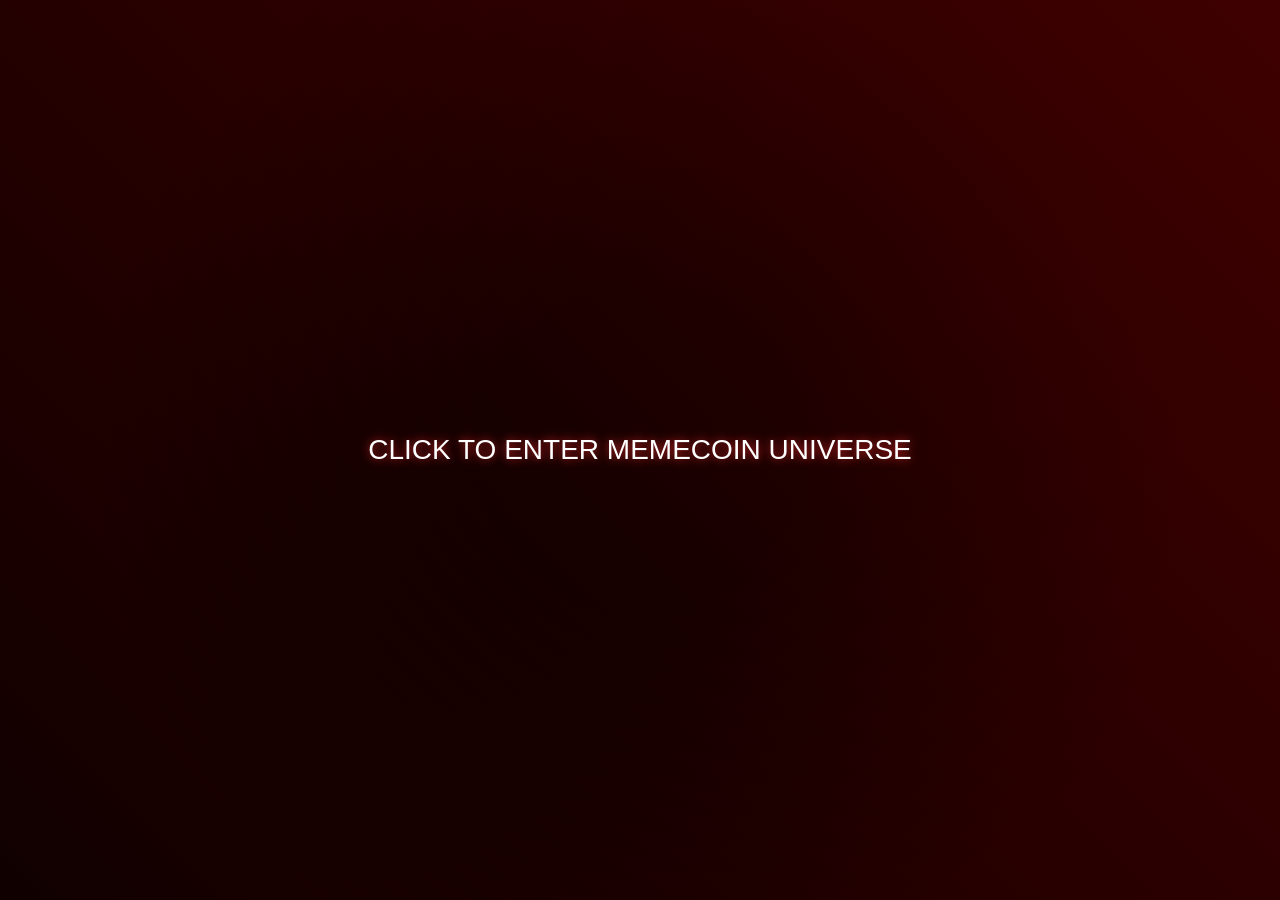
==== index.html @ 30a50031 "Update index.html" ====
<!DOCTYPE html>
<html lang="en">
<head>
  <meta charset="UTF-8" />
  <meta name="viewport" content="width=device-width, initial-scale=1.0" />
  <title>Memecoin Site</title>
  <style>
    body, html {
      margin: 0; 
      padding: 0; 
      height: 100%; 
      width: 100%; 
      overflow: hidden;
      font-family: 'Arial', sans-serif;
    }

    /* Loading Screen */
    #loader {
      position: fixed;
      top: 0; 
      left: 0; 
      width: 100%; 
      height: 100%;
      background: linear-gradient(45deg, #000000, #1a0000, #330000);
      display: flex; 
      justify-content: center; 
      align-items: center;
      color: white; 
      font-size: 28px;
      transition: opacity 0.8s ease;
      cursor: pointer;
      z-index: 100;
      overflow: hidden;
    }

    /* Pulsing effect for loader text */
    #loader::before {
      content: '';
      position: absolute;
      width: 100%;
      height: 100%;
      background: radial-gradient(circle at center, transparent 20%, rgba(163, 0, 0, 0.1) 70%);
      animation: pulse 3s infinite alternate;
    }

    @keyframes pulse {
      0% { transform: scale(0.8); opacity: 0.3; }
      100% { transform: scale(1.2); opacity: 0.7; }
    }

    #loader-text {
      position: relative;
      z-index: 2;
      text-shadow: 0 0 10px rgba(255, 50, 50, 0.8);
      animation: textGlow 2s infinite alternate;
    }

    @keyframes textGlow {
      0% { text-shadow: 0 0 10px rgba(255, 50, 50, 0.8); }
      100% { text-shadow: 0 0 20px rgba(255, 100, 100, 1), 0 0 30px rgba(255, 50, 50, 0.9); }
    }

    /* Main Content */
    #main {
      display: none;
      height: 100%; 
      width: 100%;
      position: relative;
      overflow: hidden;
    }

    /* Fullscreen image with parallax effect */
    #mainImage {
      position: absolute;
      top: 0;
      left: 0;
      width: 100%;
      height: 100%;
      object-fit: cover;
      z-index: 1;
      transition: transform 0.3s ease;
    }

    /* Particle effect overlay */
    #particles {
      position: absolute;
      top: 0;
      left: 0;
      width: 100%;
      height: 100%;
      z-index: 2;
      pointer-events: none;
    }

    /* Content container */
    .content {
      position: absolute;
      bottom: 0;
      left: 0;
      width: 100%;
      background: linear-gradient(to top, rgba(0,0,0,0.9) 0%, rgba(0,0,0,0.7) 50%, transparent 100%);
      padding: 40px 20px;
      z-index: 3;
      text-align: center;
    }

    /* Coin title */
    .coin-title {
      font-size: 48px;
      font-weight: bold;
      color: #fff;
      margin-bottom: 10px;
      text-shadow: 0 0 10px rgba(163, 0, 0, 0.8);
      letter-spacing: 2px;
    }

    /* Coin tagline */
    .coin-tagline {
      font-size: 18px;
      color: #ffcccc;
      margin-bottom: 30px;
      max-width: 600px;
      margin-left: auto;
      margin-right: auto;
    }

    /* Links container */
    .links-container {
      display: flex;
      flex-wrap: wrap;
      justify-content: center;
      gap: 20px;
      max-width: 800px;
      margin: 0 auto;
    }

    /* Link boxes */
    .link-box {
      padding: 15px 30px;
      font-size: 20px;
      font-weight: bold;
      cursor: pointer;
      color: white;
      background: rgba(163, 0, 0, 0.7);
      border-radius: 10px;
      transition: all 0.3s ease;
      min-width: 150px;
      text-align: center;
      border: 2px solid rgba(255, 255, 255, 0.2);
      backdrop-filter: blur(5px);
      box-shadow: 0 5px 15px rgba(0, 0, 0, 0.3);
    }

    .link-box:hover {
      background: rgba(200, 0, 0, 0.9);
      transform: translateY(-5px);
      box-shadow: 0 10px 20px rgba(0, 0, 0, 0.5);
      border-color: rgba(255, 255, 255, 0.5);
    }

    /* Floating particles */
    .particle {
      position: absolute;
      width: 10px;
      height: 10px;
      background: rgba(255, 50, 50, 0.6);
      border-radius: 50%;
      pointer-events: none;
    }

    /* Memecoin logo */
    .logo {
      position: absolute;
      top: 30px;
      left: 50%;
      transform: translateX(-50%);
      z-index: 4;
      font-size: 36px;
      font-weight: bold;
      color: white;
      text-shadow: 0 0 15px rgba(163, 0, 0, 0.9);
      background: rgba(0, 0, 0, 0.5);
      padding: 10px 30px;
      border-radius: 50px;
      border: 2px solid rgba(163, 0, 0, 0.7);
    }

    /* Responsive design */
    @media (max-width: 768px) {
      .coin-title {
        font-size: 36px;
      }
      
      .link-box {
        min-width: 120px;
        padding: 12px 20px;
        font-size: 18px;
      }
      
      .links-container {
        gap: 15px;
      }
      
      .logo {
        font-size: 28px;
        padding: 8px 20px;
      }
    }

    @media (max-width: 480px) {
      .coin-title {
        font-size: 28px;
      }
      
      .link-box {
        min-width: 100%;
        padding: 10px 15px;
      }
      
      .links-container {
        flex-direction: column;
        align-items: center;
      }
      
      .logo {
        font-size: 24px;
        padding: 6px 15px;
      }
    }
  </style>
</head>
<body>
  <!-- Loading screen -->
  <div id="loader">
    <div id="loader-text">CLICK TO ENTER MEMECOIN UNIVERSE</div>
  </div>

  <!-- Main content -->
  <div id="main">
    <!-- Particle effect container -->
    <div id="particles"></div>
    
    <!-- Fullscreen image -->
    <img id="mainImage" src="https://images.unsplash.com/photo-1620336655055-bd87c5d1d73f?ixlib=rb-4.0.3&ixid=M3wxMjA3fDB8MHxwaG90by1wYWdlfHx8fGVufDB8fHx8fA%3D%3D&auto=format&fit=crop&w=2070&q=80" alt="Memecoin Background" />
    
    <!-- Memecoin logo -->
    <div class="logo">$MEMECOIN</div>
    
    <!-- Content container -->
    <div class="content">
      <div class="coin-title">MOONSHOT MEMECOIN</div>
      <div class="coin-tagline">The next-generation meme token that's set to revolutionize the crypto space. Join the revolution before it's too late!</div>
      
      <div class="links-container">
        <div class="link-box" id="link1">📈 Chart</div>
        <div class="link-box" id="link2">🔗 CA</div>
        <div class="link-box" id="link3">✈️ Telegram</div>
        <div class="link-box" id="link4">🐦 X/Twitter</div>
      </div>
    </div>
  </div>

  <audio id="enterSound" src="https://assets.mixkit.co/sfx/preview/mixkit-game-show-intro-music-687.mp3"></audio>

  <script>
    const loader = document.getElementById("loader");
    const main = document.getElementById("main");
    const enterSound = document.getElementById("enterSound");
    const mainImage = document.getElementById("mainImage");
    const particlesContainer = document.getElementById("particles");

    // Links configuration
    let links = {
      link1: "https://dexscreener.com/", // add your chart link
      link2: "https://etherscan.io/", // add contract address link
      link3: "https://telegram.org/", // add Telegram link
      link4: "https://twitter.com/" // add Twitter/X link
    };

    // Create floating particles effect
    function createParticles() {
      const particleCount = 50;
      
      for (let i = 0; i < particleCount; i++) {
        const particle = document.createElement("div");
        particle.className = "particle";
        
        // Random position
        const posX = Math.random() * 100;
        const posY = Math.random() * 100;
        
        // Random size
        const size = Math.random() * 10 + 5;
        
        // Random animation duration
        const duration = Math.random() * 20 + 10;
        
        // Set particle styles
        particle.style.left = `${posX}%`;
        particle.style.top = `${posY}%`;
        particle.style.width = `${size}px`;
        particle.style.height = `${size}px`;
        particle.style.background = `rgba(${Math.random() * 100 + 155}, ${Math.random() * 50}, ${Math.random() * 50}, ${Math.random() * 0.5 + 0.3})`;
        
        // Add animation
        particle.style.animation = `float ${duration}s infinite ease-in-out`;
        
        // Add to container
        particlesContainer.appendChild(particle);
        
        // Create keyframes for floating animation
        const styleSheet = document.createElement("style");
        styleSheet.textContent = `
          @keyframes float {
            0%, 100% { transform: translate(0, 0) rotate(0deg); }
            25% { transform: translate(${Math.random() * 100 - 50}px, ${Math.random() * 100 - 50}px) rotate(90deg); }
            50% { transform: translate(${Math.random() * 100 - 50}px, ${Math.random() * 100 - 50}px) rotate(180deg); }
            75% { transform: translate(${Math.random() * 100 - 50}px, ${Math.random() * 100 - 50}px) rotate(270deg); }
          }
        `;
        document.head.appendChild(styleSheet);
      }
    }

    // Parallax effect on mouse move
    function handleMouseMove(e) {
      const x = (e.clientX / window.innerWidth) * 20 - 10;
      const y = (e.clientY / window.innerHeight) * 20 - 10;
      
      mainImage.style.transform = `translate(${x}px, ${y}px) scale(1.05)`;
    }

    // Enter site on loader click
    loader.addEventListener("click", () => {
      // Play sound
      enterSound.play().catch(() => {
        // Fallback in case audio fails
        console.log("Audio play failed, continuing without sound");
      });
      
      // Animate loader out
      loader.style.opacity = 0;
      
      // Create particle effect explosion
      createExplosionEffect();
      
      setTimeout(() => {
        loader.style.display = "none";
        main.style.display = "block";
        
        // Create background particles
        createParticles();
        
        // Add mouse move listener for parallax
        document.addEventListener("mousemove", handleMouseMove);
      }, 800);
    });

    // Create explosion effect on click
    function createExplosionEffect() {
      const explosionParticles = 30;
      
      for (let i = 0; i < explosionParticles; i++) {
        const particle = document.createElement("div");
        particle.style.position = "absolute";
        particle.style.width = "15px";
        particle.style.height = "15px";
        particle.style.borderRadius = "50%";
        particle.style.background = `rgba(${Math.random() * 100 + 155}, ${Math.random() * 50}, ${Math.random() * 50}, 1)`;
        particle.style.left = "50%";
        particle.style.top = "50%";
        particle.style.transform = "translate(-50%, -50%)";
        particle.style.zIndex = "101";
        particle.style.boxShadow = "0 0 10px rgba(255, 100, 100, 0.8)";
        
        document.body.appendChild(particle);
        
        // Random direction
        const angle = Math.random() * Math.PI * 2;
        const distance = Math.random() * 150 + 100;
        const duration = Math.random() * 0.5 + 0.5;
        
        // Animate explosion
        particle.animate([
          { transform: "translate(-50%, -50%) scale(1)", opacity: 1 },
          { transform: `translate(${Math.cos(angle) * distance - 50}%, ${Math.sin(angle) * distance - 50}%) scale(0)`, opacity: 0 }
        ], {
          duration: duration * 1000,
          easing: "cubic-bezier(0.1, 0.8, 0.9, 0.1)"
        });
        
        // Remove particle after animation
        setTimeout(() => {
          particle.remove();
        }, duration * 1000);
      }
    }

    // Set up link click handlers
    for(let id in links){
      const element = document.getElementById(id);
      if(element) {
        element.addEventListener("click", () => {
          if(links[id]) {
            // Add a click effect
            element.style.transform = "scale(0.95)";
            setTimeout(() => {
              element.style.transform = "";
            }, 200);
            
            window.open(links[id], "_blank");
          }
        });
      }
    }
  </script>
</body>
</html>
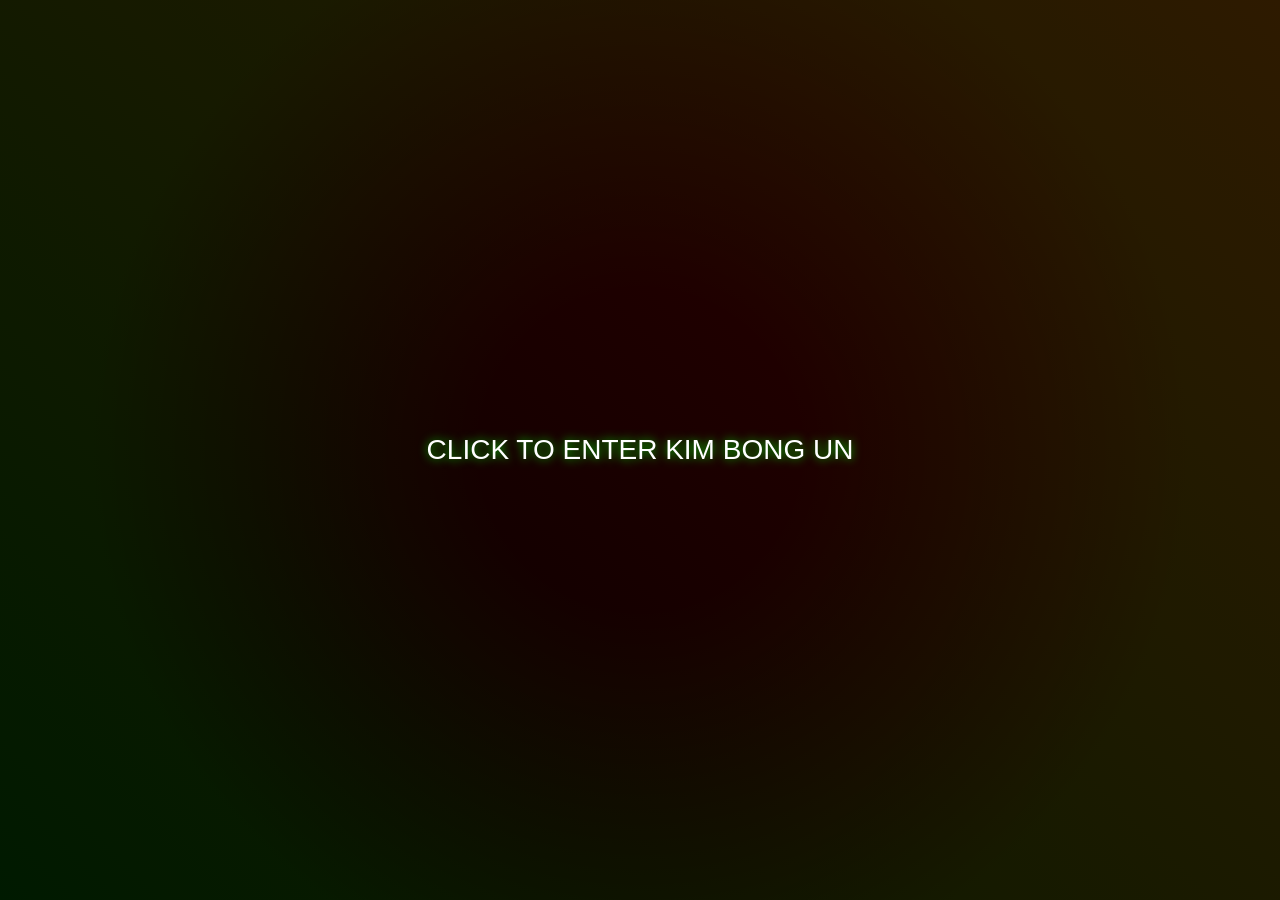
==== commit 66528606: "Update index.html" ====
--- a/index.html
+++ b/index.html
@@ -39,7 +39,7 @@
       position: absolute;
       width: 100%;
       height: 100%;
-      background: radial-gradient(circle at center, transparent 20%, rgba(163, 0, 0, 0.1) 70%);
+      background: radial-gradient(circle at center, transparent 20%, rgba(0, 255, 0, 0.1) 70%);
       animation: pulse 3s infinite alternate;
     }
 
@@ -51,13 +51,13 @@
     #loader-text {
       position: relative;
       z-index: 2;
-      text-shadow: 0 0 10px rgba(255, 50, 50, 0.8);
+      text-shadow: 0 0 10px rgba(0, 255, 0, 0.8);
       animation: textGlow 2s infinite alternate;
     }
 
     @keyframes textGlow {
-      0% { text-shadow: 0 0 10px rgba(255, 50, 50, 0.8); }
-      100% { text-shadow: 0 0 20px rgba(255, 100, 100, 1), 0 0 30px rgba(255, 50, 50, 0.9); }
+      0% { text-shadow: 0 0 10px rgba(0, 255, 0, 0.8); }
+      100% { text-shadow: 0 0 20px rgba(0, 255, 0, 1), 0 0 30px rgba(0, 255, 50, 0.9); }
     }
 
     /* Main Content */
@@ -110,7 +110,7 @@
       font-weight: bold;
       color: #fff;
       margin-bottom: 10px;
-      text-shadow: 0 0 10px rgba(163, 0, 0, 0.8);
+      text-shadow: 0 0 10px rgba(0, 210, 0, 0.8);
       letter-spacing: 2px;
     }
 
@@ -141,21 +141,21 @@
       font-weight: bold;
       cursor: pointer;
       color: white;
-      background: rgba(163, 0, 0, 0.7);
+      background: rgba(0, 255, 0, 0.7);
       border-radius: 10px;
       transition: all 0.3s ease;
       min-width: 150px;
       text-align: center;
-      border: 2px solid rgba(255, 255, 255, 0.2);
+      border: 2px solid rgba(0, 255, 0, 0.2);
       backdrop-filter: blur(5px);
       box-shadow: 0 5px 15px rgba(0, 0, 0, 0.3);
     }
 
     .link-box:hover {
-      background: rgba(200, 0, 0, 0.9);
+      background: rgba(0, 255, 0, 0.9);
       transform: translateY(-5px);
       box-shadow: 0 10px 20px rgba(0, 0, 0, 0.5);
-      border-color: rgba(255, 255, 255, 0.5);
+      border-color: rgba(0, 255, 0, 0.5);
     }
 
     /* Floating particles */
@@ -163,7 +163,7 @@
       position: absolute;
       width: 10px;
       height: 10px;
-      background: rgba(255, 50, 50, 0.6);
+      background: rgba(0, 255, 0, 0.6);
       border-radius: 50%;
       pointer-events: none;
     }
@@ -178,11 +178,11 @@
       font-size: 36px;
       font-weight: bold;
       color: white;
-      text-shadow: 0 0 15px rgba(163, 0, 0, 0.9);
+      text-shadow: 0 0 15px rgba(0, 255, 0, 0.9);
       background: rgba(0, 0, 0, 0.5);
       padding: 10px 30px;
       border-radius: 50px;
-      border: 2px solid rgba(163, 0, 0, 0.7);
+      border: 2px solid rgba(0, 255, 0, 0.7);
     }
 
     /* Responsive design */
@@ -232,7 +232,7 @@
 <body>
   <!-- Loading screen -->
   <div id="loader">
-    <div id="loader-text">CLICK TO ENTER MEMECOIN UNIVERSE</div>
+    <div id="loader-text">CLICK TO ENTER KIM BONG UN</div>
   </div>
 
   <!-- Main content -->
@@ -244,18 +244,18 @@
     <img id="mainImage" src="https://images.unsplash.com/photo-1620336655055-bd87c5d1d73f?ixlib=rb-4.0.3&ixid=M3wxMjA3fDB8MHxwaG90by1wYWdlfHx8fGVufDB8fHx8fA%3D%3D&auto=format&fit=crop&w=2070&q=80" alt="Memecoin Background" />
     
     <!-- Memecoin logo -->
-    <div class="logo">$MEMECOIN</div>
+    <div class="logo">KIMBONGUN!</div>
     
     <!-- Content container -->
     <div class="content">
-      <div class="coin-title">MOONSHOT MEMECOIN</div>
+      <div class="coin-title">KIMBONGUN!</div>
       <div class="coin-tagline">The next-generation meme token that's set to revolutionize the crypto space. Join the revolution before it's too late!</div>
       
       <div class="links-container">
         <div class="link-box" id="link1">📈 Chart</div>
         <div class="link-box" id="link2">🔗 CA</div>
-        <div class="link-box" id="link3">✈️ Telegram</div>
-        <div class="link-box" id="link4">🐦 X/Twitter</div>
+        <div class="link-box" id="https://t.me/+c1c8QsO26v8yMzc0">✈️ Telegram</div>
+        <div class="link-box" id="https://x.com/JonKulli49540">🐦 X/Twitter</div>
       </div>
     </div>
   </div>
@@ -371,7 +371,7 @@
         particle.style.top = "50%";
         particle.style.transform = "translate(-50%, -50%)";
         particle.style.zIndex = "101";
-        particle.style.boxShadow = "0 0 10px rgba(255, 100, 100, 0.8)";
+        particle.style.boxShadow = "0 0 10px rgba(0, 255, 0, 0.8)";
         
         document.body.appendChild(particle);
         
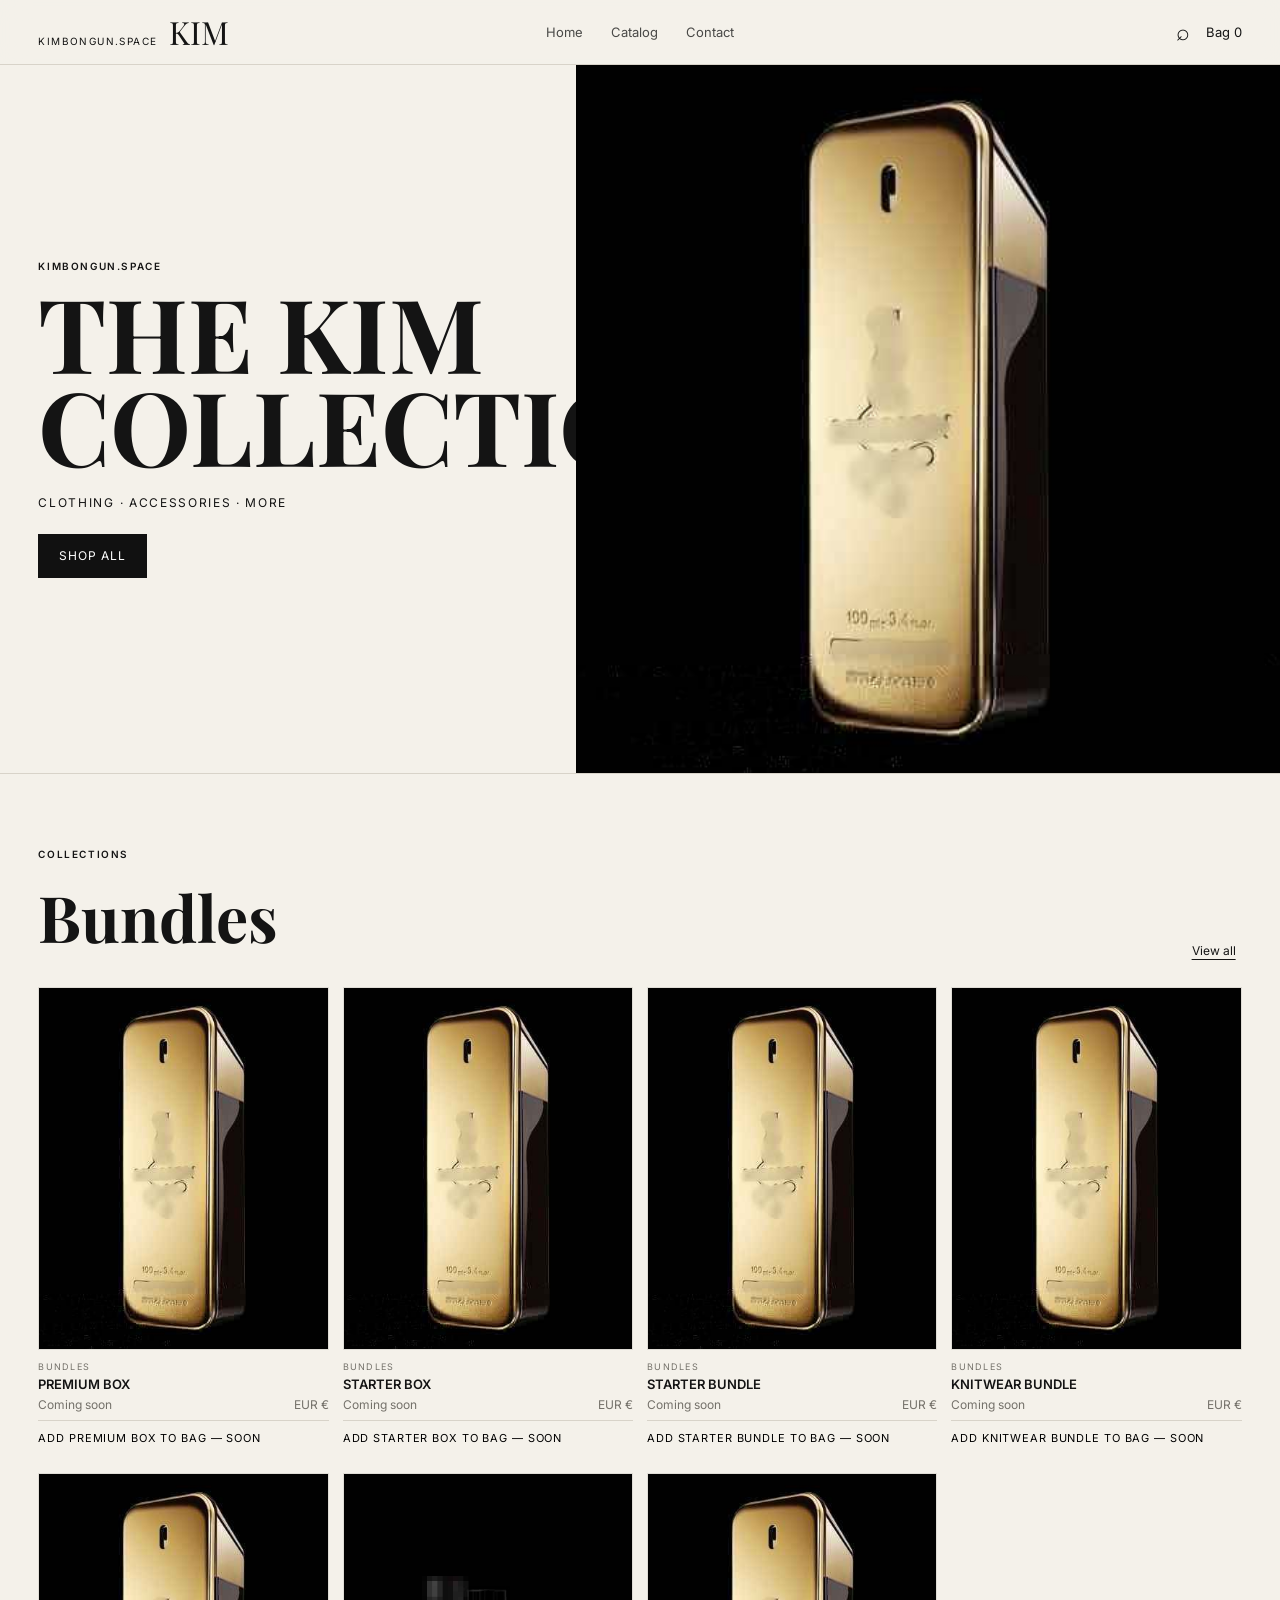
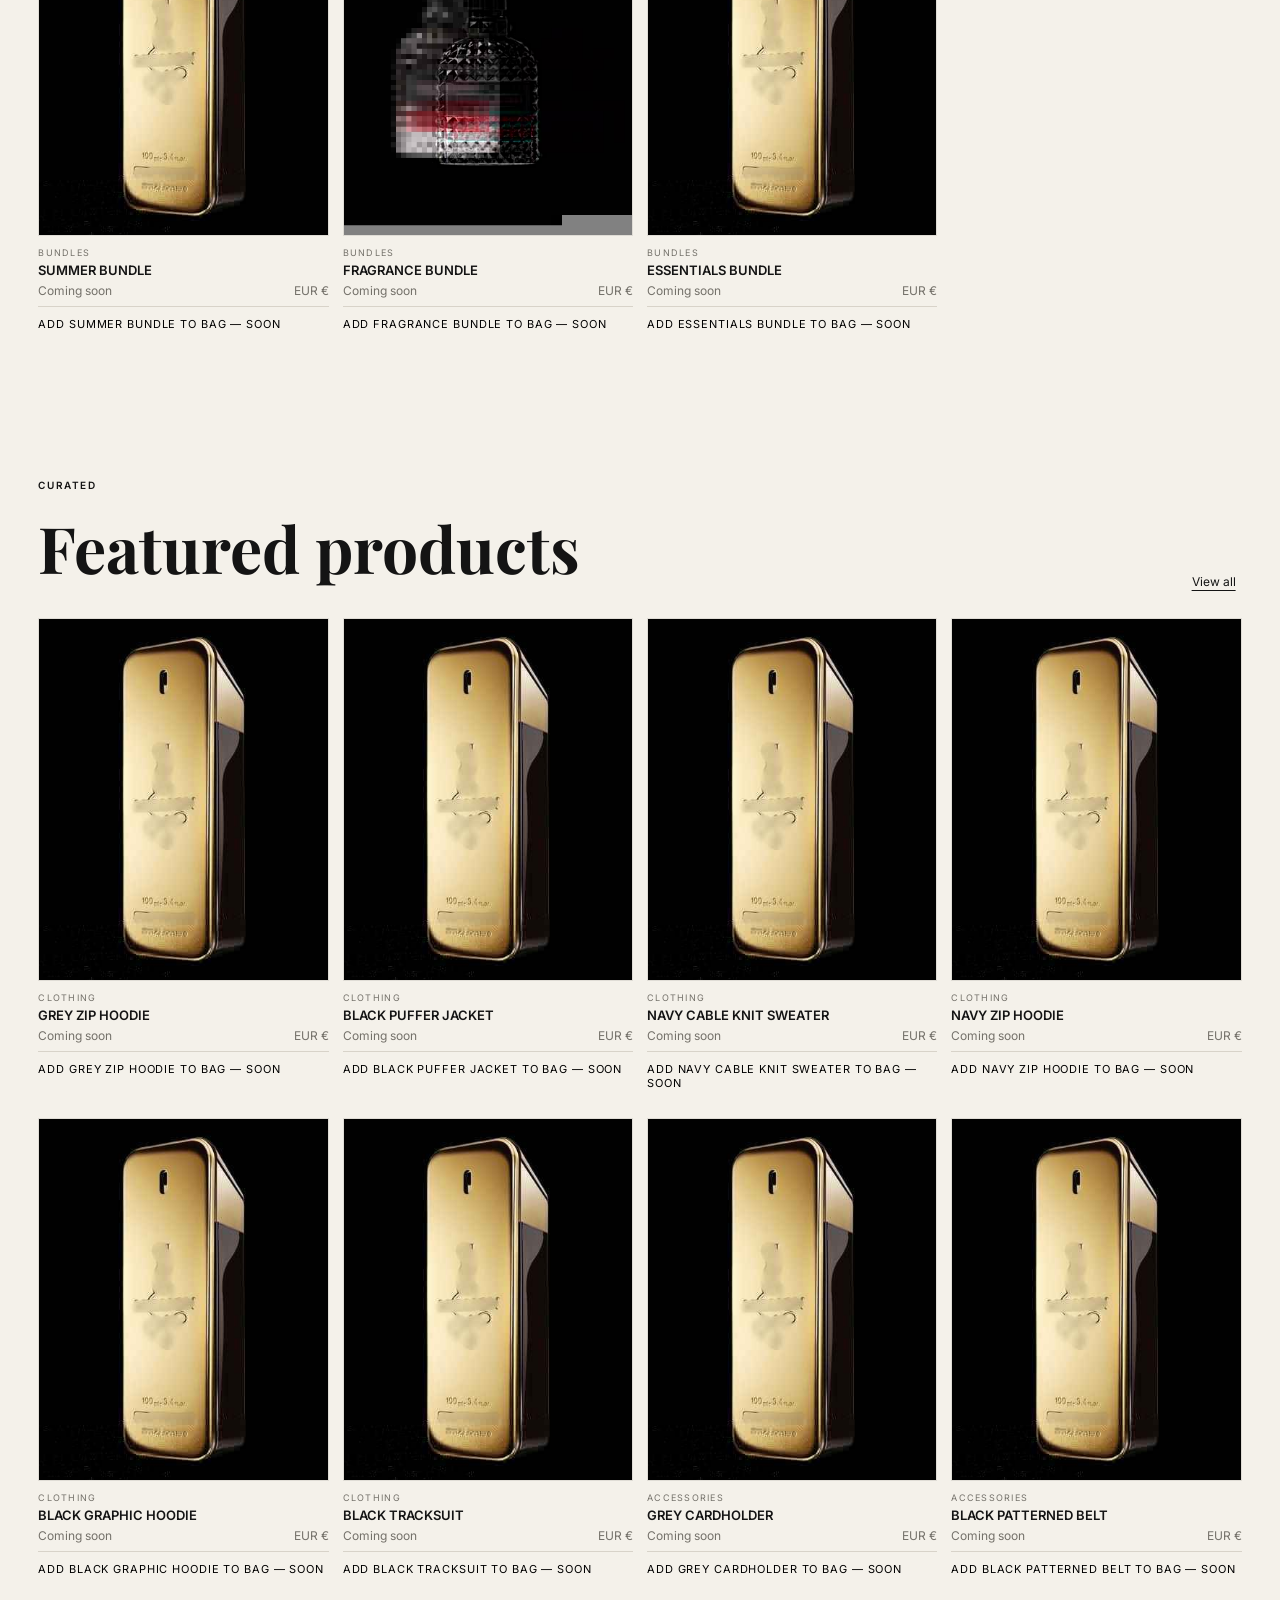
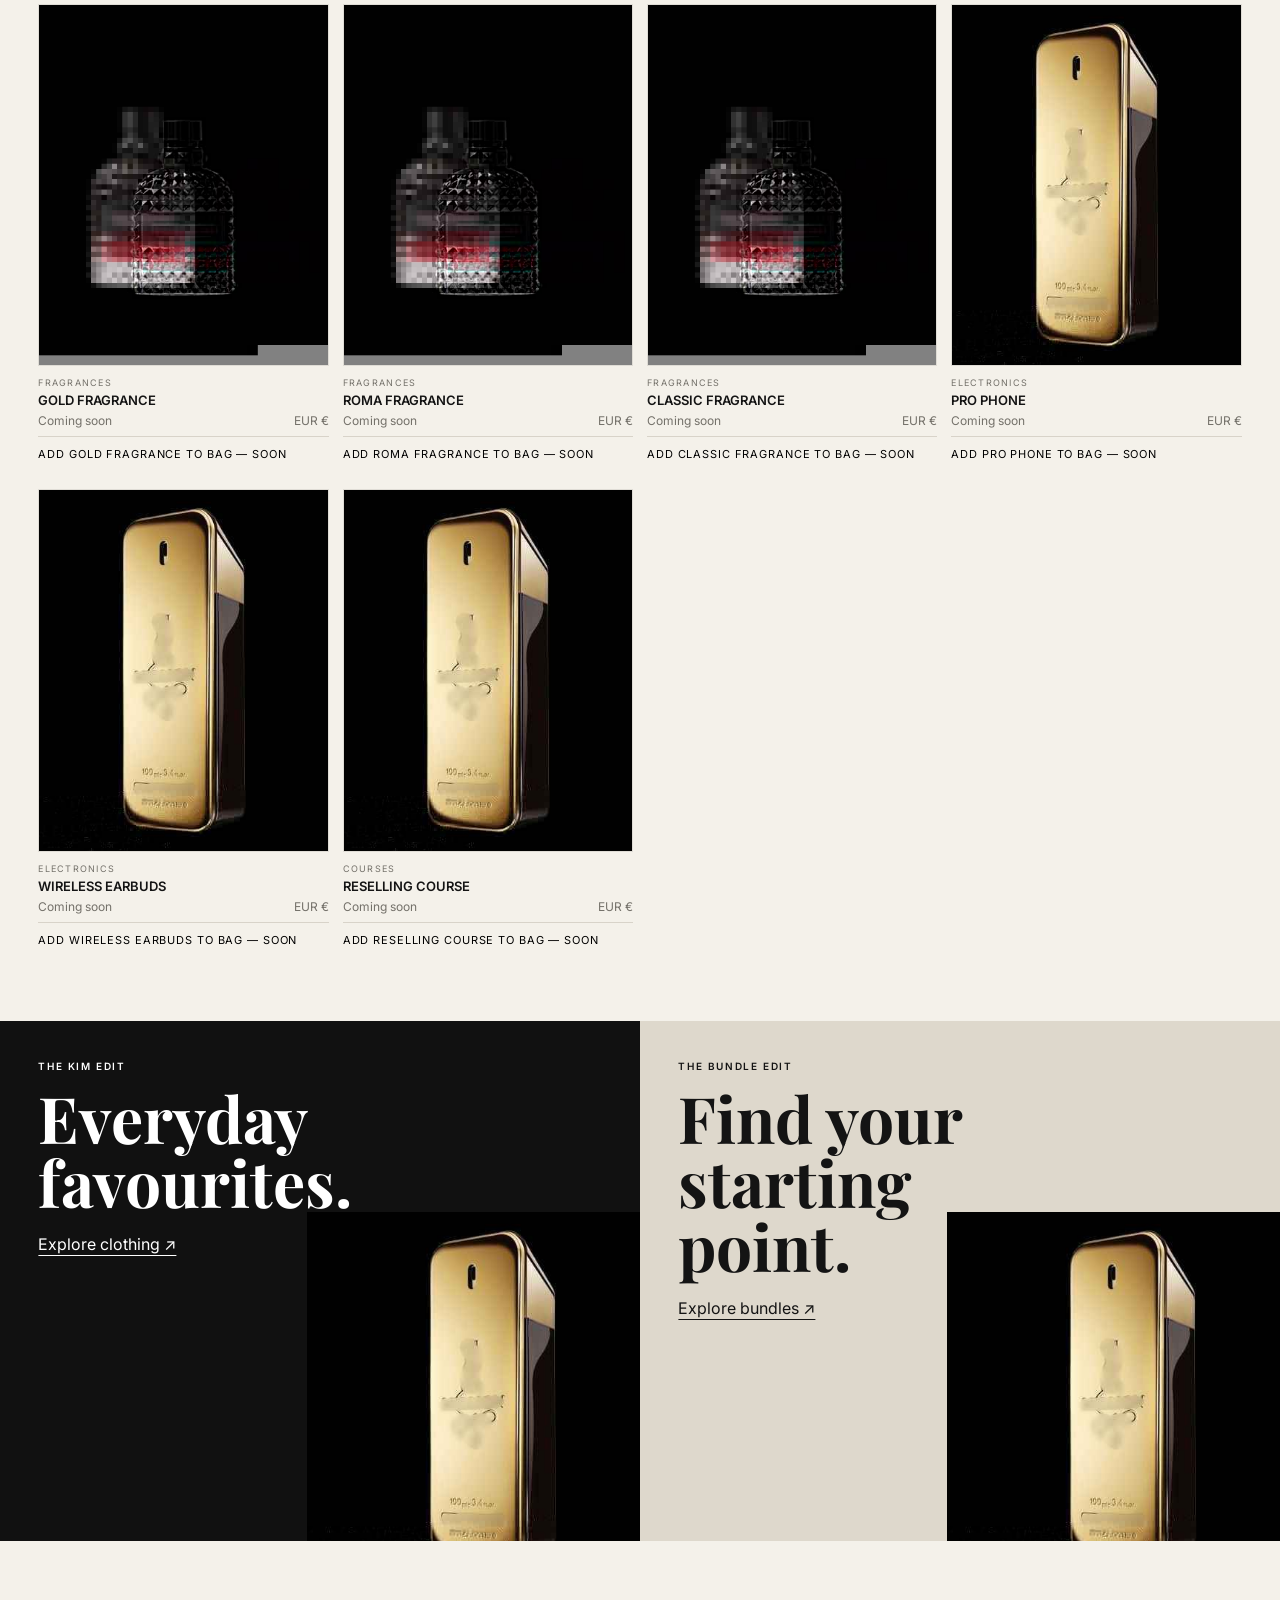
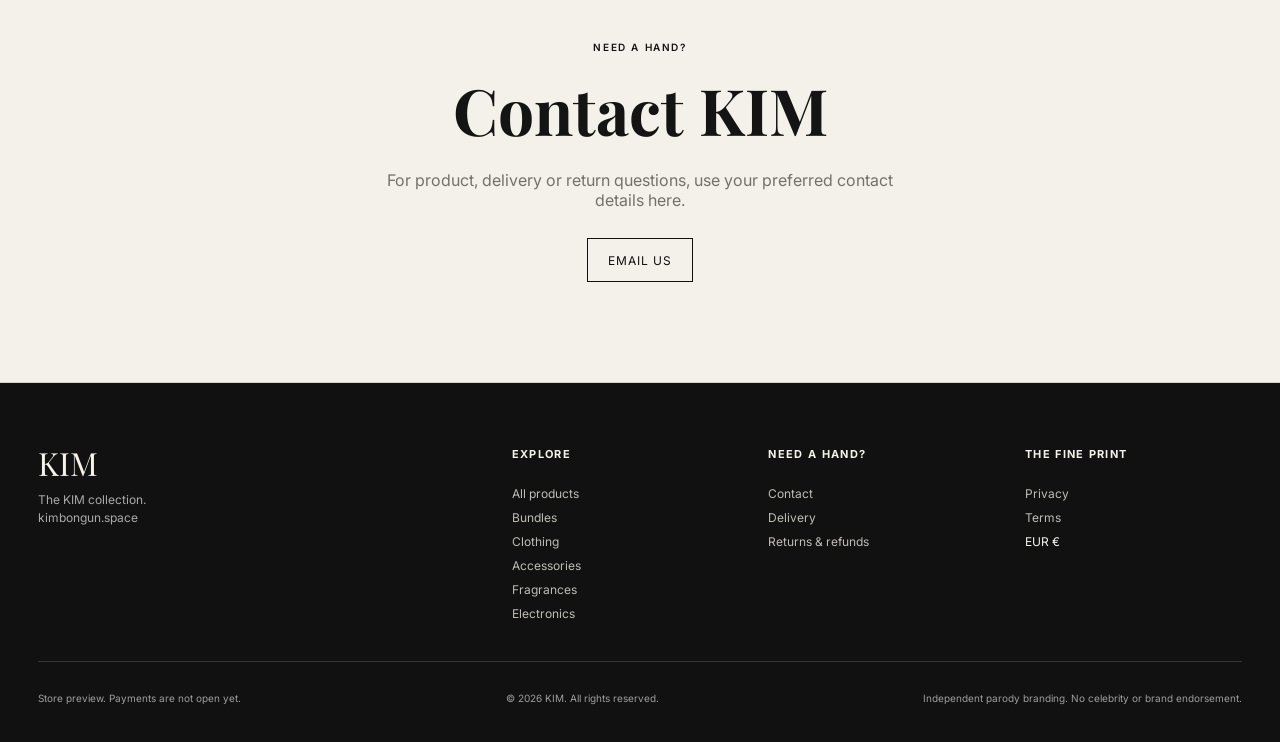
==== commit 7820311f: "Publish KIMBONGUN storefront" ====
--- a/index.html
+++ b/index.html
@@ -1,418 +1,102 @@
-<!DOCTYPE html>
+<!doctype html>
 <html lang="en">
 <head>
-  <meta charset="UTF-8" />
-  <meta name="viewport" content="width=device-width, initial-scale=1.0" />
-  <title>Memecoin Site</title>
-  <style>
-    body, html {
-      margin: 0; 
-      padding: 0; 
-      height: 100%; 
-      width: 100%; 
-      overflow: hidden;
-      font-family: 'Arial', sans-serif;
-    }
-
-    /* Loading Screen */
-    #loader {
-      position: fixed;
-      top: 0; 
-      left: 0; 
-      width: 100%; 
-      height: 100%;
-      background: linear-gradient(45deg, #000000, #1a0000, #330000);
-      display: flex; 
-      justify-content: center; 
-      align-items: center;
-      color: white; 
-      font-size: 28px;
-      transition: opacity 0.8s ease;
-      cursor: pointer;
-      z-index: 100;
-      overflow: hidden;
-    }
-
-    /* Pulsing effect for loader text */
-    #loader::before {
-      content: '';
-      position: absolute;
-      width: 100%;
-      height: 100%;
-      background: radial-gradient(circle at center, transparent 20%, rgba(0, 255, 0, 0.1) 70%);
-      animation: pulse 3s infinite alternate;
-    }
-
-    @keyframes pulse {
-      0% { transform: scale(0.8); opacity: 0.3; }
-      100% { transform: scale(1.2); opacity: 0.7; }
-    }
-
-    #loader-text {
-      position: relative;
-      z-index: 2;
-      text-shadow: 0 0 10px rgba(0, 255, 0, 0.8);
-      animation: textGlow 2s infinite alternate;
-    }
-
-    @keyframes textGlow {
-      0% { text-shadow: 0 0 10px rgba(0, 255, 0, 0.8); }
-      100% { text-shadow: 0 0 20px rgba(0, 255, 0, 1), 0 0 30px rgba(0, 255, 50, 0.9); }
-    }
-
-    /* Main Content */
-    #main {
-      display: none;
-      height: 100%; 
-      width: 100%;
-      position: relative;
-      overflow: hidden;
-    }
-
-    /* Fullscreen image with parallax effect */
-    #mainImage {
-      position: absolute;
-      top: 0;
-      left: 0;
-      width: 100%;
-      height: 100%;
-      object-fit: cover;
-      z-index: 1;
-      transition: transform 0.3s ease;
-    }
-
-    /* Particle effect overlay */
-    #particles {
-      position: absolute;
-      top: 0;
-      left: 0;
-      width: 100%;
-      height: 100%;
-      z-index: 2;
-      pointer-events: none;
-    }
-
-    /* Content container */
-    .content {
-      position: absolute;
-      bottom: 0;
-      left: 0;
-      width: 100%;
-      background: linear-gradient(to top, rgba(0,0,0,0.9) 0%, rgba(0,0,0,0.7) 50%, transparent 100%);
-      padding: 40px 20px;
-      z-index: 3;
-      text-align: center;
-    }
-
-    /* Coin title */
-    .coin-title {
-      font-size: 48px;
-      font-weight: bold;
-      color: #fff;
-      margin-bottom: 10px;
-      text-shadow: 0 0 10px rgba(0, 210, 0, 0.8);
-      letter-spacing: 2px;
-    }
-
-    /* Coin tagline */
-    .coin-tagline {
-      font-size: 18px;
-      color: #ffcccc;
-      margin-bottom: 30px;
-      max-width: 600px;
-      margin-left: auto;
-      margin-right: auto;
-    }
-
-    /* Links container */
-    .links-container {
-      display: flex;
-      flex-wrap: wrap;
-      justify-content: center;
-      gap: 20px;
-      max-width: 800px;
-      margin: 0 auto;
-    }
-
-    /* Link boxes */
-    .link-box {
-      padding: 15px 30px;
-      font-size: 20px;
-      font-weight: bold;
-      cursor: pointer;
-      color: white;
-      background: rgba(0, 255, 0, 0.7);
-      border-radius: 10px;
-      transition: all 0.3s ease;
-      min-width: 150px;
-      text-align: center;
-      border: 2px solid rgba(0, 255, 0, 0.2);
-      backdrop-filter: blur(5px);
-      box-shadow: 0 5px 15px rgba(0, 0, 0, 0.3);
-    }
-
-    .link-box:hover {
-      background: rgba(0, 255, 0, 0.9);
-      transform: translateY(-5px);
-      box-shadow: 0 10px 20px rgba(0, 0, 0, 0.5);
-      border-color: rgba(0, 255, 0, 0.5);
-    }
-
-    /* Floating particles */
-    .particle {
-      position: absolute;
-      width: 10px;
-      height: 10px;
-      background: rgba(0, 255, 0, 0.6);
-      border-radius: 50%;
-      pointer-events: none;
-    }
-
-    /* Memecoin logo */
-    .logo {
-      position: absolute;
-      top: 30px;
-      left: 50%;
-      transform: translateX(-50%);
-      z-index: 4;
-      font-size: 36px;
-      font-weight: bold;
-      color: white;
-      text-shadow: 0 0 15px rgba(0, 255, 0, 0.9);
-      background: rgba(0, 0, 0, 0.5);
-      padding: 10px 30px;
-      border-radius: 50px;
-      border: 2px solid rgba(0, 255, 0, 0.7);
-    }
-
-    /* Responsive design */
-    @media (max-width: 768px) {
-      .coin-title {
-        font-size: 36px;
-      }
-      
-      .link-box {
-        min-width: 120px;
-        padding: 12px 20px;
-        font-size: 18px;
-      }
-      
-      .links-container {
-        gap: 15px;
-      }
-      
-      .logo {
-        font-size: 28px;
-        padding: 8px 20px;
-      }
-    }
-
-    @media (max-width: 480px) {
-      .coin-title {
-        font-size: 28px;
-      }
-      
-      .link-box {
-        min-width: 100%;
-        padding: 10px 15px;
-      }
-      
-      .links-container {
-        flex-direction: column;
-        align-items: center;
-      }
-      
-      .logo {
-        font-size: 24px;
-        padding: 6px 15px;
-      }
-    }
-  </style>
+  <meta charset="utf-8" />
+  <meta name="viewport" content="width=device-width,initial-scale=1" />
+  <title>KIM — Clothing & Footwear</title>
+  <meta name="description" content="KIMBONGUN.SPACE — clothing, accessories and more." />
+  <link rel="preconnect" href="https://fonts.googleapis.com">
+  <link rel="preconnect" href="https://fonts.gstatic.com" crossorigin>
+  <link href="https://fonts.googleapis.com/css2?family=Inter:wght@400;500;600;700&family=Playfair+Display:wght@600;700&display=swap" rel="stylesheet">
+  <link rel="stylesheet" href="style.css" />
 </head>
 <body>
-  <!-- Loading screen -->
-  <div id="loader">
-    <div id="loader-text">CLICK TO ENTER KIM BONG UN</div>
-  </div>
+  <header class="site-header">
+    <a class="wordmark" href="#home" aria-label="KIM home">
+      <span class="brand-top">KIMBONGUN.SPACE</span>
+      <span class="brand-main">KIM</span>
+    </a>
+    <nav class="main-nav" aria-label="Primary navigation">
+      <a href="#home">Home</a>
+      <a href="#catalog">Catalog</a>
+      <a href="#contact">Contact</a>
+    </nav>
+    <div class="header-actions">
+      <button class="icon-btn" id="searchToggle" aria-label="Search products">⌕</button>
+      <button class="bag-btn" id="bagToggle" aria-label="Open shopping bag">Bag <span id="bagCount">0</span></button>
+    </div>
+  </header>
 
-  <!-- Main content -->
-  <div id="main">
-    <!-- Particle effect container -->
-    <div id="particles"></div>
-    
-    <!-- Fullscreen image -->
-    <img id="mainImage" src="https://images.unsplash.com/photo-1620336655055-bd87c5d1d73f?ixlib=rb-4.0.3&ixid=M3wxMjA3fDB8MHxwaG90by1wYWdlfHx8fGVufDB8fHx8fA%3D%3D&auto=format&fit=crop&w=2070&q=80" alt="Memecoin Background" />
-    
-    <!-- Memecoin logo -->
-    <div class="logo">KIMBONGUN!</div>
-    
-    <!-- Content container -->
-    <div class="content">
-      <div class="coin-title">KIMBONGUN!</div>
-      <div class="coin-tagline">The next-generation meme token that's set to revolutionize the crypto space. Join the revolution before it's too late!</div>
-      
-      <div class="links-container">
-        <div class="link-box" id="link1">📈 Chart</div>
-        <div class="link-box" id="link2">🔗 CA</div>
-        <div class="link-box" id="https://t.me/+c1c8QsO26v8yMzc0">✈️ Telegram</div>
-        <div class="link-box" id="https://x.com/JonKulli49540">🐦 X/Twitter</div>
-      </div>
+  <div class="search-panel" id="searchPanel" hidden>
+    <label for="searchInput">Search products</label>
+    <div class="search-row">
+      <input id="searchInput" type="search" placeholder="Search KIM" autocomplete="off" />
+      <button id="searchClose" class="text-btn">Close</button>
     </div>
   </div>
 
-  <audio id="enterSound" src="https://assets.mixkit.co/sfx/preview/mixkit-game-show-intro-music-687.mp3"></audio>
+  <main id="home">
+    <section class="hero">
+      <div class="hero-copy">
+        <p class="eyebrow">KIMBONGUN.SPACE</p>
+        <h1>THE KIM COLLECTION</h1>
+        <p class="hero-sub">CLOTHING · ACCESSORIES · MORE</p>
+        <a class="primary-btn" href="#catalog">Shop all</a>
+      </div>
+      <div class="hero-visual" role="img" aria-label="KIM collection campaign">
+        <img src="assets/hero.jpg" alt="KIM campaign" />
+      </div>
+    </section>
 
-  <script>
-    const loader = document.getElementById("loader");
-    const main = document.getElementById("main");
-    const enterSound = document.getElementById("enterSound");
-    const mainImage = document.getElementById("mainImage");
-    const particlesContainer = document.getElementById("particles");
+    <section class="catalog-section" id="catalog">
+      <div class="section-heading">
+        <div><p class="eyebrow">Collections</p><h2>Bundles</h2></div>
+        <button class="text-btn filter-link" data-filter="BUNDLES">View all</button>
+      </div>
+      <div class="product-grid" id="bundleGrid"></div>
+    </section>
 
-    // Links configuration
-    let links = {
-      link1: "https://dexscreener.com/", // add your chart link
-      link2: "https://etherscan.io/", // add contract address link
-      link3: "https://telegram.org/", // add Telegram link
-      link4: "https://twitter.com/" // add Twitter/X link
-    };
+    <section class="catalog-section">
+      <div class="section-heading">
+        <div><p class="eyebrow">Curated</p><h2>Featured products</h2></div>
+        <button class="text-btn filter-link" data-filter="ALL">View all</button>
+      </div>
+      <div class="product-grid" id="featuredGrid"></div>
+    </section>
 
-    // Create floating particles effect
-    function createParticles() {
-      const particleCount = 50;
-      
-      for (let i = 0; i < particleCount; i++) {
-        const particle = document.createElement("div");
-        particle.className = "particle";
-        
-        // Random position
-        const posX = Math.random() * 100;
-        const posY = Math.random() * 100;
-        
-        // Random size
-        const size = Math.random() * 10 + 5;
-        
-        // Random animation duration
-        const duration = Math.random() * 20 + 10;
-        
-        // Set particle styles
-        particle.style.left = `${posX}%`;
-        particle.style.top = `${posY}%`;
-        particle.style.width = `${size}px`;
-        particle.style.height = `${size}px`;
-        particle.style.background = `rgba(${Math.random() * 100 + 155}, ${Math.random() * 50}, ${Math.random() * 50}, ${Math.random() * 0.5 + 0.3})`;
-        
-        // Add animation
-        particle.style.animation = `float ${duration}s infinite ease-in-out`;
-        
-        // Add to container
-        particlesContainer.appendChild(particle);
-        
-        // Create keyframes for floating animation
-        const styleSheet = document.createElement("style");
-        styleSheet.textContent = `
-          @keyframes float {
-            0%, 100% { transform: translate(0, 0) rotate(0deg); }
-            25% { transform: translate(${Math.random() * 100 - 50}px, ${Math.random() * 100 - 50}px) rotate(90deg); }
-            50% { transform: translate(${Math.random() * 100 - 50}px, ${Math.random() * 100 - 50}px) rotate(180deg); }
-            75% { transform: translate(${Math.random() * 100 - 50}px, ${Math.random() * 100 - 50}px) rotate(270deg); }
-          }
-        `;
-        document.head.appendChild(styleSheet);
-      }
-    }
+    <section class="editorial-grid">
+      <article class="editorial-card dark">
+        <div><p class="eyebrow">THE KIM EDIT</p><h3>Everyday favourites.</h3><button class="editorial-link filter-link" data-filter="CLOTHING">Explore clothing ↗</button></div>
+        <img src="assets/navy-knit-sweater.png" alt="KIM campaign in navy knitwear" />
+      </article>
+      <article class="editorial-card light">
+        <div><p class="eyebrow">THE BUNDLE EDIT</p><h3>Find your starting point.</h3><button class="editorial-link filter-link" data-filter="BUNDLES">Explore bundles ↗</button></div>
+        <img src="assets/starter-bundle.png" alt="KIM bundle collection" />
+      </article>
+    </section>
 
-    // Parallax effect on mouse move
-    function handleMouseMove(e) {
-      const x = (e.clientX / window.innerWidth) * 20 - 10;
-      const y = (e.clientY / window.innerHeight) * 20 - 10;
-      
-      mainImage.style.transform = `translate(${x}px, ${y}px) scale(1.05)`;
-    }
+    <section class="contact-section" id="contact">
+      <p class="eyebrow">Need a hand?</p>
+      <h2>Contact KIM</h2>
+      <p>For product, delivery or return questions, use your preferred contact details here.</p>
+      <a class="secondary-btn" href="mailto:contact@example.com">Email us</a>
+    </section>
+  </main>
 
-    // Enter site on loader click
-    loader.addEventListener("click", () => {
-      // Play sound
-      enterSound.play().catch(() => {
-        // Fallback in case audio fails
-        console.log("Audio play failed, continuing without sound");
-      });
-      
-      // Animate loader out
-      loader.style.opacity = 0;
-      
-      // Create particle effect explosion
-      createExplosionEffect();
-      
-      setTimeout(() => {
-        loader.style.display = "none";
-        main.style.display = "block";
-        
-        // Create background particles
-        createParticles();
-        
-        // Add mouse move listener for parallax
-        document.addEventListener("mousemove", handleMouseMove);
-      }, 800);
-    });
+  <footer class="site-footer">
+    <div class="footer-brand"><div class="brand-main">KIM</div><p>The KIM collection.<br>kimbongun.space</p></div>
+    <div><h4>Explore</h4><button class="footer-link filter-link" data-filter="ALL">All products</button><button class="footer-link filter-link" data-filter="BUNDLES">Bundles</button><button class="footer-link filter-link" data-filter="CLOTHING">Clothing</button><button class="footer-link filter-link" data-filter="ACCESSORIES">Accessories</button><button class="footer-link filter-link" data-filter="FRAGRANCES">Fragrances</button><button class="footer-link filter-link" data-filter="ELECTRONICS">Electronics</button></div>
+    <div><h4>Need a hand?</h4><a href="#contact">Contact</a><a href="#">Delivery</a><a href="#">Returns & refunds</a></div>
+    <div><h4>The fine print</h4><a href="#">Privacy</a><a href="#">Terms</a><span>EUR €</span></div>
+    <div class="footer-note"><p>Store preview. Payments are not open yet.</p><p>© 2026 KIM. All rights reserved.</p><p>Independent parody branding. No celebrity or brand endorsement.</p></div>
+  </footer>
 
-    // Create explosion effect on click
-    function createExplosionEffect() {
-      const explosionParticles = 30;
-      
-      for (let i = 0; i < explosionParticles; i++) {
-        const particle = document.createElement("div");
-        particle.style.position = "absolute";
-        particle.style.width = "15px";
-        particle.style.height = "15px";
-        particle.style.borderRadius = "50%";
-        particle.style.background = `rgba(${Math.random() * 100 + 155}, ${Math.random() * 50}, ${Math.random() * 50}, 1)`;
-        particle.style.left = "50%";
-        particle.style.top = "50%";
-        particle.style.transform = "translate(-50%, -50%)";
-        particle.style.zIndex = "101";
-        particle.style.boxShadow = "0 0 10px rgba(0, 255, 0, 0.8)";
-        
-        document.body.appendChild(particle);
-        
-        // Random direction
-        const angle = Math.random() * Math.PI * 2;
-        const distance = Math.random() * 150 + 100;
-        const duration = Math.random() * 0.5 + 0.5;
-        
-        // Animate explosion
-        particle.animate([
-          { transform: "translate(-50%, -50%) scale(1)", opacity: 1 },
-          { transform: `translate(${Math.cos(angle) * distance - 50}%, ${Math.sin(angle) * distance - 50}%) scale(0)`, opacity: 0 }
-        ], {
-          duration: duration * 1000,
-          easing: "cubic-bezier(0.1, 0.8, 0.9, 0.1)"
-        });
-        
-        // Remove particle after animation
-        setTimeout(() => {
-          particle.remove();
-        }, duration * 1000);
-      }
-    }
-
-    // Set up link click handlers
-    for(let id in links){
-      const element = document.getElementById(id);
-      if(element) {
-        element.addEventListener("click", () => {
-          if(links[id]) {
-            // Add a click effect
-            element.style.transform = "scale(0.95)";
-            setTimeout(() => {
-              element.style.transform = "";
-            }, 200);
-            
-            window.open(links[id], "_blank");
-          }
-        });
-      }
-    }
-  </script>
+  <aside class="drawer" id="bagDrawer" aria-hidden="true">
+    <div class="drawer-head"><h2>Your bag</h2><button class="icon-btn" id="bagClose" aria-label="Close bag">×</button></div>
+    <div id="bagItems" class="bag-items"></div>
+    <div class="drawer-foot"><p>Store preview — checkout is disabled.</p><button class="primary-btn full" disabled>Checkout unavailable</button></div>
+  </aside>
+  <div class="scrim" id="scrim" hidden></div>
+  <script src="app.js"></script>
 </body>
-</html> 
+</html>
--- a/style.css
+++ b/style.css
@@ -0,0 +1,4 @@
+:root{--bg:#f4f1ea;--panel:#fff;--ink:#141414;--muted:#74716a;--line:#d8d3c9;--accent:#111;--radius:0px;--space:clamp(18px,3vw,42px)}
+*{box-sizing:border-box}html{scroll-behavior:smooth}body{margin:0;background:var(--bg);color:var(--ink);font-family:Inter,Arial,sans-serif}button,input{font:inherit}button{cursor:pointer}a{color:inherit;text-decoration:none}.site-header{position:sticky;top:0;z-index:20;display:grid;grid-template-columns:1fr auto 1fr;align-items:center;gap:20px;padding:16px var(--space);background:rgba(244,241,234,.92);backdrop-filter:blur(14px);border-bottom:1px solid var(--line)}.wordmark{display:flex;align-items:baseline;gap:12px;width:max-content}.brand-top{font-size:10px;letter-spacing:.14em}.brand-main{font-family:"Playfair Display",serif;font-size:32px;line-height:1}.main-nav{display:flex;gap:28px;font-size:13px}.main-nav a,.site-footer a,.footer-link{opacity:.76}.main-nav a:hover,.site-footer a:hover,.footer-link:hover{opacity:1}.header-actions{justify-self:end;display:flex;gap:10px;align-items:center}.icon-btn,.bag-btn,.text-btn,.footer-link,.editorial-link{border:0;background:none;color:inherit}.icon-btn{font-size:23px}.bag-btn{padding:8px 0;font-size:13px}.search-panel{position:sticky;top:67px;z-index:19;padding:18px var(--space);background:#fff;border-bottom:1px solid var(--line)}.search-panel label{display:block;font-size:11px;text-transform:uppercase;letter-spacing:.12em;margin-bottom:8px}.search-row{display:flex;gap:10px}.search-row input{width:100%;border:0;border-bottom:1px solid #222;padding:10px 2px;background:transparent;outline:none}.hero{min-height:68vh;display:grid;grid-template-columns:minmax(0,.9fr) minmax(0,1.1fr);border-bottom:1px solid var(--line)}.hero-copy{padding:clamp(50px,9vw,140px) var(--space);display:flex;flex-direction:column;justify-content:center;align-items:flex-start}.eyebrow{font-size:10px;font-weight:600;letter-spacing:.16em;text-transform:uppercase;margin:0 0 14px}.hero h1{font-family:"Playfair Display",serif;font-size:clamp(54px,8vw,124px);line-height:.9;margin:0;max-width:9ch}.hero-sub{letter-spacing:.14em;font-size:12px;margin:24px 0}.primary-btn,.secondary-btn{display:inline-flex;align-items:center;justify-content:center;min-height:44px;padding:0 20px;border:1px solid #111;background:#111;color:#fff;font-size:12px;text-transform:uppercase;letter-spacing:.08em}.secondary-btn{background:transparent;color:#111}.hero-visual{overflow:hidden;background:#ddd}.hero-visual img{width:100%;height:100%;object-fit:cover;filter:grayscale(12%)}.catalog-section{padding:74px var(--space)}.section-heading{display:flex;justify-content:space-between;align-items:end;margin-bottom:28px}.section-heading h2,.contact-section h2{font-family:"Playfair Display",serif;font-size:clamp(38px,5vw,68px);margin:0}.text-btn{font-size:12px;text-decoration:underline;text-underline-offset:4px}.product-grid{display:grid;grid-template-columns:repeat(4,minmax(0,1fr));gap:28px 14px}.product-card{display:flex;flex-direction:column;min-width:0}.product-image{position:relative;aspect-ratio:4/5;background:#e8e5de;overflow:hidden;border:1px solid rgba(0,0,0,.04)}.product-image img{width:100%;height:100%;object-fit:cover;transition:transform .4s ease}.product-card:hover .product-image img{transform:scale(1.02)}.product-category{font-size:9px;letter-spacing:.14em;margin:11px 0 4px;color:var(--muted)}.product-title{font-size:13px;font-weight:600;margin:0 0 5px}.product-meta{display:flex;justify-content:space-between;gap:10px;font-size:12px;color:var(--muted)}.add-btn{border:0;border-top:1px solid var(--line);background:none;padding:10px 0 0;margin-top:8px;text-align:left;font-size:11px;text-transform:uppercase;letter-spacing:.08em}.editorial-grid{display:grid;grid-template-columns:1fr 1fr}.editorial-card{min-height:520px;padding:var(--space);position:relative;overflow:hidden;display:flex;align-items:flex-start}.editorial-card.dark{background:#111;color:#fff}.editorial-card.light{background:#ded8cc}.editorial-card>div{position:relative;z-index:2;max-width:300px}.editorial-card h3{font-family:"Playfair Display",serif;font-size:clamp(42px,5vw,72px);line-height:1;margin:0 0 20px}.editorial-link{padding:0;text-decoration:underline;text-underline-offset:5px}.editorial-card img{position:absolute;right:-6%;bottom:-8%;width:58%;max-height:84%;object-fit:contain}.contact-section{padding:100px var(--space);text-align:center;border-bottom:1px solid var(--line)}.contact-section p:not(.eyebrow){max-width:520px;margin:18px auto 28px;color:var(--muted)}.site-footer{display:grid;grid-template-columns:2fr repeat(3,1fr);gap:40px;padding:64px var(--space) 28px;background:#111;color:#f5f2ea}.site-footer h4{font-size:11px;text-transform:uppercase;letter-spacing:.12em;margin:0 0 16px}.site-footer>div:not(.footer-brand):not(.footer-note){display:flex;flex-direction:column;align-items:flex-start;gap:9px;font-size:12px}.footer-link{padding:0;color:inherit;font-size:12px}.footer-brand p{font-size:12px;line-height:1.5;color:#aaa}.footer-note{grid-column:1/-1;border-top:1px solid #363636;padding-top:20px;display:flex;gap:20px;justify-content:space-between;flex-wrap:wrap;font-size:10px;color:#9e9e9e}.drawer{position:fixed;right:0;top:0;z-index:50;height:100dvh;width:min(430px,92vw);background:#fff;transform:translateX(100%);transition:transform .28s ease;display:flex;flex-direction:column}.drawer.open{transform:translateX(0)}.drawer-head{display:flex;justify-content:space-between;align-items:center;padding:22px;border-bottom:1px solid var(--line)}.drawer-head h2{font-family:"Playfair Display",serif;margin:0}.bag-items{padding:18px 22px;overflow:auto;flex:1}.bag-empty{color:var(--muted);font-size:13px}.bag-row{display:grid;grid-template-columns:72px 1fr auto;gap:12px;padding:12px 0;border-bottom:1px solid var(--line);align-items:center}.bag-row img{width:72px;height:88px;object-fit:cover;background:#eee}.bag-row h3{font-size:12px;margin:0 0 4px}.bag-row p{font-size:11px;color:var(--muted);margin:0}.remove-btn{border:0;background:none;font-size:18px}.drawer-foot{padding:22px;border-top:1px solid var(--line)}.drawer-foot p{font-size:11px;color:var(--muted)}.full{width:100%}.primary-btn:disabled{opacity:.45;cursor:not-allowed}.scrim{position:fixed;inset:0;background:rgba(0,0,0,.34);z-index:40}.hidden-by-filter{display:none!important}.no-results{grid-column:1/-1;padding:50px 0;color:var(--muted);font-size:14px}
+@media(max-width:980px){.product-grid{grid-template-columns:repeat(2,minmax(0,1fr))}.hero{grid-template-columns:1fr;min-height:unset}.hero-copy{min-height:48vh}.hero-visual{height:62vw;max-height:680px}.editorial-grid{grid-template-columns:1fr}.site-footer{grid-template-columns:1.5fr 1fr 1fr}.site-footer>div:nth-child(4){grid-column:2/3}.footer-note{grid-column:1/-1}}
+@media(max-width:680px){.site-header{grid-template-columns:1fr auto;padding:14px 16px}.main-nav{display:none}.wordmark{gap:8px}.brand-main{font-size:28px}.brand-top{display:none}.hero-copy{padding:64px 18px}.hero h1{font-size:56px}.catalog-section{padding:56px 16px}.product-grid{gap:22px 10px}.section-heading{align-items:center}.editorial-card{min-height:420px;padding:28px 18px}.editorial-card img{width:65%}.contact-section{padding:80px 18px}.site-footer{grid-template-columns:1fr 1fr;padding:50px 18px 24px}.footer-brand,.footer-note{grid-column:1/-1}.site-footer>div:nth-child(4){grid-column:auto}.footer-note{display:block}.footer-note p{margin:7px 0}}
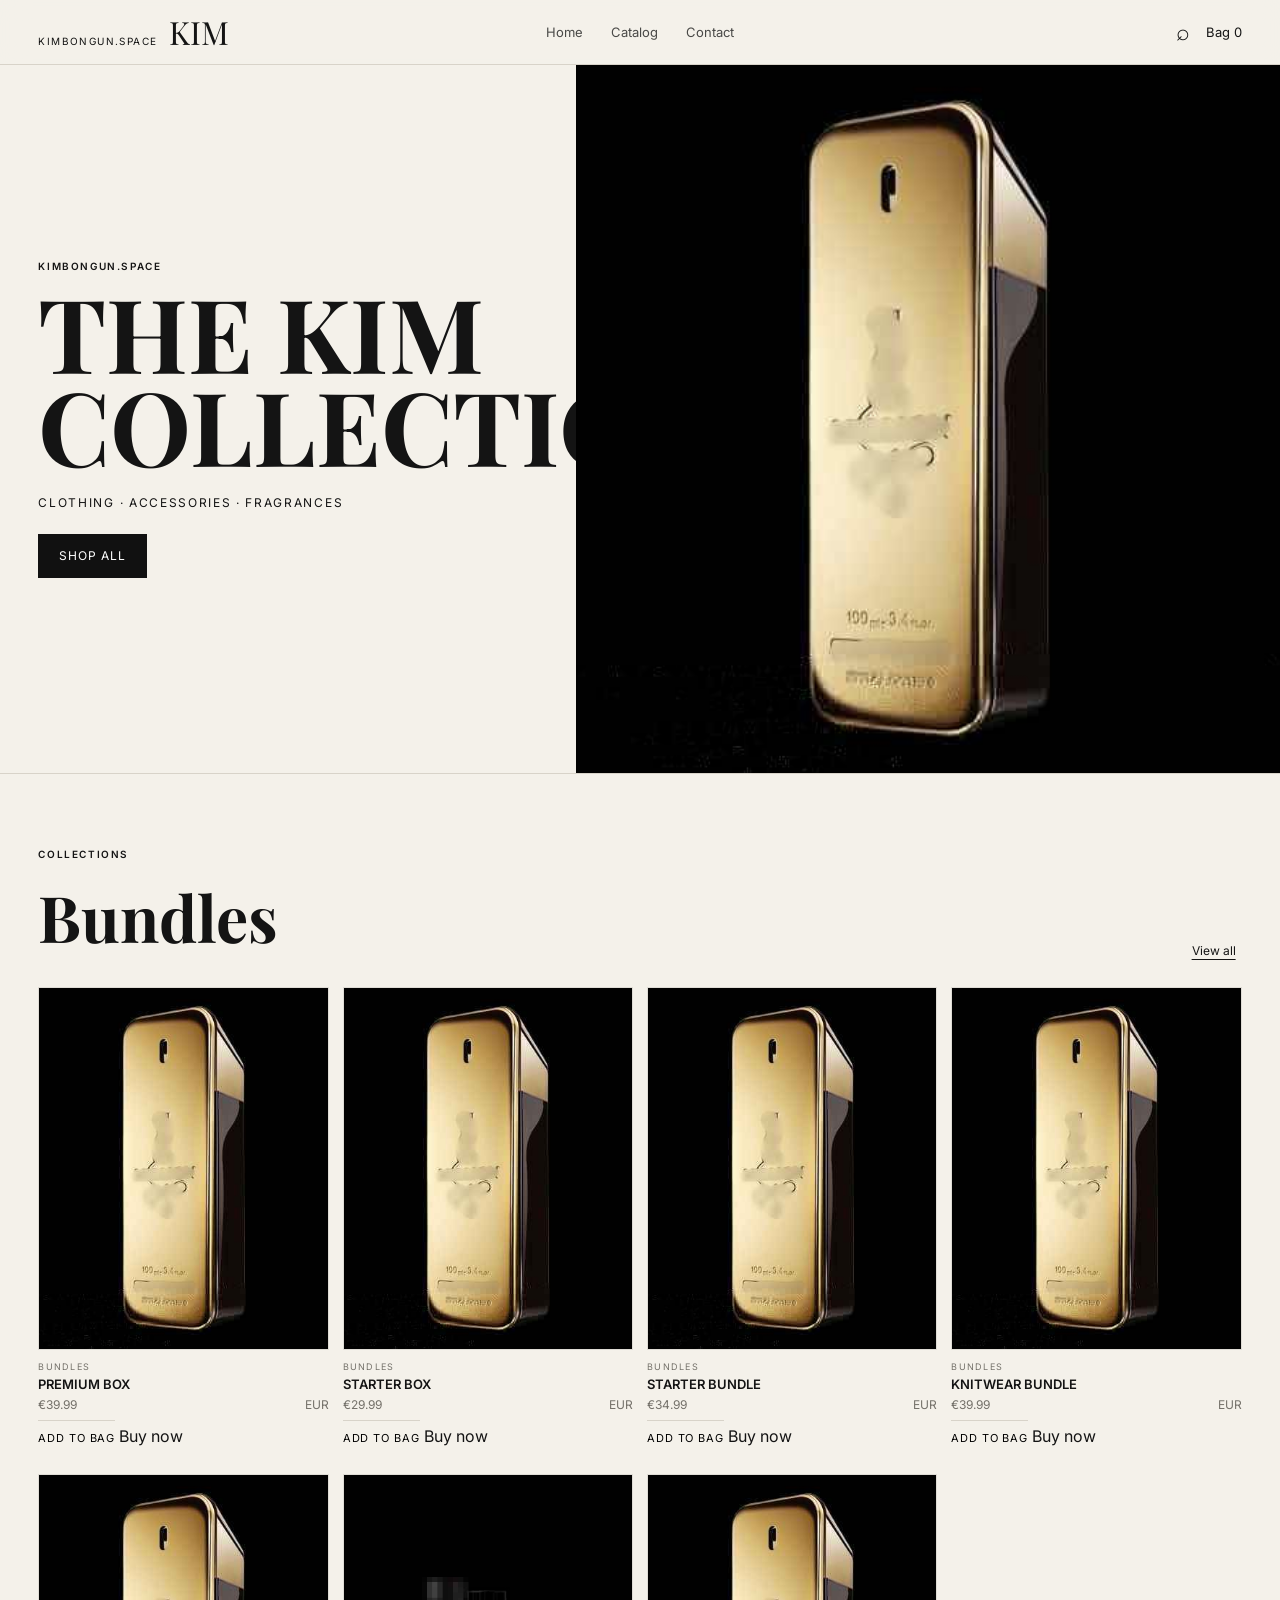
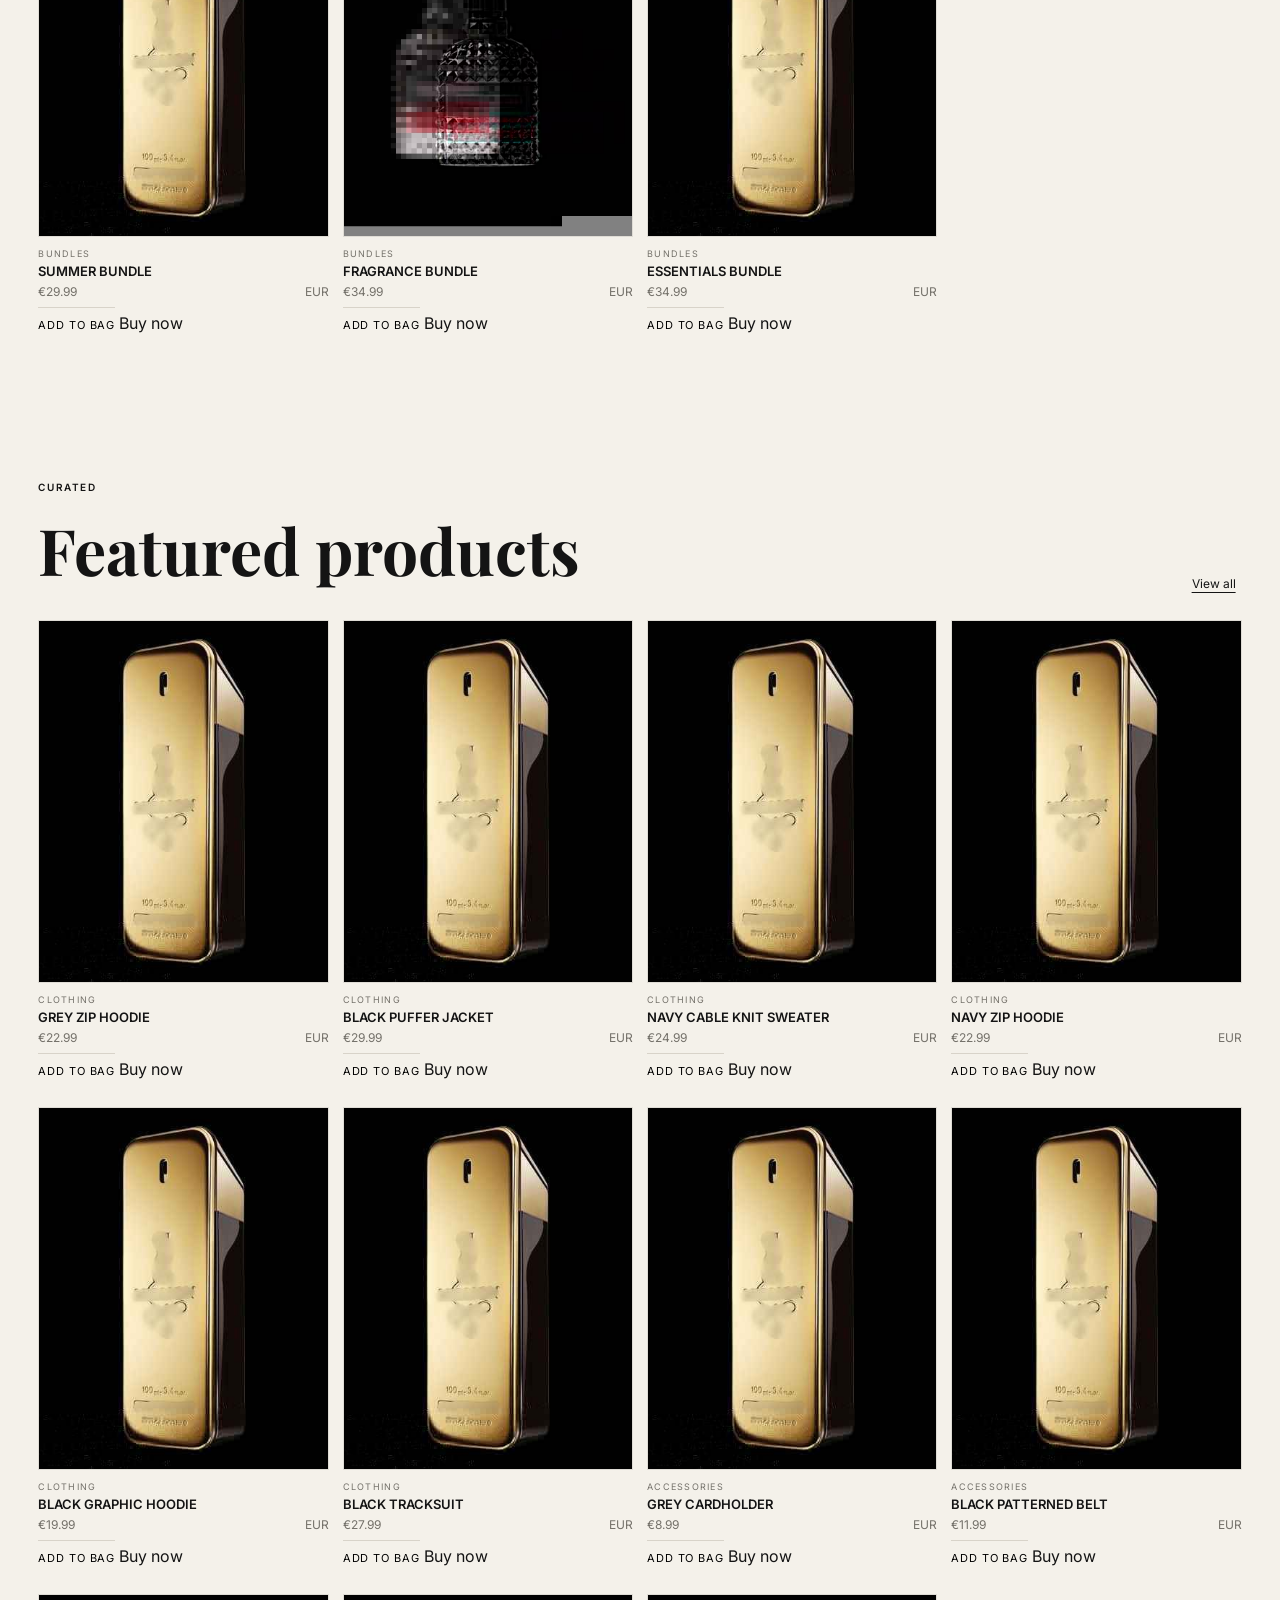
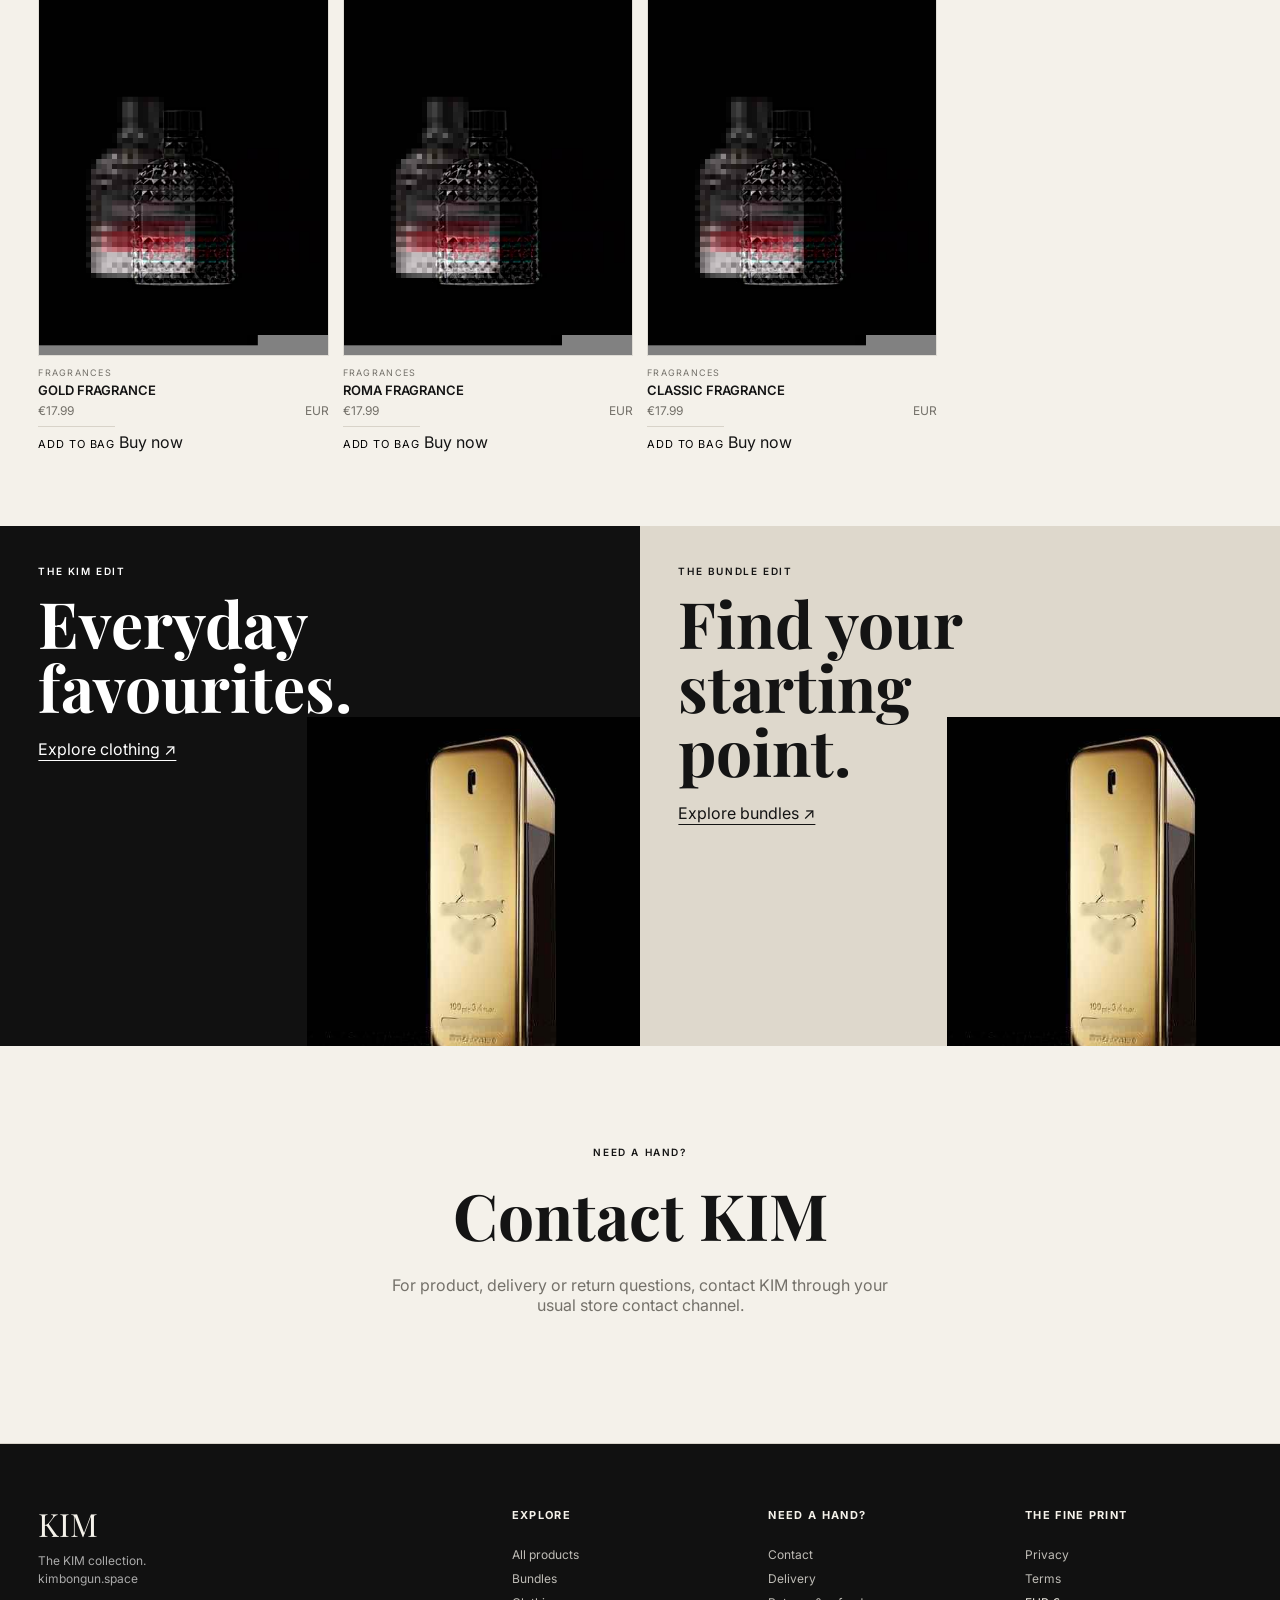
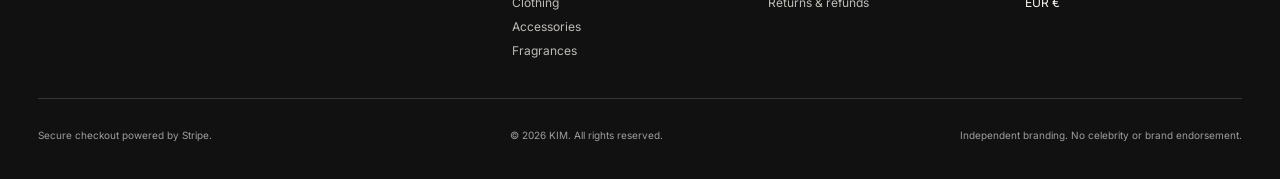
==== commit 6aba4814: "Open KIMBONGUN store checkout" ====
--- a/index.html
+++ b/index.html
@@ -4,7 +4,7 @@
   <meta charset="utf-8" />
   <meta name="viewport" content="width=device-width,initial-scale=1" />
   <title>KIM — Clothing & Footwear</title>
-  <meta name="description" content="KIMBONGUN.SPACE — clothing, accessories and more." />
+  <meta name="description" content="KIMBONGUN.SPACE — clothing, accessories, fragrances and bundles." />
   <link rel="preconnect" href="https://fonts.googleapis.com">
   <link rel="preconnect" href="https://fonts.gstatic.com" crossorigin>
   <link href="https://fonts.googleapis.com/css2?family=Inter:wght@400;500;600;700&family=Playfair+Display:wght@600;700&display=swap" rel="stylesheet">
@@ -40,7 +40,7 @@
       <div class="hero-copy">
         <p class="eyebrow">KIMBONGUN.SPACE</p>
         <h1>THE KIM COLLECTION</h1>
-        <p class="hero-sub">CLOTHING · ACCESSORIES · MORE</p>
+        <p class="hero-sub">CLOTHING · ACCESSORIES · FRAGRANCES</p>
         <a class="primary-btn" href="#catalog">Shop all</a>
       </div>
       <div class="hero-visual" role="img" aria-label="KIM collection campaign">
@@ -78,23 +78,22 @@
     <section class="contact-section" id="contact">
       <p class="eyebrow">Need a hand?</p>
       <h2>Contact KIM</h2>
-      <p>For product, delivery or return questions, use your preferred contact details here.</p>
-      <a class="secondary-btn" href="mailto:contact@example.com">Email us</a>
+      <p>For product, delivery or return questions, contact KIM through your usual store contact channel.</p>
     </section>
   </main>
 
   <footer class="site-footer">
     <div class="footer-brand"><div class="brand-main">KIM</div><p>The KIM collection.<br>kimbongun.space</p></div>
-    <div><h4>Explore</h4><button class="footer-link filter-link" data-filter="ALL">All products</button><button class="footer-link filter-link" data-filter="BUNDLES">Bundles</button><button class="footer-link filter-link" data-filter="CLOTHING">Clothing</button><button class="footer-link filter-link" data-filter="ACCESSORIES">Accessories</button><button class="footer-link filter-link" data-filter="FRAGRANCES">Fragrances</button><button class="footer-link filter-link" data-filter="ELECTRONICS">Electronics</button></div>
+    <div><h4>Explore</h4><button class="footer-link filter-link" data-filter="ALL">All products</button><button class="footer-link filter-link" data-filter="BUNDLES">Bundles</button><button class="footer-link filter-link" data-filter="CLOTHING">Clothing</button><button class="footer-link filter-link" data-filter="ACCESSORIES">Accessories</button><button class="footer-link filter-link" data-filter="FRAGRANCES">Fragrances</button></div>
     <div><h4>Need a hand?</h4><a href="#contact">Contact</a><a href="#">Delivery</a><a href="#">Returns & refunds</a></div>
     <div><h4>The fine print</h4><a href="#">Privacy</a><a href="#">Terms</a><span>EUR €</span></div>
-    <div class="footer-note"><p>Store preview. Payments are not open yet.</p><p>© 2026 KIM. All rights reserved.</p><p>Independent parody branding. No celebrity or brand endorsement.</p></div>
+    <div class="footer-note"><p>Secure checkout powered by Stripe.</p><p>© 2026 KIM. All rights reserved.</p><p>Independent branding. No celebrity or brand endorsement.</p></div>
   </footer>
 
   <aside class="drawer" id="bagDrawer" aria-hidden="true">
     <div class="drawer-head"><h2>Your bag</h2><button class="icon-btn" id="bagClose" aria-label="Close bag">×</button></div>
     <div id="bagItems" class="bag-items"></div>
-    <div class="drawer-foot"><p>Store preview — checkout is disabled.</p><button class="primary-btn full" disabled>Checkout unavailable</button></div>
+    <div class="drawer-foot"><p>Secure checkout is handled by Stripe. Items in the bag are checked out separately.</p></div>
   </aside>
   <div class="scrim" id="scrim" hidden></div>
   <script src="app.js"></script>
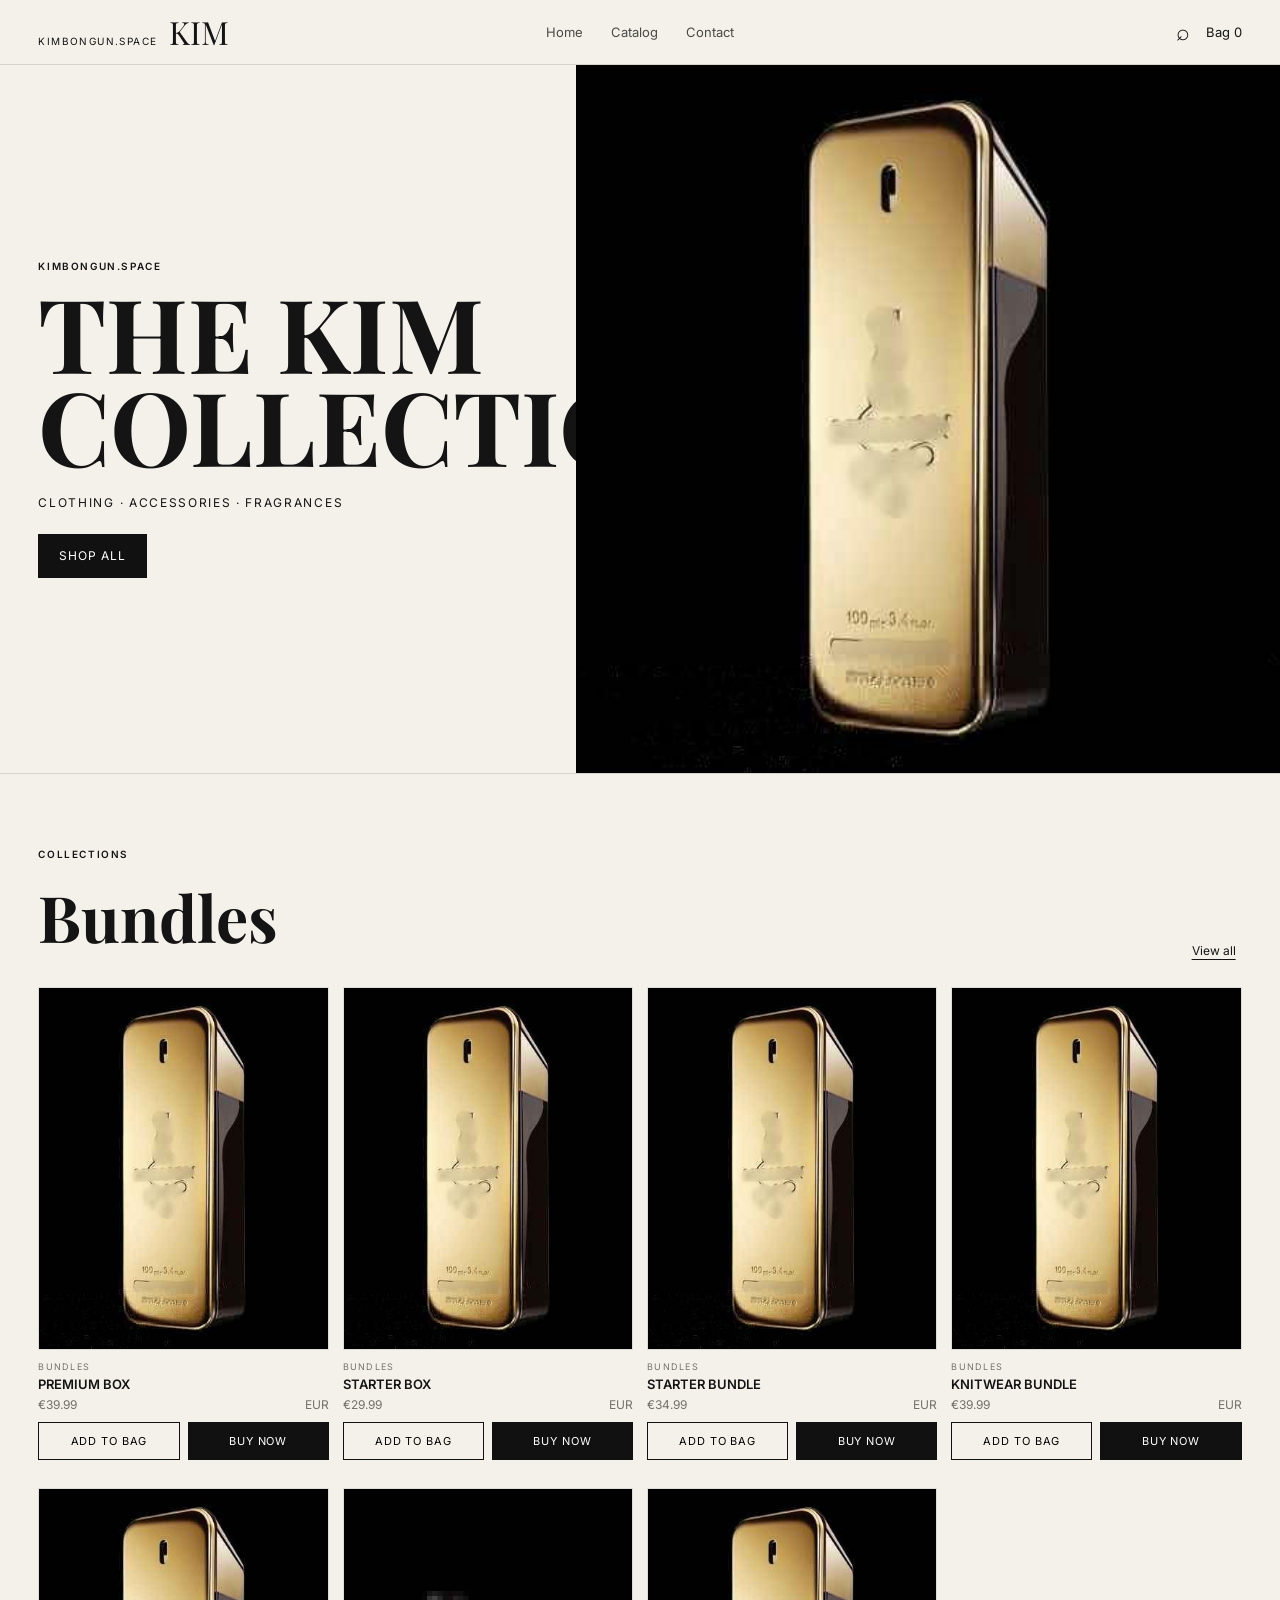
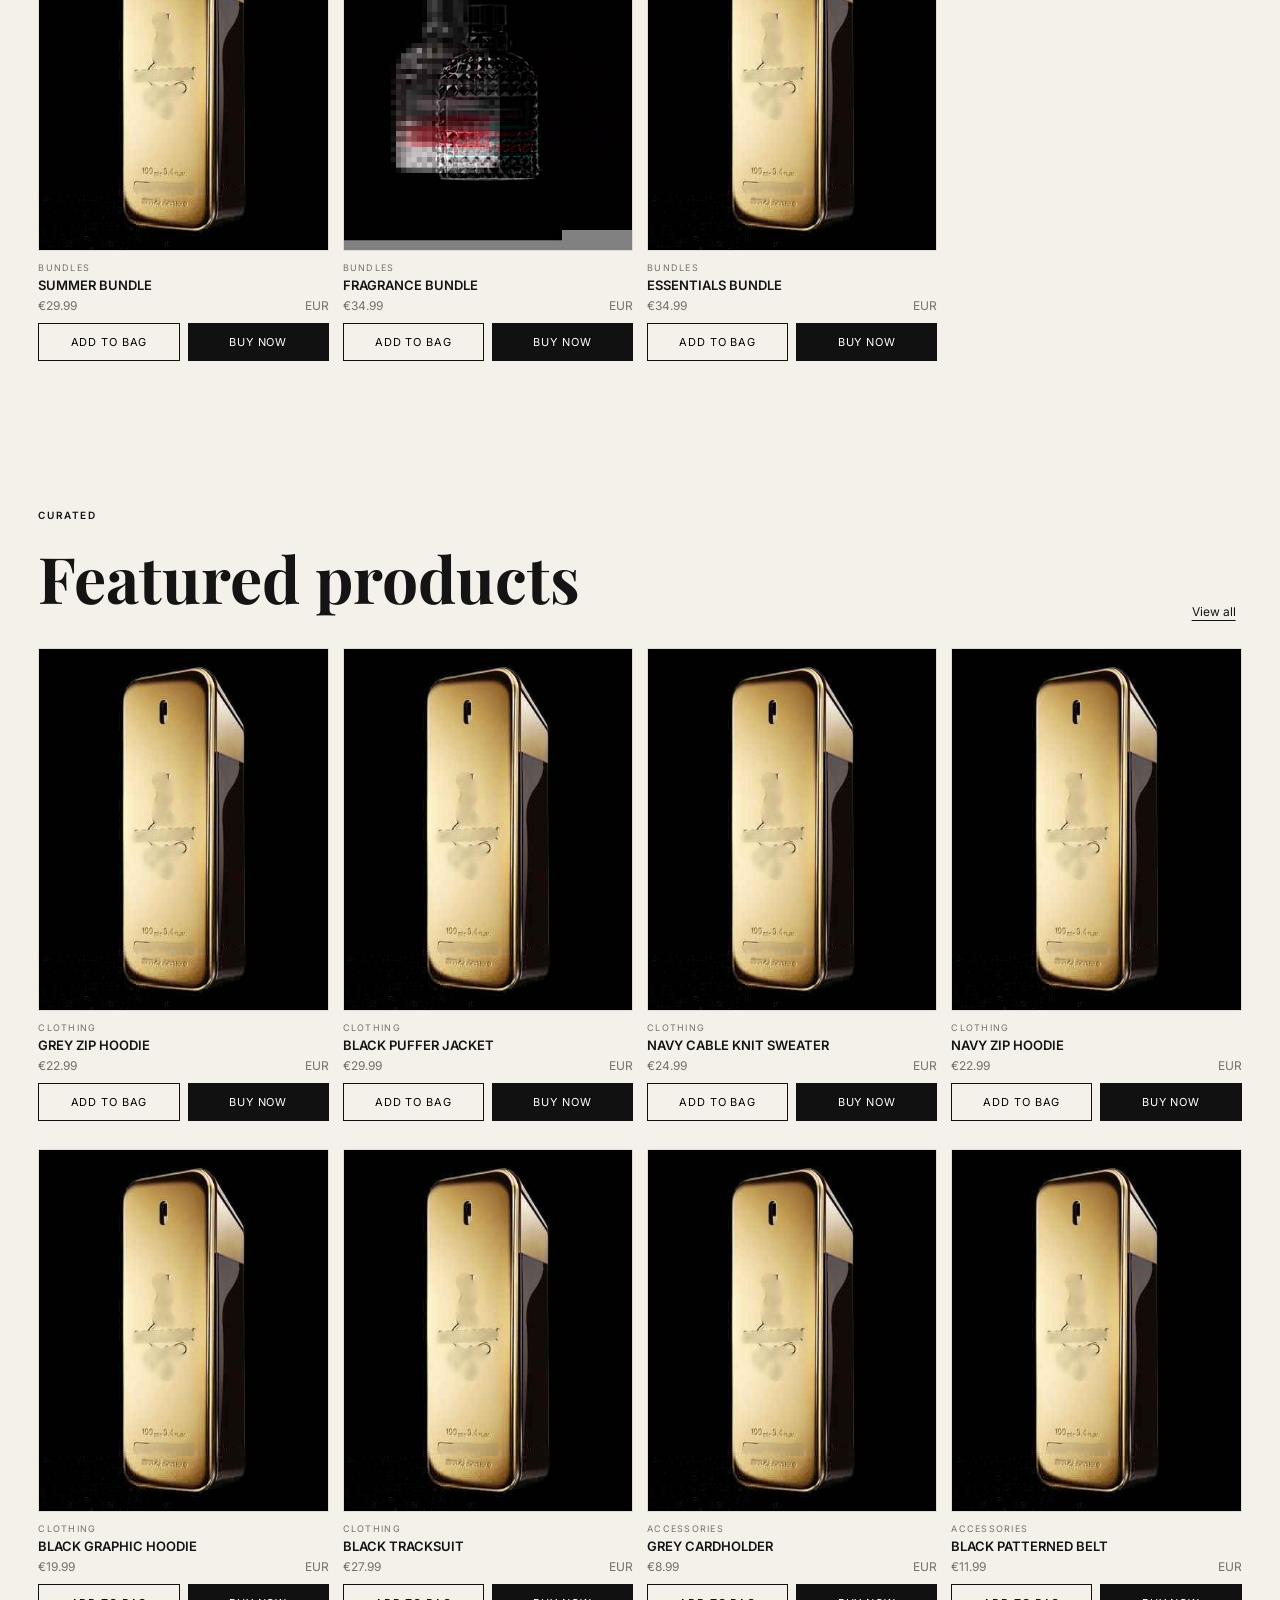
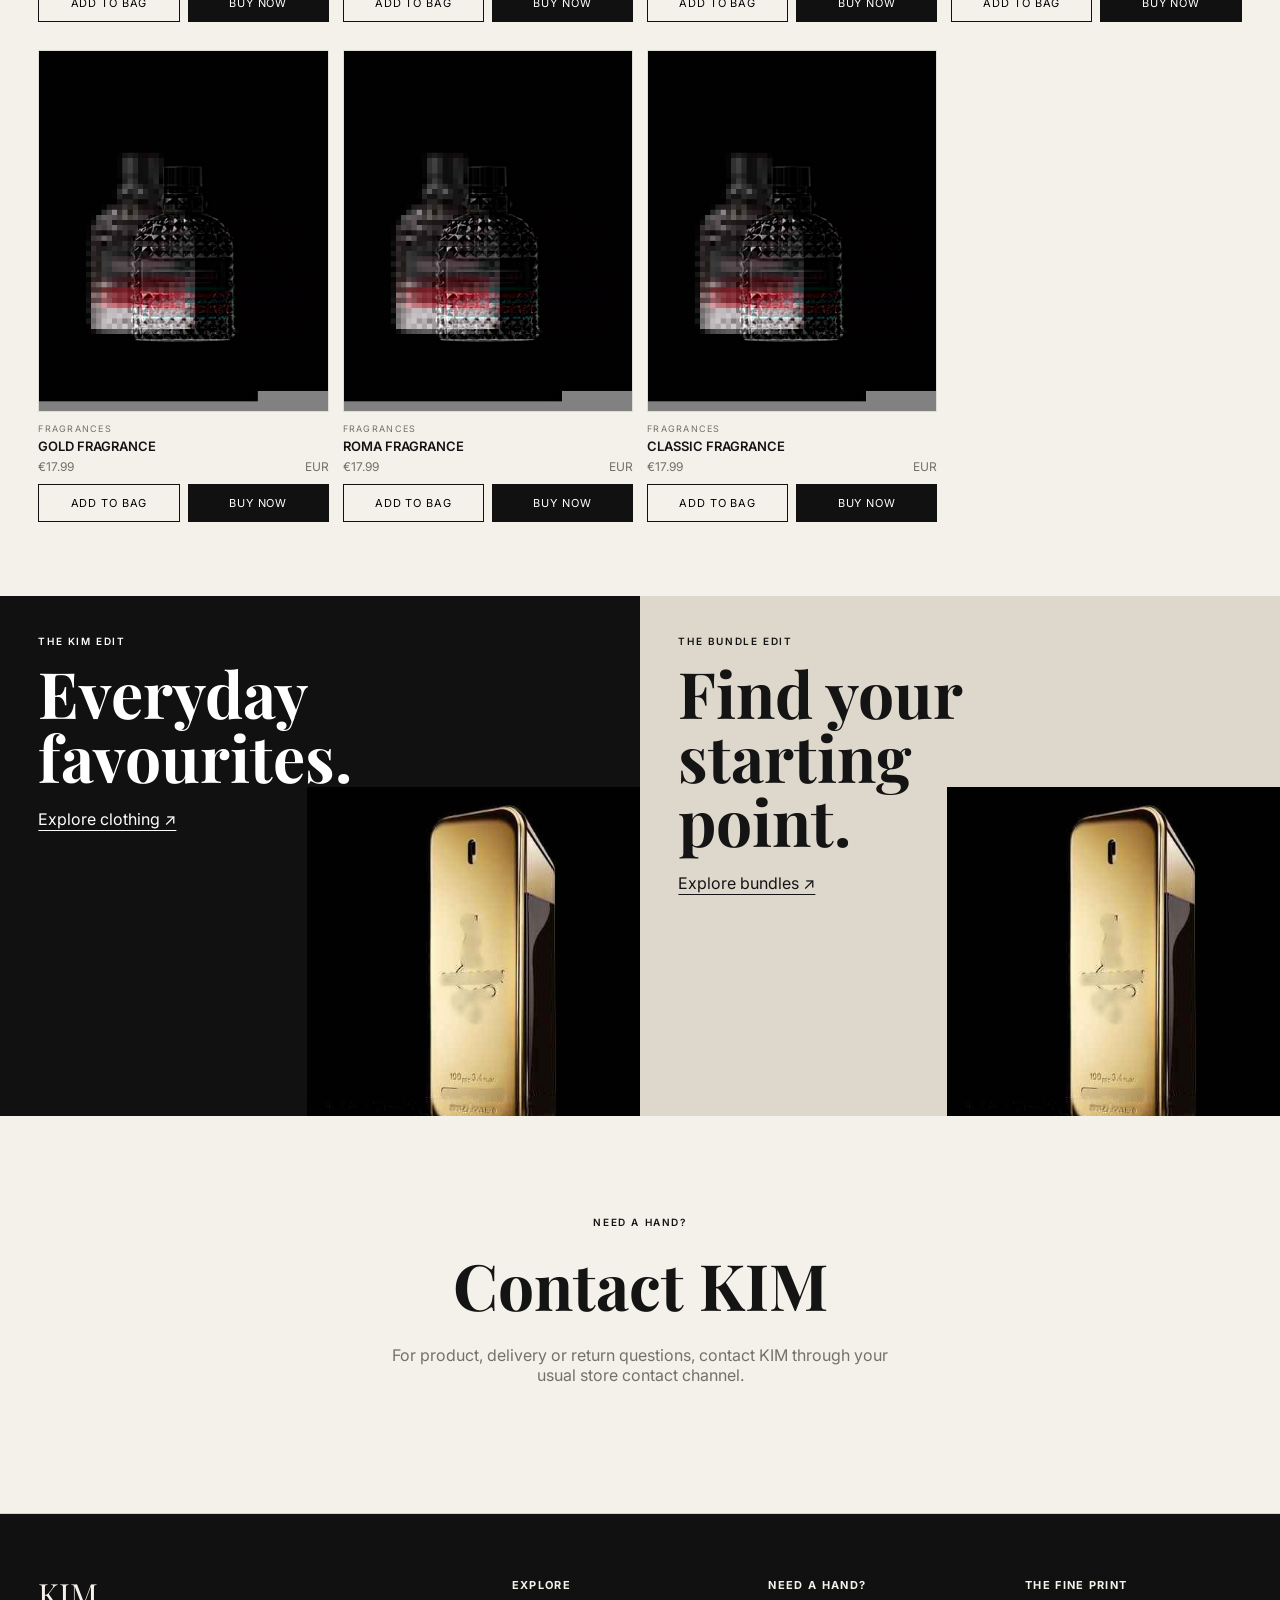
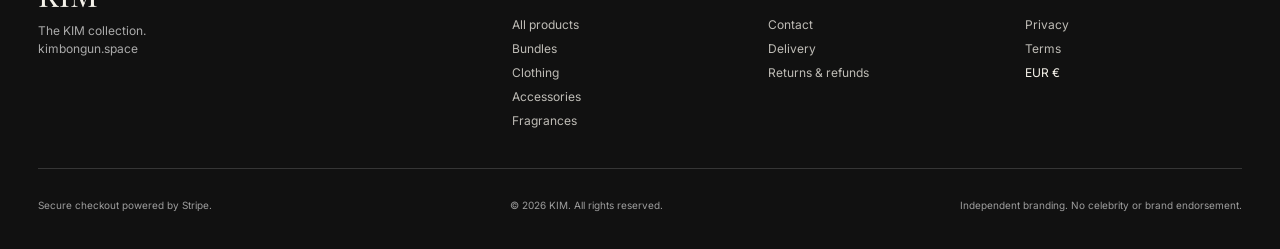
==== commit 2cd88f1b: "Load checkout styles" ====
--- a/index.html
+++ b/index.html
@@ -9,6 +9,7 @@
   <link rel="preconnect" href="https://fonts.gstatic.com" crossorigin>
   <link href="https://fonts.googleapis.com/css2?family=Inter:wght@400;500;600;700&family=Playfair+Display:wght@600;700&display=swap" rel="stylesheet">
   <link rel="stylesheet" href="style.css" />
+  <link rel="stylesheet" href="checkout.css" />
 </head>
 <body>
   <header class="site-header">
--- a/checkout.css
+++ b/checkout.css
@@ -0,0 +1 @@
+.product-actions{display:grid;grid-template-columns:1fr 1fr;gap:8px;margin-top:10px}.product-actions .add-btn{margin:0;padding:11px 10px;border:1px solid #111;text-align:center}.buy-btn{display:inline-flex;align-items:center;justify-content:center;min-height:38px;padding:10px;border:1px solid #111;background:#111;color:#fff;font-size:11px;text-transform:uppercase;letter-spacing:.08em}.buy-btn:hover{background:#2a2a2a}.checkout-link{display:inline-block;margin-top:8px;font-size:10px;font-weight:600;text-transform:uppercase;letter-spacing:.06em;text-decoration:underline;text-underline-offset:3px}.drawer-foot{line-height:1.45}@media(max-width:680px){.product-actions{grid-template-columns:1fr}.product-actions .add-btn,.buy-btn{min-height:40px}}
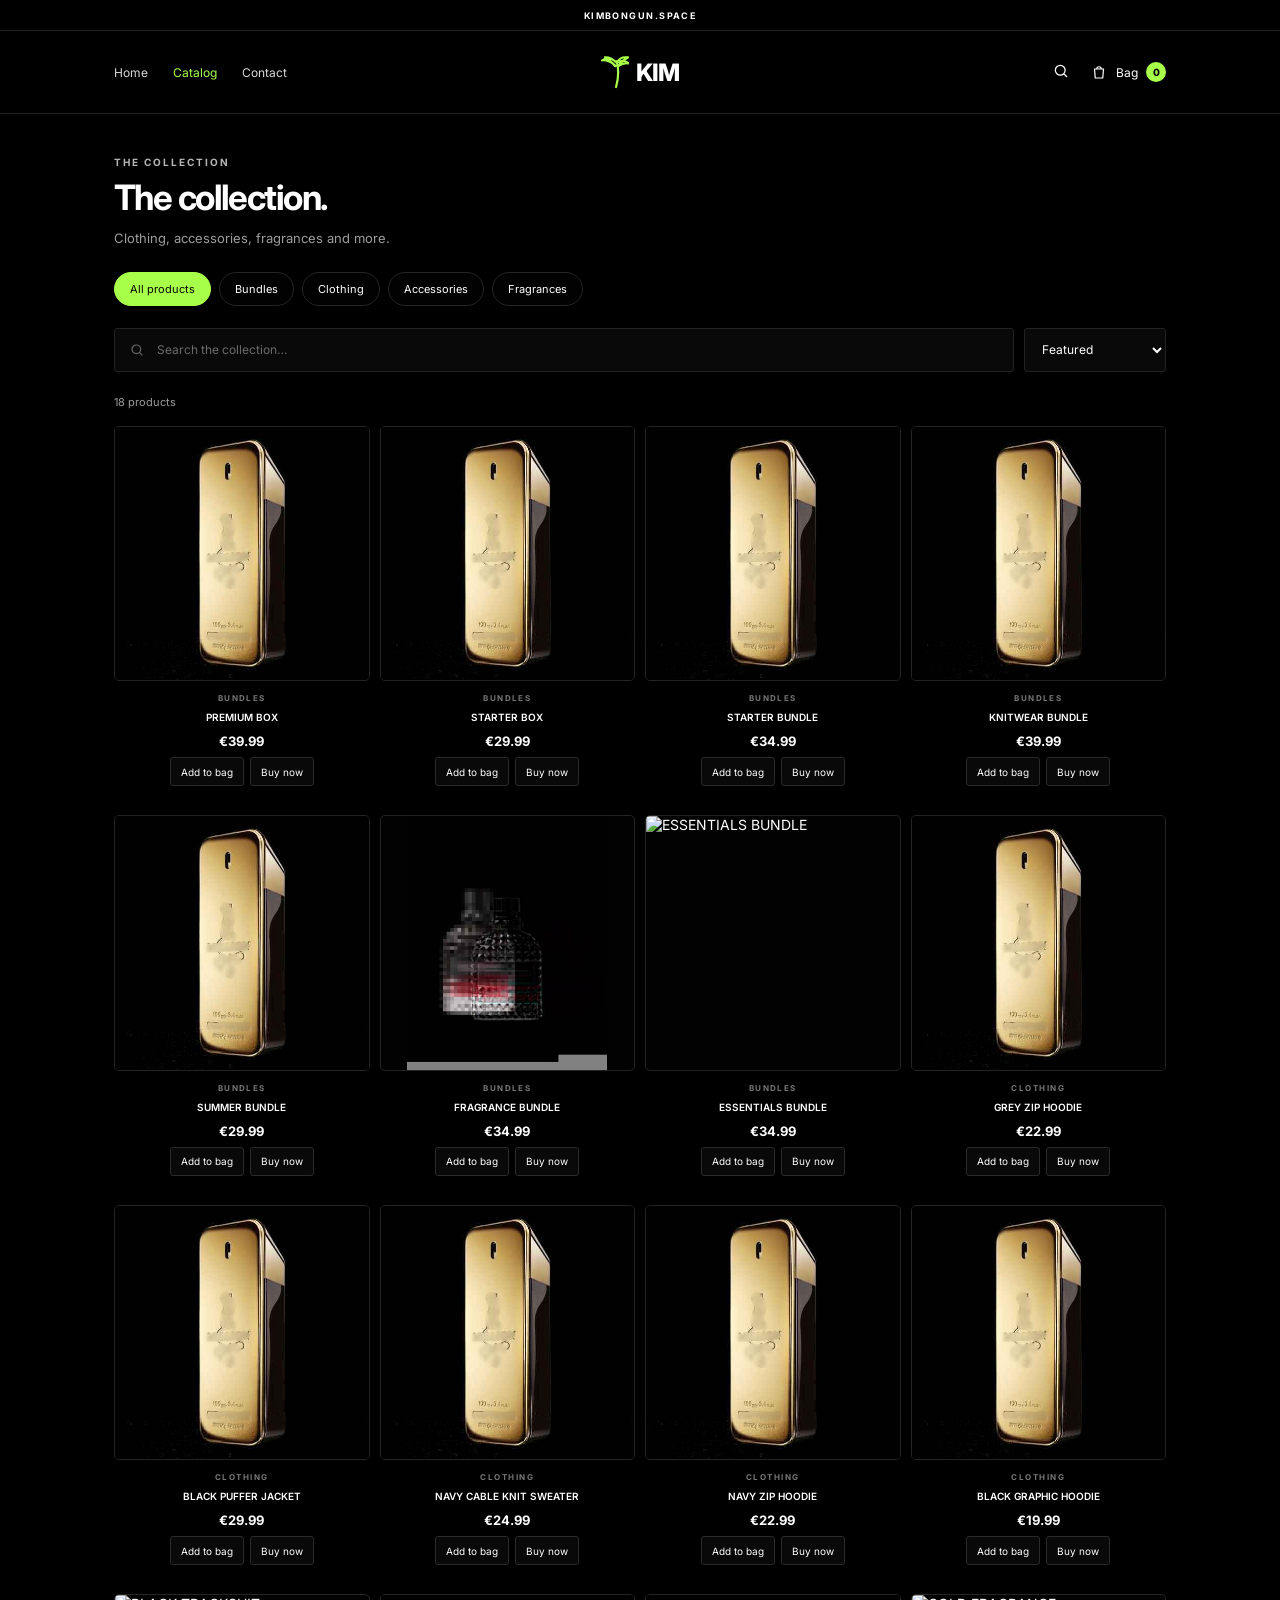
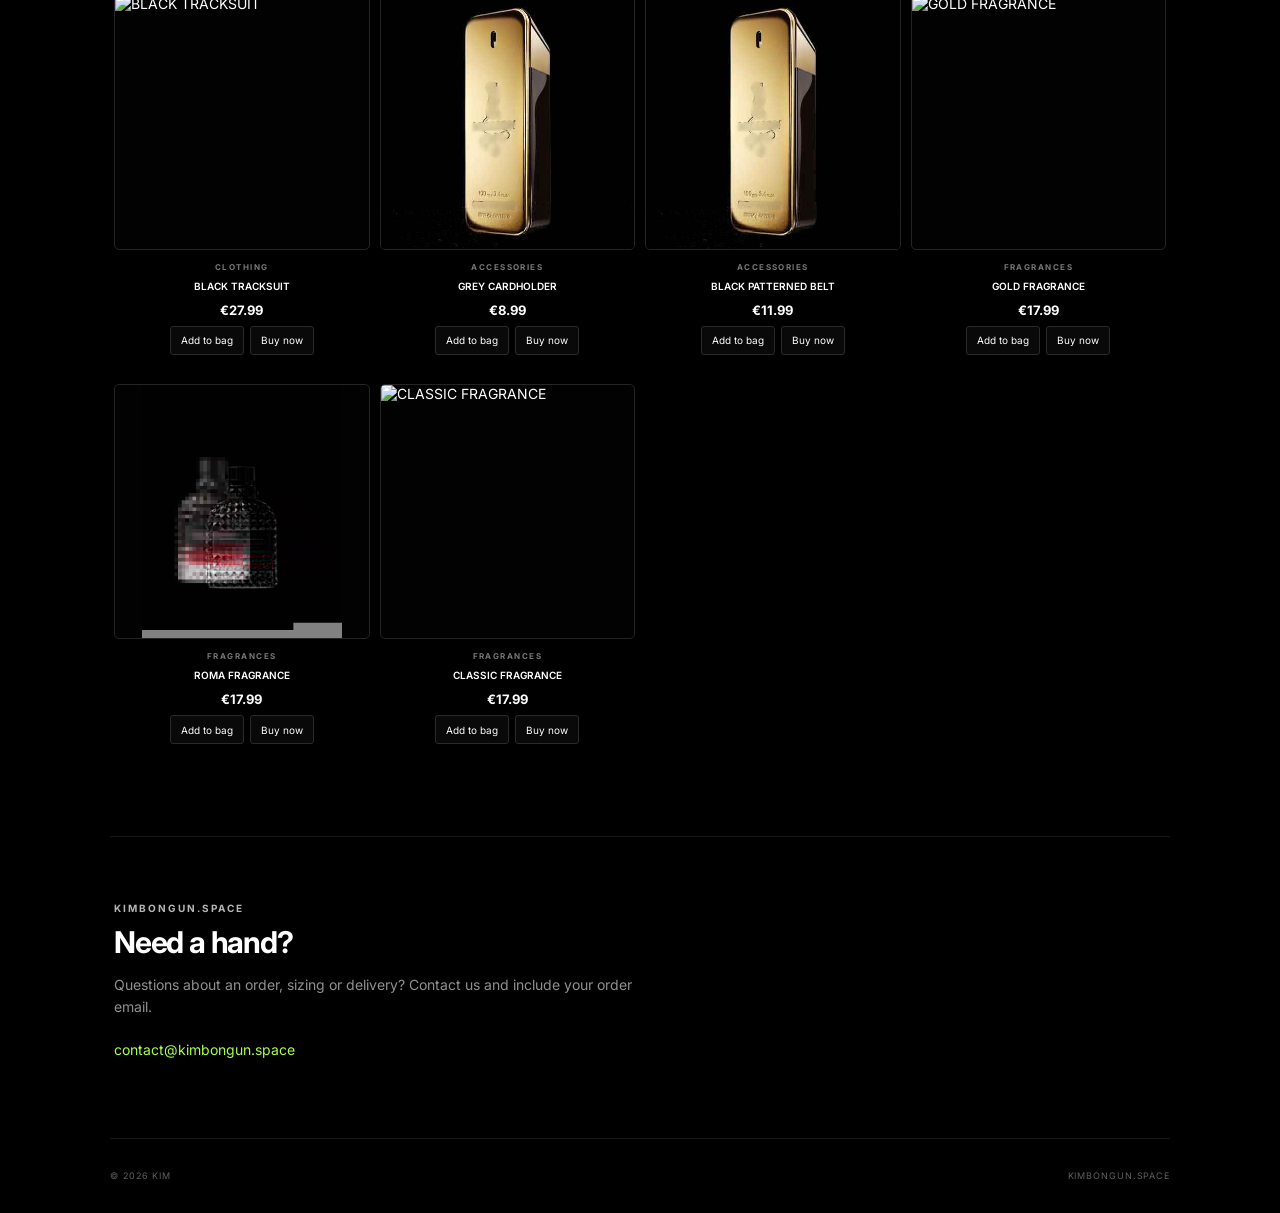
==== commit ccdc48dd: "Update index.html" ====
--- a/index.html
+++ b/index.html
@@ -1,102 +1,102 @@
 <!doctype html>
 <html lang="en">
 <head>
-  <meta charset="utf-8" />
-  <meta name="viewport" content="width=device-width,initial-scale=1" />
-  <title>KIM — Clothing & Footwear</title>
-  <meta name="description" content="KIMBONGUN.SPACE — clothing, accessories, fragrances and bundles." />
+  <meta charset="utf-8">
+  <meta name="viewport" content="width=device-width,initial-scale=1">
+  <title>KIM — The Collection</title>
+  <meta name="description" content="KIMBONGUN.SPACE — clothing, accessories, fragrances and bundles.">
   <link rel="preconnect" href="https://fonts.googleapis.com">
   <link rel="preconnect" href="https://fonts.gstatic.com" crossorigin>
-  <link href="https://fonts.googleapis.com/css2?family=Inter:wght@400;500;600;700&family=Playfair+Display:wght@600;700&display=swap" rel="stylesheet">
-  <link rel="stylesheet" href="style.css" />
-  <link rel="stylesheet" href="checkout.css" />
+  <link href="https://fonts.googleapis.com/css2?family=Inter:wght@400;500;600;700;800&display=swap" rel="stylesheet">
+  <link rel="stylesheet" href="style.css">
 </head>
 <body>
+  <div class="top-strip">KIMBONGUN.SPACE</div>
+
   <header class="site-header">
-    <a class="wordmark" href="#home" aria-label="KIM home">
-      <span class="brand-top">KIMBONGUN.SPACE</span>
-      <span class="brand-main">KIM</span>
-    </a>
-    <nav class="main-nav" aria-label="Primary navigation">
-      <a href="#home">Home</a>
-      <a href="#catalog">Catalog</a>
-      <a href="#contact">Contact</a>
-    </nav>
-    <div class="header-actions">
-      <button class="icon-btn" id="searchToggle" aria-label="Search products">⌕</button>
-      <button class="bag-btn" id="bagToggle" aria-label="Open shopping bag">Bag <span id="bagCount">0</span></button>
+    <div class="header-inner">
+      <nav class="desktop-nav" aria-label="Primary navigation">
+        <a href="#home">Home</a>
+        <a class="active" href="#catalog">Catalog</a>
+        <a href="#contact">Contact</a>
+      </nav>
+
+      <a class="logo" href="#home" aria-label="KIM home">
+        <svg class="palm" viewBox="0 0 52 60" fill="none" stroke="currentColor" stroke-linecap="round" aria-hidden="true">
+          <path stroke-width="4" d="M28 57c5-18 5-34 1-48M29 11C19 2 9 3 3 7c10 0 18 4 24 11M30 11C34 3 43 1 50 2c-8 4-14 10-18 17M30 12c8-5 16-4 21 1-7-1-13 1-19 5M28 11C20 3 13 1 6 2c8 3 14 8 20 16"/>
+        </svg>
+        <span>KIM</span>
+      </a>
+
+      <div class="header-actions">
+        <button class="icon-button" id="headerSearch" aria-label="Focus search">
+          <svg viewBox="0 0 24 24" aria-hidden="true"><circle cx="11" cy="11" r="6.5"></circle><path d="m16 16 4 4"></path></svg>
+        </button>
+        <button class="bag-button" id="bagToggle" aria-label="Open bag">
+          <svg viewBox="0 0 24 24" aria-hidden="true"><path d="M6 8h12l-1 12H7L6 8Z"></path><path d="M9 8a3 3 0 0 1 6 0"></path></svg>
+          <span>Bag</span><span class="bag-count" id="bagCount">0</span>
+        </button>
+      </div>
     </div>
   </header>
 
-  <div class="search-panel" id="searchPanel" hidden>
-    <label for="searchInput">Search products</label>
-    <div class="search-row">
-      <input id="searchInput" type="search" placeholder="Search KIM" autocomplete="off" />
-      <button id="searchClose" class="text-btn">Close</button>
-    </div>
-  </div>
+  <main id="home">
+    <section class="collection" id="catalog">
+      <div class="collection-head">
+        <p class="eyebrow">THE COLLECTION</p>
+        <h1>The collection.</h1>
+        <p class="intro">Clothing, accessories, fragrances and more.</p>
+      </div>
 
-  <main id="home">
-    <section class="hero">
-      <div class="hero-copy">
-        <p class="eyebrow">KIMBONGUN.SPACE</p>
-        <h1>THE KIM COLLECTION</h1>
-        <p class="hero-sub">CLOTHING · ACCESSORIES · FRAGRANCES</p>
-        <a class="primary-btn" href="#catalog">Shop all</a>
+      <div class="category-pills" id="categories" aria-label="Product categories">
+        <button class="pill active" data-category="ALL">All products</button>
+        <button class="pill" data-category="BUNDLES">Bundles</button>
+        <button class="pill" data-category="CLOTHING">Clothing</button>
+        <button class="pill" data-category="ACCESSORIES">Accessories</button>
+        <button class="pill" data-category="FRAGRANCES">Fragrances</button>
       </div>
-      <div class="hero-visual" role="img" aria-label="KIM collection campaign">
-        <img src="assets/hero.jpg" alt="KIM campaign" />
+
+      <div class="catalog-tools">
+        <div class="search-box">
+          <svg viewBox="0 0 24 24" aria-hidden="true"><circle cx="11" cy="11" r="6.5"></circle><path d="m16 16 4 4"></path></svg>
+          <input id="searchInput" type="search" placeholder="Search the collection…" autocomplete="off">
+        </div>
+        <select id="sortSelect" aria-label="Sort products">
+          <option value="featured">Featured</option>
+          <option value="price-asc">Price: low to high</option>
+          <option value="price-desc">Price: high to low</option>
+          <option value="az">A–Z</option>
+        </select>
       </div>
+
+      <div class="product-count" id="productCount">18 products</div>
+      <div class="product-grid" id="productGrid"></div>
+      <div class="empty-state" id="emptyState" hidden>No products match your search.</div>
     </section>
 
-    <section class="catalog-section" id="catalog">
-      <div class="section-heading">
-        <div><p class="eyebrow">Collections</p><h2>Bundles</h2></div>
-        <button class="text-btn filter-link" data-filter="BUNDLES">View all</button>
-      </div>
-      <div class="product-grid" id="bundleGrid"></div>
-    </section>
-
-    <section class="catalog-section">
-      <div class="section-heading">
-        <div><p class="eyebrow">Curated</p><h2>Featured products</h2></div>
-        <button class="text-btn filter-link" data-filter="ALL">View all</button>
-      </div>
-      <div class="product-grid" id="featuredGrid"></div>
-    </section>
-
-    <section class="editorial-grid">
-      <article class="editorial-card dark">
-        <div><p class="eyebrow">THE KIM EDIT</p><h3>Everyday favourites.</h3><button class="editorial-link filter-link" data-filter="CLOTHING">Explore clothing ↗</button></div>
-        <img src="assets/navy-knit-sweater.png" alt="KIM campaign in navy knitwear" />
-      </article>
-      <article class="editorial-card light">
-        <div><p class="eyebrow">THE BUNDLE EDIT</p><h3>Find your starting point.</h3><button class="editorial-link filter-link" data-filter="BUNDLES">Explore bundles ↗</button></div>
-        <img src="assets/starter-bundle.png" alt="KIM bundle collection" />
-      </article>
-    </section>
-
-    <section class="contact-section" id="contact">
-      <p class="eyebrow">Need a hand?</p>
-      <h2>Contact KIM</h2>
-      <p>For product, delivery or return questions, contact KIM through your usual store contact channel.</p>
+    <section class="contact" id="contact">
+      <p class="eyebrow">KIMBONGUN.SPACE</p>
+      <h2>Need a hand?</h2>
+      <p>Questions about an order, sizing or delivery? Contact us and include your order email.</p>
+      <a href="mailto:contact@kimbongun.space">contact@kimbongun.space</a>
     </section>
   </main>
 
-  <footer class="site-footer">
-    <div class="footer-brand"><div class="brand-main">KIM</div><p>The KIM collection.<br>kimbongun.space</p></div>
-    <div><h4>Explore</h4><button class="footer-link filter-link" data-filter="ALL">All products</button><button class="footer-link filter-link" data-filter="BUNDLES">Bundles</button><button class="footer-link filter-link" data-filter="CLOTHING">Clothing</button><button class="footer-link filter-link" data-filter="ACCESSORIES">Accessories</button><button class="footer-link filter-link" data-filter="FRAGRANCES">Fragrances</button></div>
-    <div><h4>Need a hand?</h4><a href="#contact">Contact</a><a href="#">Delivery</a><a href="#">Returns & refunds</a></div>
-    <div><h4>The fine print</h4><a href="#">Privacy</a><a href="#">Terms</a><span>EUR €</span></div>
-    <div class="footer-note"><p>Secure checkout powered by Stripe.</p><p>© 2026 KIM. All rights reserved.</p><p>Independent branding. No celebrity or brand endorsement.</p></div>
+  <footer>
+    <span>© 2026 KIM</span>
+    <span>KIMBONGUN.SPACE</span>
   </footer>
 
-  <aside class="drawer" id="bagDrawer" aria-hidden="true">
-    <div class="drawer-head"><h2>Your bag</h2><button class="icon-btn" id="bagClose" aria-label="Close bag">×</button></div>
-    <div id="bagItems" class="bag-items"></div>
-    <div class="drawer-foot"><p>Secure checkout is handled by Stripe. Items in the bag are checked out separately.</p></div>
+  <div class="scrim" id="scrim" hidden></div>
+  <aside class="bag-drawer" id="bagDrawer" aria-hidden="true">
+    <div class="drawer-head">
+      <div><p class="eyebrow">YOUR BAG</p><h2>Selected items</h2></div>
+      <button id="bagClose" class="close-button" aria-label="Close bag">×</button>
+    </div>
+    <div class="bag-items" id="bagItems"></div>
+    <div class="drawer-note">Each item uses its own secure Stripe checkout link.</div>
   </aside>
-  <div class="scrim" id="scrim" hidden></div>
+
   <script src="app.js"></script>
 </body>
 </html>
--- a/style.css
+++ b/style.css
@@ -1,4 +1,38 @@
-:root{--bg:#f4f1ea;--panel:#fff;--ink:#141414;--muted:#74716a;--line:#d8d3c9;--accent:#111;--radius:0px;--space:clamp(18px,3vw,42px)}
-*{box-sizing:border-box}html{scroll-behavior:smooth}body{margin:0;background:var(--bg);color:var(--ink);font-family:Inter,Arial,sans-serif}button,input{font:inherit}button{cursor:pointer}a{color:inherit;text-decoration:none}.site-header{position:sticky;top:0;z-index:20;display:grid;grid-template-columns:1fr auto 1fr;align-items:center;gap:20px;padding:16px var(--space);background:rgba(244,241,234,.92);backdrop-filter:blur(14px);border-bottom:1px solid var(--line)}.wordmark{display:flex;align-items:baseline;gap:12px;width:max-content}.brand-top{font-size:10px;letter-spacing:.14em}.brand-main{font-family:"Playfair Display",serif;font-size:32px;line-height:1}.main-nav{display:flex;gap:28px;font-size:13px}.main-nav a,.site-footer a,.footer-link{opacity:.76}.main-nav a:hover,.site-footer a:hover,.footer-link:hover{opacity:1}.header-actions{justify-self:end;display:flex;gap:10px;align-items:center}.icon-btn,.bag-btn,.text-btn,.footer-link,.editorial-link{border:0;background:none;color:inherit}.icon-btn{font-size:23px}.bag-btn{padding:8px 0;font-size:13px}.search-panel{position:sticky;top:67px;z-index:19;padding:18px var(--space);background:#fff;border-bottom:1px solid var(--line)}.search-panel label{display:block;font-size:11px;text-transform:uppercase;letter-spacing:.12em;margin-bottom:8px}.search-row{display:flex;gap:10px}.search-row input{width:100%;border:0;border-bottom:1px solid #222;padding:10px 2px;background:transparent;outline:none}.hero{min-height:68vh;display:grid;grid-template-columns:minmax(0,.9fr) minmax(0,1.1fr);border-bottom:1px solid var(--line)}.hero-copy{padding:clamp(50px,9vw,140px) var(--space);display:flex;flex-direction:column;justify-content:center;align-items:flex-start}.eyebrow{font-size:10px;font-weight:600;letter-spacing:.16em;text-transform:uppercase;margin:0 0 14px}.hero h1{font-family:"Playfair Display",serif;font-size:clamp(54px,8vw,124px);line-height:.9;margin:0;max-width:9ch}.hero-sub{letter-spacing:.14em;font-size:12px;margin:24px 0}.primary-btn,.secondary-btn{display:inline-flex;align-items:center;justify-content:center;min-height:44px;padding:0 20px;border:1px solid #111;background:#111;color:#fff;font-size:12px;text-transform:uppercase;letter-spacing:.08em}.secondary-btn{background:transparent;color:#111}.hero-visual{overflow:hidden;background:#ddd}.hero-visual img{width:100%;height:100%;object-fit:cover;filter:grayscale(12%)}.catalog-section{padding:74px var(--space)}.section-heading{display:flex;justify-content:space-between;align-items:end;margin-bottom:28px}.section-heading h2,.contact-section h2{font-family:"Playfair Display",serif;font-size:clamp(38px,5vw,68px);margin:0}.text-btn{font-size:12px;text-decoration:underline;text-underline-offset:4px}.product-grid{display:grid;grid-template-columns:repeat(4,minmax(0,1fr));gap:28px 14px}.product-card{display:flex;flex-direction:column;min-width:0}.product-image{position:relative;aspect-ratio:4/5;background:#e8e5de;overflow:hidden;border:1px solid rgba(0,0,0,.04)}.product-image img{width:100%;height:100%;object-fit:cover;transition:transform .4s ease}.product-card:hover .product-image img{transform:scale(1.02)}.product-category{font-size:9px;letter-spacing:.14em;margin:11px 0 4px;color:var(--muted)}.product-title{font-size:13px;font-weight:600;margin:0 0 5px}.product-meta{display:flex;justify-content:space-between;gap:10px;font-size:12px;color:var(--muted)}.add-btn{border:0;border-top:1px solid var(--line);background:none;padding:10px 0 0;margin-top:8px;text-align:left;font-size:11px;text-transform:uppercase;letter-spacing:.08em}.editorial-grid{display:grid;grid-template-columns:1fr 1fr}.editorial-card{min-height:520px;padding:var(--space);position:relative;overflow:hidden;display:flex;align-items:flex-start}.editorial-card.dark{background:#111;color:#fff}.editorial-card.light{background:#ded8cc}.editorial-card>div{position:relative;z-index:2;max-width:300px}.editorial-card h3{font-family:"Playfair Display",serif;font-size:clamp(42px,5vw,72px);line-height:1;margin:0 0 20px}.editorial-link{padding:0;text-decoration:underline;text-underline-offset:5px}.editorial-card img{position:absolute;right:-6%;bottom:-8%;width:58%;max-height:84%;object-fit:contain}.contact-section{padding:100px var(--space);text-align:center;border-bottom:1px solid var(--line)}.contact-section p:not(.eyebrow){max-width:520px;margin:18px auto 28px;color:var(--muted)}.site-footer{display:grid;grid-template-columns:2fr repeat(3,1fr);gap:40px;padding:64px var(--space) 28px;background:#111;color:#f5f2ea}.site-footer h4{font-size:11px;text-transform:uppercase;letter-spacing:.12em;margin:0 0 16px}.site-footer>div:not(.footer-brand):not(.footer-note){display:flex;flex-direction:column;align-items:flex-start;gap:9px;font-size:12px}.footer-link{padding:0;color:inherit;font-size:12px}.footer-brand p{font-size:12px;line-height:1.5;color:#aaa}.footer-note{grid-column:1/-1;border-top:1px solid #363636;padding-top:20px;display:flex;gap:20px;justify-content:space-between;flex-wrap:wrap;font-size:10px;color:#9e9e9e}.drawer{position:fixed;right:0;top:0;z-index:50;height:100dvh;width:min(430px,92vw);background:#fff;transform:translateX(100%);transition:transform .28s ease;display:flex;flex-direction:column}.drawer.open{transform:translateX(0)}.drawer-head{display:flex;justify-content:space-between;align-items:center;padding:22px;border-bottom:1px solid var(--line)}.drawer-head h2{font-family:"Playfair Display",serif;margin:0}.bag-items{padding:18px 22px;overflow:auto;flex:1}.bag-empty{color:var(--muted);font-size:13px}.bag-row{display:grid;grid-template-columns:72px 1fr auto;gap:12px;padding:12px 0;border-bottom:1px solid var(--line);align-items:center}.bag-row img{width:72px;height:88px;object-fit:cover;background:#eee}.bag-row h3{font-size:12px;margin:0 0 4px}.bag-row p{font-size:11px;color:var(--muted);margin:0}.remove-btn{border:0;background:none;font-size:18px}.drawer-foot{padding:22px;border-top:1px solid var(--line)}.drawer-foot p{font-size:11px;color:var(--muted)}.full{width:100%}.primary-btn:disabled{opacity:.45;cursor:not-allowed}.scrim{position:fixed;inset:0;background:rgba(0,0,0,.34);z-index:40}.hidden-by-filter{display:none!important}.no-results{grid-column:1/-1;padding:50px 0;color:var(--muted);font-size:14px}
-@media(max-width:980px){.product-grid{grid-template-columns:repeat(2,minmax(0,1fr))}.hero{grid-template-columns:1fr;min-height:unset}.hero-copy{min-height:48vh}.hero-visual{height:62vw;max-height:680px}.editorial-grid{grid-template-columns:1fr}.site-footer{grid-template-columns:1.5fr 1fr 1fr}.site-footer>div:nth-child(4){grid-column:2/3}.footer-note{grid-column:1/-1}}
-@media(max-width:680px){.site-header{grid-template-columns:1fr auto;padding:14px 16px}.main-nav{display:none}.wordmark{gap:8px}.brand-main{font-size:28px}.brand-top{display:none}.hero-copy{padding:64px 18px}.hero h1{font-size:56px}.catalog-section{padding:56px 16px}.product-grid{gap:22px 10px}.section-heading{align-items:center}.editorial-card{min-height:420px;padding:28px 18px}.editorial-card img{width:65%}.contact-section{padding:80px 18px}.site-footer{grid-template-columns:1fr 1fr;padding:50px 18px 24px}.footer-brand,.footer-note{grid-column:1/-1}.site-footer>div:nth-child(4){grid-column:auto}.footer-note{display:block}.footer-note p{margin:7px 0}}
+:root{
+  --bg:#000;
+  --panel:#050505;
+  --panel-2:#090909;
+  --line:#222;
+  --line-soft:#171717;
+  --text:#fff;
+  --muted:#a1a1a1;
+  --lime:#a8ff4a;
+  --lime-2:#91ef32;
+  --max:1060px;
+}
+*{box-sizing:border-box}
+html{scroll-behavior:smooth;background:#000}
+body{margin:0;background:var(--bg);color:var(--text);font-family:Inter,Arial,sans-serif;font-size:14px;-webkit-font-smoothing:antialiased}
+button,input,select{font:inherit}button{cursor:pointer}a{color:inherit;text-decoration:none}
+.top-strip{height:31px;display:flex;align-items:center;justify-content:center;border-bottom:1px solid var(--line);font-size:9px;font-weight:700;letter-spacing:.16em}
+.site-header{height:83px;border-bottom:1px solid var(--line);background:#000;position:sticky;top:0;z-index:30}
+.header-inner{height:100%;max-width:var(--max);margin:0 auto;display:grid;grid-template-columns:1fr auto 1fr;align-items:center;padding:0 4px}
+.desktop-nav{display:flex;gap:25px;align-items:center;font-size:12px;color:#d9d9d9}
+.desktop-nav a{padding:32px 0;position:relative}.desktop-nav a:hover,.desktop-nav a.active{color:var(--lime)}
+.logo{display:flex;align-items:center;gap:7px;font-size:24px;font-weight:800;letter-spacing:-.03em}.palm{width:28px;height:33px;color:var(--lime);stroke-width:3.6}
+.header-actions{justify-self:end;display:flex;align-items:center;gap:20px}.icon-button,.bag-button,.close-button{border:0;background:none;color:#fff;padding:0}
+.icon-button svg{width:18px;height:18px;fill:none;stroke:currentColor;stroke-width:1.7}.bag-button{display:flex;gap:8px;align-items:center;font-size:12px}.bag-button svg{width:18px;height:18px;fill:none;stroke:currentColor;stroke-width:1.6}
+.bag-count{width:20px;height:20px;border-radius:50%;background:var(--lime);color:#090909;display:inline-flex;align-items:center;justify-content:center;font-weight:800;font-size:10px}
+.collection{max-width:var(--max);margin:0 auto;padding:42px 4px 92px}
+.collection-head{margin-bottom:26px}.eyebrow{margin:0 0 10px;color:#b6b6b6;font-size:10px;font-weight:700;letter-spacing:.2em}.collection h1{margin:0;font-size:35px;line-height:1.1;letter-spacing:-.045em}.intro{color:#9d9d9d;margin:13px 0 0;font-size:13px}
+.category-pills{display:flex;flex-wrap:wrap;gap:8px;margin:25px 0 22px}.pill{height:34px;border:1px solid #252525;border-radius:999px;background:#020202;color:#fff;padding:0 15px;font-size:11px;transition:.18s ease}.pill:hover{border-color:#515151}.pill.active{background:var(--lime);border-color:var(--lime);color:#050505}
+.catalog-tools{display:grid;grid-template-columns:1fr 142px;gap:10px;margin-bottom:23px}.search-box{height:44px;border:1px solid #222;background:#090909;display:flex;align-items:center;gap:10px;padding:0 14px;border-radius:3px}.search-box:focus-within{border-color:#3b3b3b}.search-box svg{width:16px;height:16px;fill:none;stroke:#676767;stroke-width:1.8}.search-box input{flex:1;background:transparent;border:0;outline:0;color:#fff;font-size:12px}.search-box input::placeholder{color:#6b6b6b}
+select{height:44px;border:1px solid #222;background:#090909;color:#fff;border-radius:3px;padding:0 13px;outline:none;font-size:12px}.product-count{font-size:11px;color:#9c9c9c;margin-bottom:17px}
+.product-grid{display:grid;grid-template-columns:repeat(4,minmax(0,1fr));gap:29px 10px}.product-card{min-width:0}.image-wrap{aspect-ratio:1/1;border:1px solid #242424;border-radius:5px;background:#020202;overflow:hidden;display:flex;align-items:center;justify-content:center;position:relative}.image-wrap img{width:100%;height:100%;object-fit:contain;transition:transform .22s ease}.product-card:hover .image-wrap img{transform:scale(1.015)}
+.product-info{text-align:center;padding:12px 4px 0}.category{color:#777;font-size:8px;font-weight:700;letter-spacing:.18em;margin:0 0 8px}.product-title{font-size:10px;font-weight:600;margin:0 0 10px}.buy-row{display:flex;align-items:center;justify-content:center;gap:8px}.price{font-size:13px;font-weight:700}.buy-now,.add-bag{border:1px solid #2a2a2a;border-radius:3px;height:29px;padding:0 10px;background:#090909;color:#fff;font-size:10px}.buy-now:hover{background:var(--lime);border-color:var(--lime);color:#050505}.add-bag:hover{border-color:#686868}.card-actions{display:flex;justify-content:center;gap:6px;margin-top:8px}
+.empty-state{padding:70px 0;color:#777;text-align:center}.contact{border-top:1px solid #171717;max-width:var(--max);margin:0 auto;padding:65px 4px 80px}.contact h2{font-size:30px;letter-spacing:-.04em;margin:0 0 10px}.contact p:not(.eyebrow){color:#909090;max-width:520px;line-height:1.6}.contact a{display:inline-block;color:var(--lime);margin-top:8px}
+footer{border-top:1px solid #171717;min-height:75px;display:flex;justify-content:space-between;align-items:center;max-width:var(--max);margin:0 auto;color:#5f5f5f;font-size:9px;letter-spacing:.1em}
+.scrim{position:fixed;inset:0;background:rgba(0,0,0,.72);z-index:50}.bag-drawer{position:fixed;top:0;right:0;width:min(430px,94vw);height:100dvh;background:#050505;border-left:1px solid #222;z-index:60;transform:translateX(100%);transition:transform .24s ease;display:flex;flex-direction:column}.bag-drawer.open{transform:none}.drawer-head{padding:24px;display:flex;align-items:flex-start;justify-content:space-between;border-bottom:1px solid #1d1d1d}.drawer-head h2{font-size:24px;margin:0}.close-button{font-size:27px;line-height:1}.bag-items{overflow:auto;flex:1;padding:6px 22px}.bag-empty{color:#777;padding:25px 0}.bag-item{display:grid;grid-template-columns:64px 1fr auto;gap:13px;align-items:center;padding:16px 0;border-bottom:1px solid #181818}.bag-item img{width:64px;height:64px;object-fit:contain;background:#000;border:1px solid #1f1f1f}.bag-item h3{font-size:11px;margin:0 0 5px}.bag-item p{font-size:11px;color:#8a8a8a;margin:0}.bag-item-actions{display:flex;flex-direction:column;gap:6px;align-items:flex-end}.mini-buy{background:var(--lime);color:#050505;border:0;border-radius:3px;height:28px;padding:0 9px;font-size:9px;font-weight:700}.remove{border:0;background:none;color:#777;font-size:9px}.drawer-note{padding:18px 22px;border-top:1px solid #1d1d1d;color:#6e6e6e;font-size:10px;line-height:1.5}
+@media(max-width:1120px){.header-inner,.collection,.contact,footer{margin-left:28px;margin-right:28px}.header-inner{max-width:none}.collection,.contact,footer{max-width:none}}
+@media(max-width:820px){.product-grid{grid-template-columns:repeat(2,minmax(0,1fr))}.desktop-nav{gap:16px}.catalog-tools{grid-template-columns:1fr 130px}}
+@media(max-width:620px){.top-strip{height:27px}.site-header{height:68px}.header-inner{margin:0 16px;grid-template-columns:1fr auto}.desktop-nav{display:none}.logo{justify-self:start}.header-actions{justify-self:end}.collection{margin:0;padding:32px 16px 70px}.collection h1{font-size:31px}.catalog-tools{grid-template-columns:1fr}.product-grid{grid-template-columns:repeat(2,minmax(0,1fr));gap:24px 8px}.buy-row{flex-direction:column;gap:5px}.card-actions{flex-direction:column}.buy-now,.add-bag{width:100%}.contact{margin:0;padding:55px 16px}.contact h2{font-size:27px}footer{margin:0 16px}.category-pills{gap:6px}.pill{padding:0 12px;height:32px}.image-wrap{border-radius:4px}}
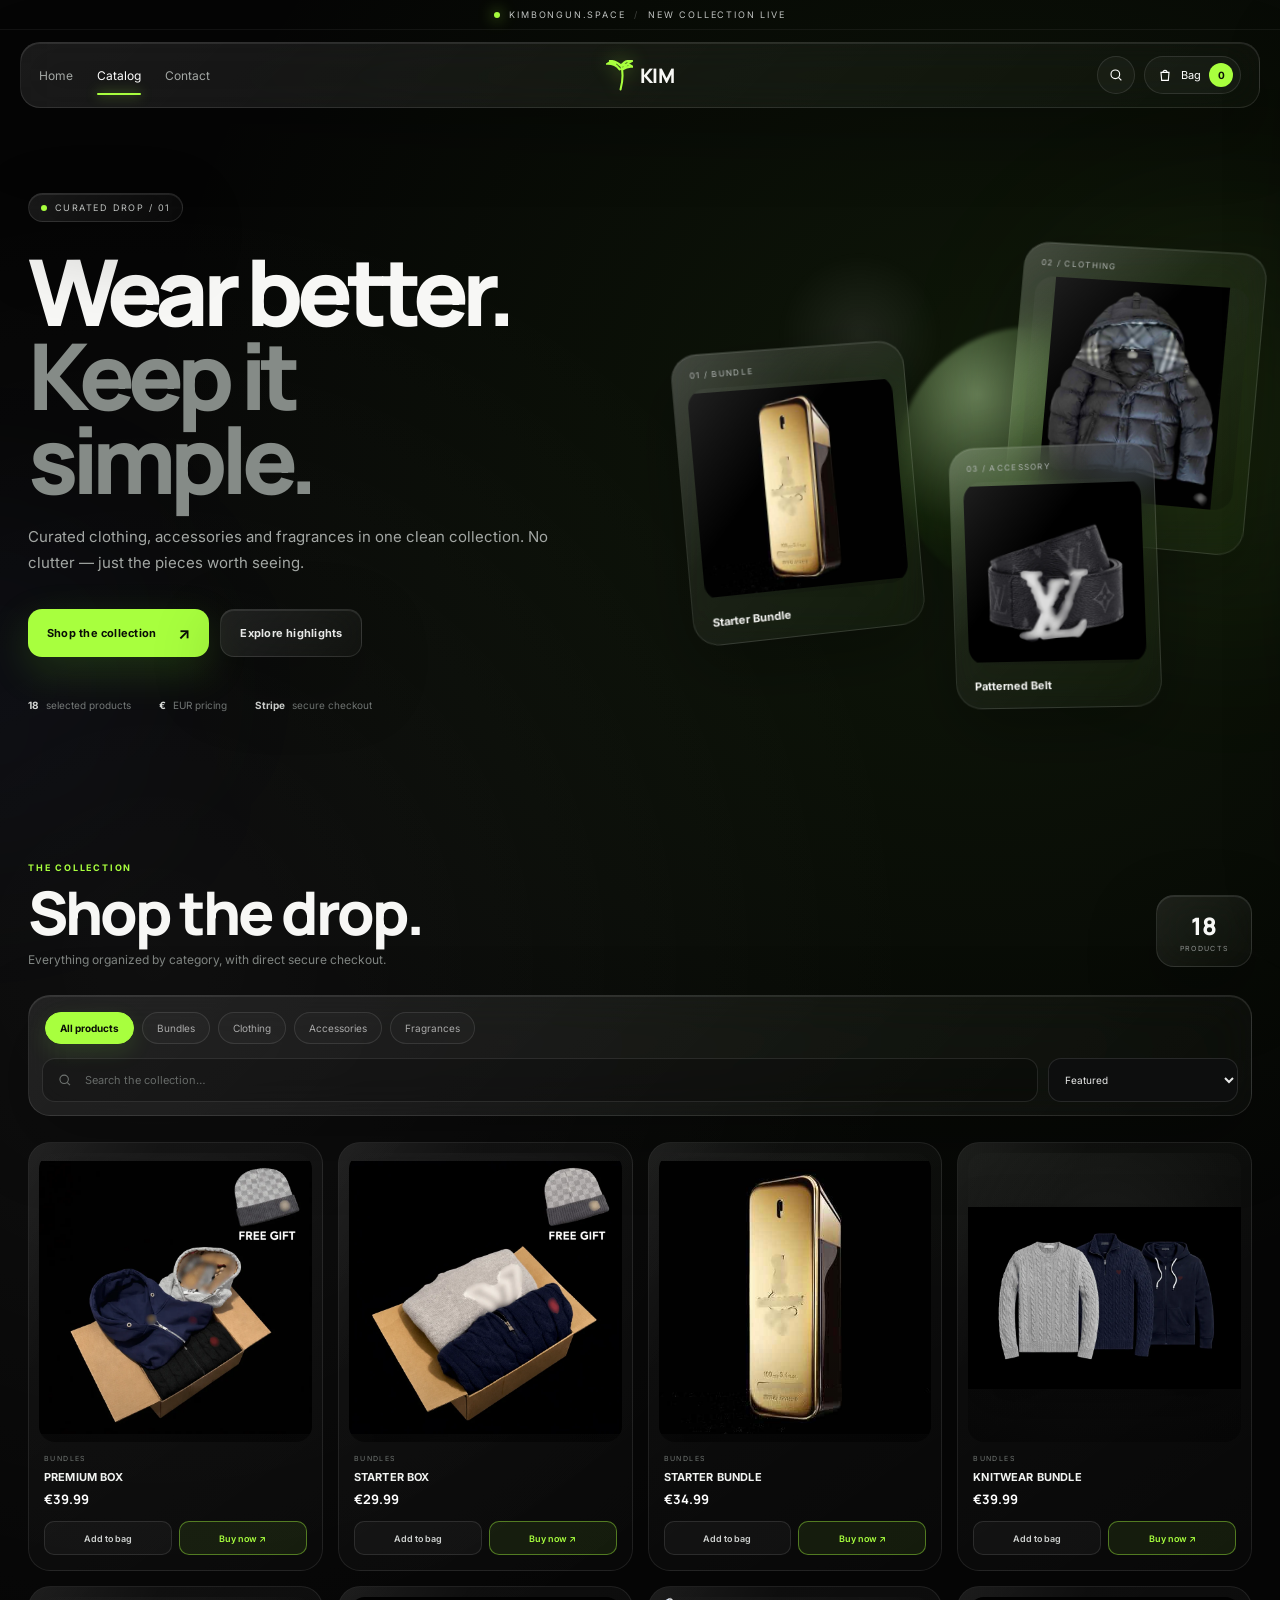
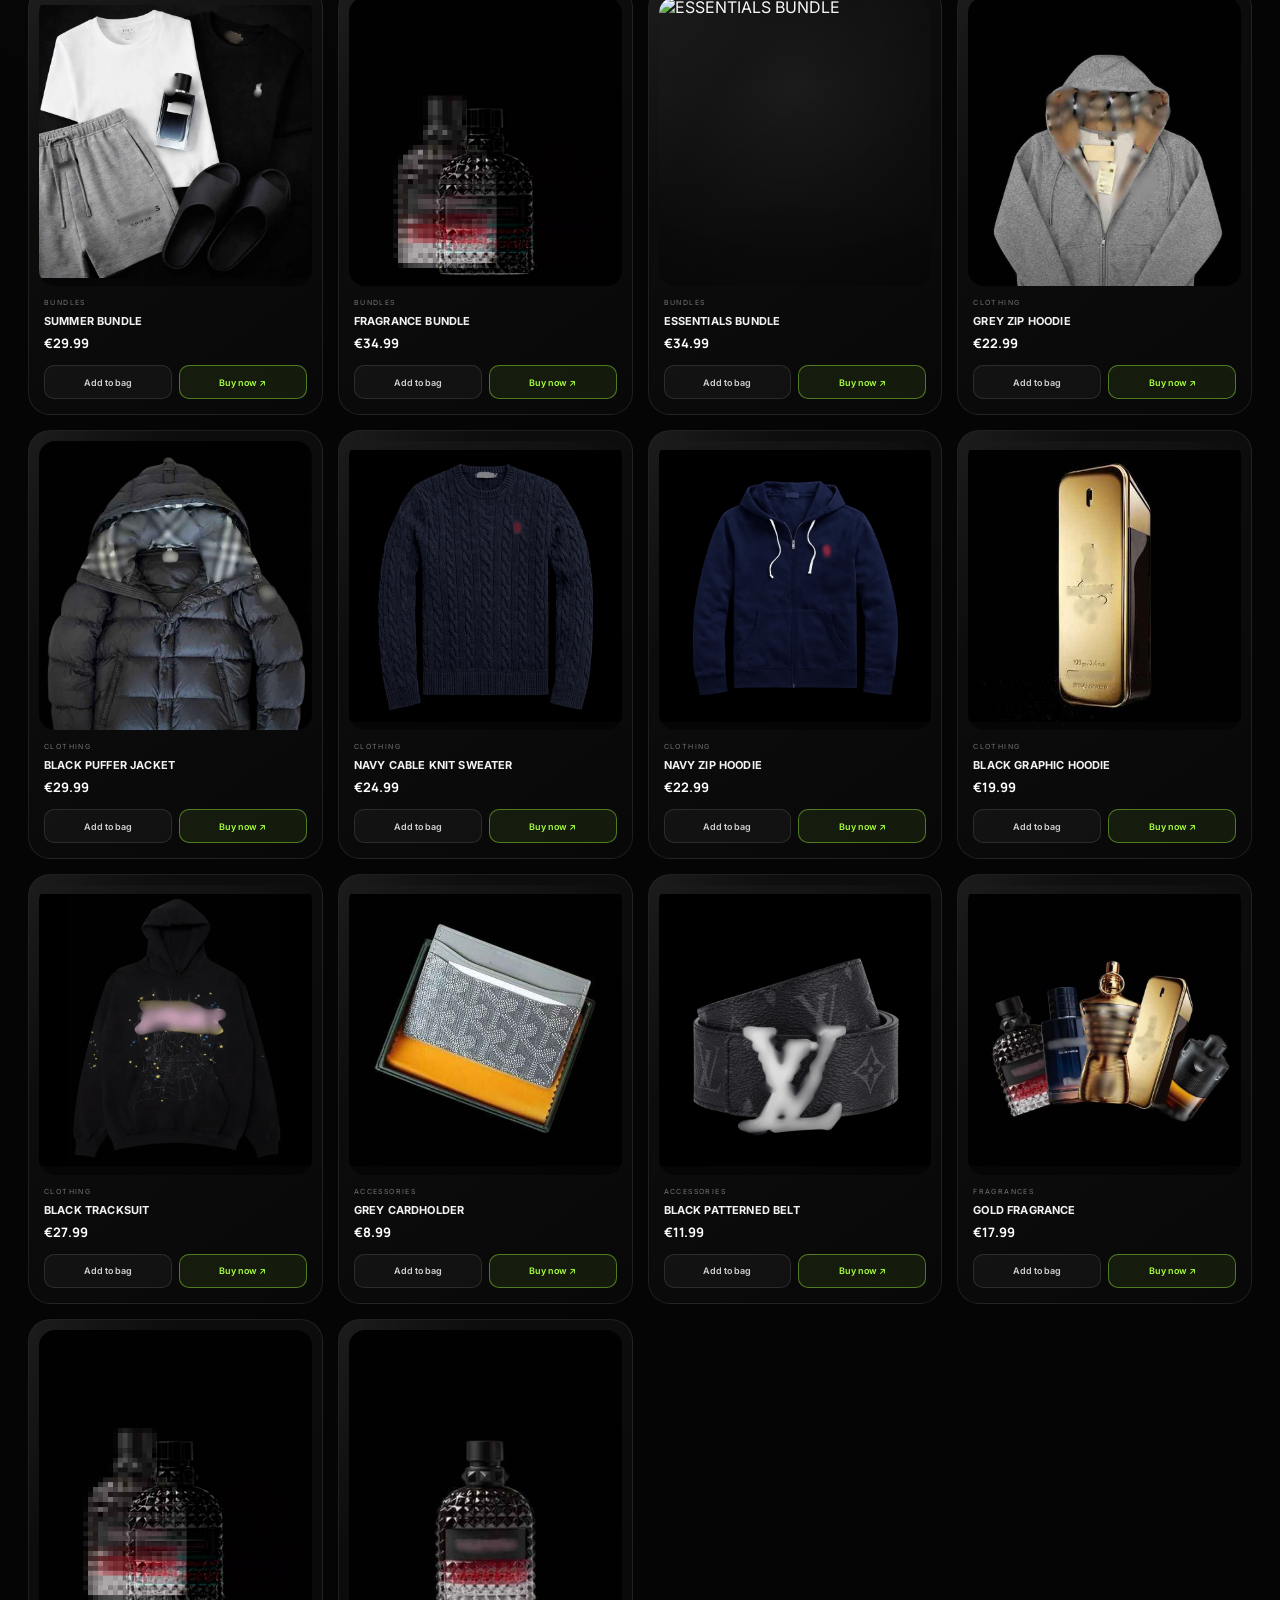
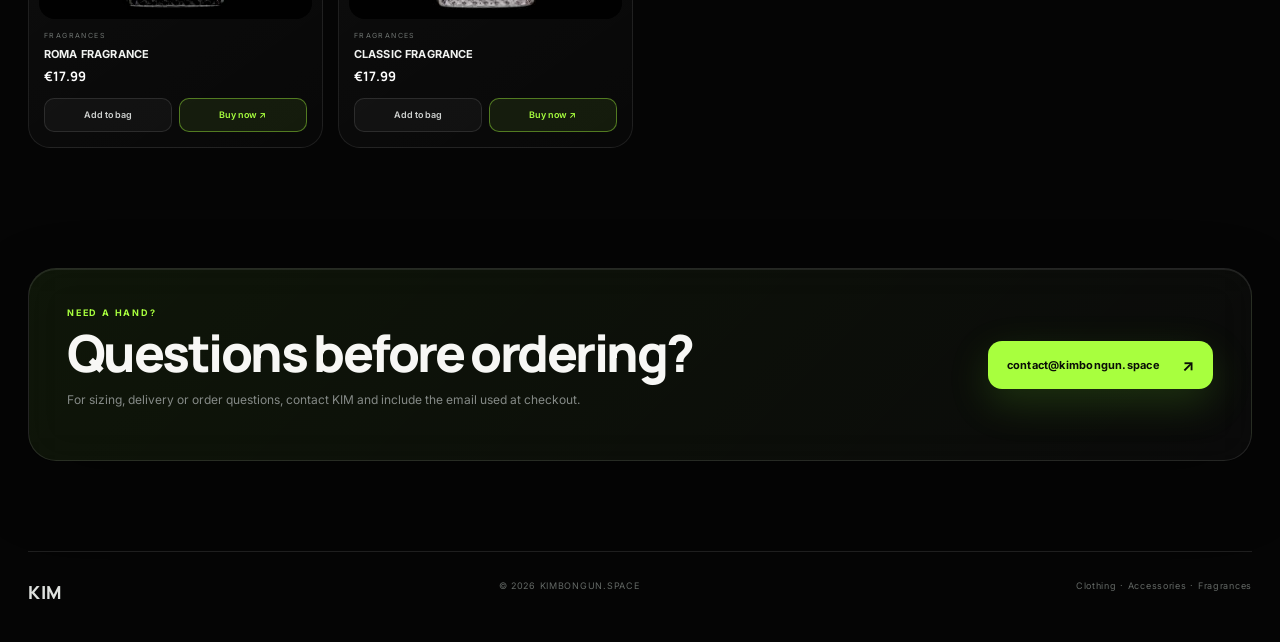
==== commit dd815a68: "Add files via upload" ====
--- a/index.html
+++ b/index.html
@@ -3,100 +3,84 @@
 <head>
   <meta charset="utf-8">
   <meta name="viewport" content="width=device-width,initial-scale=1">
+  <meta name="theme-color" content="#050505">
   <title>KIM — The Collection</title>
-  <meta name="description" content="KIMBONGUN.SPACE — clothing, accessories, fragrances and bundles.">
+  <meta name="description" content="KIMBONGUN.SPACE — curated clothing, accessories, fragrances and bundles.">
   <link rel="preconnect" href="https://fonts.googleapis.com">
   <link rel="preconnect" href="https://fonts.gstatic.com" crossorigin>
-  <link href="https://fonts.googleapis.com/css2?family=Inter:wght@400;500;600;700;800&display=swap" rel="stylesheet">
-  <link rel="stylesheet" href="style.css">
+  <link href="https://fonts.googleapis.com/css2?family=Inter:wght@400;500;600;700;800&family=Manrope:wght@600;700;800&display=swap" rel="stylesheet">
+  <link rel="stylesheet" href="style.css?v=glass-2">
 </head>
 <body>
-  <div class="top-strip">KIMBONGUN.SPACE</div>
+  <div class="ambient ambient-a"></div><div class="ambient ambient-b"></div>
+  <div class="announcement"><span class="dot"></span> KIMBONGUN.SPACE <span class="sep">/</span> NEW COLLECTION LIVE</div>
 
   <header class="site-header">
-    <div class="header-inner">
-      <nav class="desktop-nav" aria-label="Primary navigation">
-        <a href="#home">Home</a>
-        <a class="active" href="#catalog">Catalog</a>
-        <a href="#contact">Contact</a>
+    <div class="nav-shell glass">
+      <nav class="nav-left" aria-label="Primary navigation">
+        <a href="#home">Home</a><a class="active" href="#catalog">Catalog</a><a href="#contact">Contact</a>
       </nav>
-
       <a class="logo" href="#home" aria-label="KIM home">
-        <svg class="palm" viewBox="0 0 52 60" fill="none" stroke="currentColor" stroke-linecap="round" aria-hidden="true">
-          <path stroke-width="4" d="M28 57c5-18 5-34 1-48M29 11C19 2 9 3 3 7c10 0 18 4 24 11M30 11C34 3 43 1 50 2c-8 4-14 10-18 17M30 12c8-5 16-4 21 1-7-1-13 1-19 5M28 11C20 3 13 1 6 2c8 3 14 8 20 16"/>
-        </svg>
+        <svg viewBox="0 0 52 60" fill="none" stroke="currentColor" stroke-linecap="round" aria-hidden="true"><path stroke-width="4" d="M28 57c5-18 5-34 1-48M29 11C19 2 9 3 3 7c10 0 18 4 24 11M30 11C34 3 43 1 50 2c-8 4-14 10-18 17M30 12c8-5 16-4 21 1-7-1-13 1-19 5M28 11C20 3 13 1 6 2c8 3 14 8 20 16"/></svg>
         <span>KIM</span>
       </a>
-
-      <div class="header-actions">
-        <button class="icon-button" id="headerSearch" aria-label="Focus search">
-          <svg viewBox="0 0 24 24" aria-hidden="true"><circle cx="11" cy="11" r="6.5"></circle><path d="m16 16 4 4"></path></svg>
-        </button>
-        <button class="bag-button" id="bagToggle" aria-label="Open bag">
-          <svg viewBox="0 0 24 24" aria-hidden="true"><path d="M6 8h12l-1 12H7L6 8Z"></path><path d="M9 8a3 3 0 0 1 6 0"></path></svg>
-          <span>Bag</span><span class="bag-count" id="bagCount">0</span>
-        </button>
+      <div class="nav-actions">
+        <button class="circle-btn" id="headerSearch" aria-label="Focus product search"><svg viewBox="0 0 24 24"><circle cx="11" cy="11" r="6.5"></circle><path d="m16 16 4 4"></path></svg></button>
+        <button class="bag-btn" id="bagToggle"><svg viewBox="0 0 24 24"><path d="M6 8h12l-1 12H7L6 8Z"></path><path d="M9 8a3 3 0 0 1 6 0"></path></svg><span>Bag</span><b id="bagCount">0</b></button>
       </div>
     </div>
   </header>
 
   <main id="home">
-    <section class="collection" id="catalog">
-      <div class="collection-head">
-        <p class="eyebrow">THE COLLECTION</p>
-        <h1>The collection.</h1>
-        <p class="intro">Clothing, accessories, fragrances and more.</p>
+    <section class="hero section-shell">
+      <div class="hero-copy">
+        <span class="micro-pill glass"><i></i> CURATED DROP / 01</span>
+        <h1>Wear better.<br><span>Keep it simple.</span></h1>
+        <p>Curated clothing, accessories and fragrances in one clean collection. No clutter — just the pieces worth seeing.</p>
+        <div class="hero-actions"><a class="primary" href="#catalog">Shop the collection <span>↗</span></a><a class="secondary glass" href="#featured">Explore highlights</a></div>
+        <div class="trust-row"><span><b>18</b> selected products</span><span><b>€</b> EUR pricing</span><span><b>Stripe</b> secure checkout</span></div>
+      </div>
+      <div class="hero-stage" id="featured">
+        <div class="orb orb-one"></div><div class="orb orb-two"></div>
+        <article class="float-card glass card-a"><span>01 / BUNDLE</span><img src="assets/starter-bundle.png" alt="Starter bundle"><strong>Starter Bundle</strong></article>
+        <article class="float-card glass card-b"><span>02 / CLOTHING</span><img src="assets/black-puffer.jpg" alt="Black puffer jacket"><strong>Black Puffer</strong></article>
+        <article class="float-card glass card-c"><span>03 / ACCESSORY</span><img src="assets/black-patterned-belt.png" alt="Black patterned belt"><strong>Patterned Belt</strong></article>
+      </div>
+    </section>
+
+    <section class="catalog section-shell" id="catalog">
+      <div class="catalog-head">
+        <div><p class="eyebrow">THE COLLECTION</p><h2>Shop the drop.</h2><p class="sub">Everything organized by category, with direct secure checkout.</p></div>
+        <div class="count-badge glass"><span id="productCount">18</span><small>PRODUCTS</small></div>
       </div>
 
-      <div class="category-pills" id="categories" aria-label="Product categories">
-        <button class="pill active" data-category="ALL">All products</button>
-        <button class="pill" data-category="BUNDLES">Bundles</button>
-        <button class="pill" data-category="CLOTHING">Clothing</button>
-        <button class="pill" data-category="ACCESSORIES">Accessories</button>
-        <button class="pill" data-category="FRAGRANCES">Fragrances</button>
+      <div class="filter-panel glass">
+        <div class="pills" id="categories">
+          <button class="pill active" data-category="ALL">All products</button><button class="pill" data-category="BUNDLES">Bundles</button><button class="pill" data-category="CLOTHING">Clothing</button><button class="pill" data-category="ACCESSORIES">Accessories</button><button class="pill" data-category="FRAGRANCES">Fragrances</button>
+        </div>
+        <div class="tools">
+          <label class="search-box"><svg viewBox="0 0 24 24"><circle cx="11" cy="11" r="6.5"></circle><path d="m16 16 4 4"></path></svg><input id="searchInput" type="search" placeholder="Search the collection…" autocomplete="off"></label>
+          <select id="sortSelect" aria-label="Sort products"><option value="featured">Featured</option><option value="price-asc">Price: low to high</option><option value="price-desc">Price: high to low</option><option value="az">A–Z</option></select>
+        </div>
       </div>
 
-      <div class="catalog-tools">
-        <div class="search-box">
-          <svg viewBox="0 0 24 24" aria-hidden="true"><circle cx="11" cy="11" r="6.5"></circle><path d="m16 16 4 4"></path></svg>
-          <input id="searchInput" type="search" placeholder="Search the collection…" autocomplete="off">
-        </div>
-        <select id="sortSelect" aria-label="Sort products">
-          <option value="featured">Featured</option>
-          <option value="price-asc">Price: low to high</option>
-          <option value="price-desc">Price: high to low</option>
-          <option value="az">A–Z</option>
-        </select>
-      </div>
-
-      <div class="product-count" id="productCount">18 products</div>
       <div class="product-grid" id="productGrid"></div>
-      <div class="empty-state" id="emptyState" hidden>No products match your search.</div>
+      <div class="empty-state glass" id="emptyState" hidden>No products match your search.</div>
     </section>
 
-    <section class="contact" id="contact">
-      <p class="eyebrow">KIMBONGUN.SPACE</p>
-      <h2>Need a hand?</h2>
-      <p>Questions about an order, sizing or delivery? Contact us and include your order email.</p>
-      <a href="mailto:contact@kimbongun.space">contact@kimbongun.space</a>
+    <section class="contact section-shell" id="contact">
+      <div class="contact-card glass"><div><p class="eyebrow">NEED A HAND?</p><h2>Questions before ordering?</h2><p>For sizing, delivery or order questions, contact KIM and include the email used at checkout.</p></div><a class="primary" href="mailto:contact@kimbongun.space">contact@kimbongun.space <span>↗</span></a></div>
     </section>
   </main>
 
-  <footer>
-    <span>© 2026 KIM</span>
-    <span>KIMBONGUN.SPACE</span>
-  </footer>
+  <footer class="section-shell"><div class="footer-line"></div><div class="footer-content"><div class="footer-logo">KIM</div><span>© 2026 KIMBONGUN.SPACE</span><span>Clothing · Accessories · Fragrances</span></div></footer>
 
   <div class="scrim" id="scrim" hidden></div>
-  <aside class="bag-drawer" id="bagDrawer" aria-hidden="true">
-    <div class="drawer-head">
-      <div><p class="eyebrow">YOUR BAG</p><h2>Selected items</h2></div>
-      <button id="bagClose" class="close-button" aria-label="Close bag">×</button>
-    </div>
+  <aside class="bag-drawer glass" id="bagDrawer" aria-hidden="true">
+    <div class="drawer-head"><div><p class="eyebrow">YOUR BAG</p><h2>Selected items</h2></div><button id="bagClose" class="close-btn" aria-label="Close bag">×</button></div>
     <div class="bag-items" id="bagItems"></div>
-    <div class="drawer-note">Each item uses its own secure Stripe checkout link.</div>
+    <div class="drawer-note">Checkout opens securely on Stripe. Clothing checkout includes size selection.</div>
   </aside>
-
-  <script src="app.js"></script>
+  <script src="app.js?v=glass-2"></script>
 </body>
 </html>
--- a/style.css
+++ b/style.css
@@ -1,38 +1 @@
-:root{
-  --bg:#000;
-  --panel:#050505;
-  --panel-2:#090909;
-  --line:#222;
-  --line-soft:#171717;
-  --text:#fff;
-  --muted:#a1a1a1;
-  --lime:#a8ff4a;
-  --lime-2:#91ef32;
-  --max:1060px;
-}
-*{box-sizing:border-box}
-html{scroll-behavior:smooth;background:#000}
-body{margin:0;background:var(--bg);color:var(--text);font-family:Inter,Arial,sans-serif;font-size:14px;-webkit-font-smoothing:antialiased}
-button,input,select{font:inherit}button{cursor:pointer}a{color:inherit;text-decoration:none}
-.top-strip{height:31px;display:flex;align-items:center;justify-content:center;border-bottom:1px solid var(--line);font-size:9px;font-weight:700;letter-spacing:.16em}
-.site-header{height:83px;border-bottom:1px solid var(--line);background:#000;position:sticky;top:0;z-index:30}
-.header-inner{height:100%;max-width:var(--max);margin:0 auto;display:grid;grid-template-columns:1fr auto 1fr;align-items:center;padding:0 4px}
-.desktop-nav{display:flex;gap:25px;align-items:center;font-size:12px;color:#d9d9d9}
-.desktop-nav a{padding:32px 0;position:relative}.desktop-nav a:hover,.desktop-nav a.active{color:var(--lime)}
-.logo{display:flex;align-items:center;gap:7px;font-size:24px;font-weight:800;letter-spacing:-.03em}.palm{width:28px;height:33px;color:var(--lime);stroke-width:3.6}
-.header-actions{justify-self:end;display:flex;align-items:center;gap:20px}.icon-button,.bag-button,.close-button{border:0;background:none;color:#fff;padding:0}
-.icon-button svg{width:18px;height:18px;fill:none;stroke:currentColor;stroke-width:1.7}.bag-button{display:flex;gap:8px;align-items:center;font-size:12px}.bag-button svg{width:18px;height:18px;fill:none;stroke:currentColor;stroke-width:1.6}
-.bag-count{width:20px;height:20px;border-radius:50%;background:var(--lime);color:#090909;display:inline-flex;align-items:center;justify-content:center;font-weight:800;font-size:10px}
-.collection{max-width:var(--max);margin:0 auto;padding:42px 4px 92px}
-.collection-head{margin-bottom:26px}.eyebrow{margin:0 0 10px;color:#b6b6b6;font-size:10px;font-weight:700;letter-spacing:.2em}.collection h1{margin:0;font-size:35px;line-height:1.1;letter-spacing:-.045em}.intro{color:#9d9d9d;margin:13px 0 0;font-size:13px}
-.category-pills{display:flex;flex-wrap:wrap;gap:8px;margin:25px 0 22px}.pill{height:34px;border:1px solid #252525;border-radius:999px;background:#020202;color:#fff;padding:0 15px;font-size:11px;transition:.18s ease}.pill:hover{border-color:#515151}.pill.active{background:var(--lime);border-color:var(--lime);color:#050505}
-.catalog-tools{display:grid;grid-template-columns:1fr 142px;gap:10px;margin-bottom:23px}.search-box{height:44px;border:1px solid #222;background:#090909;display:flex;align-items:center;gap:10px;padding:0 14px;border-radius:3px}.search-box:focus-within{border-color:#3b3b3b}.search-box svg{width:16px;height:16px;fill:none;stroke:#676767;stroke-width:1.8}.search-box input{flex:1;background:transparent;border:0;outline:0;color:#fff;font-size:12px}.search-box input::placeholder{color:#6b6b6b}
-select{height:44px;border:1px solid #222;background:#090909;color:#fff;border-radius:3px;padding:0 13px;outline:none;font-size:12px}.product-count{font-size:11px;color:#9c9c9c;margin-bottom:17px}
-.product-grid{display:grid;grid-template-columns:repeat(4,minmax(0,1fr));gap:29px 10px}.product-card{min-width:0}.image-wrap{aspect-ratio:1/1;border:1px solid #242424;border-radius:5px;background:#020202;overflow:hidden;display:flex;align-items:center;justify-content:center;position:relative}.image-wrap img{width:100%;height:100%;object-fit:contain;transition:transform .22s ease}.product-card:hover .image-wrap img{transform:scale(1.015)}
-.product-info{text-align:center;padding:12px 4px 0}.category{color:#777;font-size:8px;font-weight:700;letter-spacing:.18em;margin:0 0 8px}.product-title{font-size:10px;font-weight:600;margin:0 0 10px}.buy-row{display:flex;align-items:center;justify-content:center;gap:8px}.price{font-size:13px;font-weight:700}.buy-now,.add-bag{border:1px solid #2a2a2a;border-radius:3px;height:29px;padding:0 10px;background:#090909;color:#fff;font-size:10px}.buy-now:hover{background:var(--lime);border-color:var(--lime);color:#050505}.add-bag:hover{border-color:#686868}.card-actions{display:flex;justify-content:center;gap:6px;margin-top:8px}
-.empty-state{padding:70px 0;color:#777;text-align:center}.contact{border-top:1px solid #171717;max-width:var(--max);margin:0 auto;padding:65px 4px 80px}.contact h2{font-size:30px;letter-spacing:-.04em;margin:0 0 10px}.contact p:not(.eyebrow){color:#909090;max-width:520px;line-height:1.6}.contact a{display:inline-block;color:var(--lime);margin-top:8px}
-footer{border-top:1px solid #171717;min-height:75px;display:flex;justify-content:space-between;align-items:center;max-width:var(--max);margin:0 auto;color:#5f5f5f;font-size:9px;letter-spacing:.1em}
-.scrim{position:fixed;inset:0;background:rgba(0,0,0,.72);z-index:50}.bag-drawer{position:fixed;top:0;right:0;width:min(430px,94vw);height:100dvh;background:#050505;border-left:1px solid #222;z-index:60;transform:translateX(100%);transition:transform .24s ease;display:flex;flex-direction:column}.bag-drawer.open{transform:none}.drawer-head{padding:24px;display:flex;align-items:flex-start;justify-content:space-between;border-bottom:1px solid #1d1d1d}.drawer-head h2{font-size:24px;margin:0}.close-button{font-size:27px;line-height:1}.bag-items{overflow:auto;flex:1;padding:6px 22px}.bag-empty{color:#777;padding:25px 0}.bag-item{display:grid;grid-template-columns:64px 1fr auto;gap:13px;align-items:center;padding:16px 0;border-bottom:1px solid #181818}.bag-item img{width:64px;height:64px;object-fit:contain;background:#000;border:1px solid #1f1f1f}.bag-item h3{font-size:11px;margin:0 0 5px}.bag-item p{font-size:11px;color:#8a8a8a;margin:0}.bag-item-actions{display:flex;flex-direction:column;gap:6px;align-items:flex-end}.mini-buy{background:var(--lime);color:#050505;border:0;border-radius:3px;height:28px;padding:0 9px;font-size:9px;font-weight:700}.remove{border:0;background:none;color:#777;font-size:9px}.drawer-note{padding:18px 22px;border-top:1px solid #1d1d1d;color:#6e6e6e;font-size:10px;line-height:1.5}
-@media(max-width:1120px){.header-inner,.collection,.contact,footer{margin-left:28px;margin-right:28px}.header-inner{max-width:none}.collection,.contact,footer{max-width:none}}
-@media(max-width:820px){.product-grid{grid-template-columns:repeat(2,minmax(0,1fr))}.desktop-nav{gap:16px}.catalog-tools{grid-template-columns:1fr 130px}}
-@media(max-width:620px){.top-strip{height:27px}.site-header{height:68px}.header-inner{margin:0 16px;grid-template-columns:1fr auto}.desktop-nav{display:none}.logo{justify-self:start}.header-actions{justify-self:end}.collection{margin:0;padding:32px 16px 70px}.collection h1{font-size:31px}.catalog-tools{grid-template-columns:1fr}.product-grid{grid-template-columns:repeat(2,minmax(0,1fr));gap:24px 8px}.buy-row{flex-direction:column;gap:5px}.card-actions{flex-direction:column}.buy-now,.add-bag{width:100%}.contact{margin:0;padding:55px 16px}.contact h2{font-size:27px}footer{margin:0 16px}.category-pills{gap:6px}.pill{padding:0 12px;height:32px}.image-wrap{border-radius:4px}}
+:root{--bg:#050505;--panel:rgba(20,21,22,.64);--panel2:rgba(255,255,255,.055);--line:rgba(255,255,255,.105);--line2:rgba(255,255,255,.18);--ink:#f7f7f5;--muted:#969a98;--lime:#a8ff3e;--lime2:#79e828;--max:1280px;--r:24px}*{box-sizing:border-box}html{scroll-behavior:smooth}body{margin:0;color:var(--ink);background:radial-gradient(circle at 77% 12%,rgba(111,210,44,.09),transparent 24%),radial-gradient(circle at 12% 25%,rgba(255,255,255,.045),transparent 25%),var(--bg);font-family:Inter,Arial,sans-serif;min-height:100vh;overflow-x:hidden}body:before{content:"";position:fixed;inset:0;pointer-events:none;opacity:.19;background-image:linear-gradient(rgba(255,255,255,.018) 1px,transparent 1px),linear-gradient(90deg,rgba(255,255,255,.018) 1px,transparent 1px);background-size:44px 44px;mask-image:linear-gradient(to bottom,black,transparent 70%)}a{color:inherit;text-decoration:none}button,input,select{font:inherit}.ambient{position:fixed;border-radius:50%;filter:blur(95px);pointer-events:none;z-index:-1}.ambient-a{width:360px;height:360px;background:rgba(157,255,64,.07);right:-130px;top:240px}.ambient-b{width:330px;height:330px;background:rgba(90,110,255,.045);left:-180px;top:520px}.glass{background:linear-gradient(135deg,rgba(255,255,255,.085),rgba(255,255,255,.025));border:1px solid var(--line);box-shadow:inset 0 1px 0 rgba(255,255,255,.09),0 25px 70px rgba(0,0,0,.3);backdrop-filter:blur(22px) saturate(130%);-webkit-backdrop-filter:blur(22px) saturate(130%)}.announcement{height:30px;display:flex;align-items:center;justify-content:center;gap:9px;border-bottom:1px solid rgba(255,255,255,.06);font-size:9px;letter-spacing:.2em;color:#c3c6c4}.announcement .dot{width:6px;height:6px;border-radius:50%;background:var(--lime);box-shadow:0 0 15px var(--lime)}.announcement .sep{opacity:.3}.site-header{position:sticky;top:12px;z-index:30;padding:12px 20px}.nav-shell{max-width:var(--max);margin:auto;height:66px;border-radius:20px;display:grid;grid-template-columns:1fr auto 1fr;align-items:center;padding:0 18px}.nav-left{display:flex;gap:24px;font-size:12px}.nav-left a{color:#a4a8a5;transition:.2s}.nav-left a:hover,.nav-left a.active{color:#fff}.nav-left a.active{position:relative}.nav-left a.active:after{content:"";position:absolute;left:0;right:0;bottom:-12px;height:2px;background:var(--lime);border-radius:2px;box-shadow:0 0 12px rgba(168,255,62,.7)}.logo{display:flex;align-items:center;gap:7px;font:800 20px Manrope,sans-serif;letter-spacing:-.04em}.logo svg{width:27px;height:31px;color:var(--lime);filter:drop-shadow(0 0 9px rgba(168,255,62,.35))}.nav-actions{justify-self:end;display:flex;align-items:center;gap:9px}.circle-btn,.bag-btn,.close-btn{border:1px solid var(--line);color:#fff;background:rgba(255,255,255,.035)}.circle-btn{width:38px;height:38px;border-radius:50%;display:grid;place-items:center}.circle-btn svg,.bag-btn svg,.search-box svg{width:16px;height:16px;fill:none;stroke:currentColor;stroke-width:1.7}.bag-btn{height:38px;border-radius:999px;padding:0 7px 0 12px;display:flex;align-items:center;gap:8px;font-size:11px}.bag-btn b{width:24px;height:24px;border-radius:50%;display:grid;place-items:center;background:var(--lime);color:#0a1006;font-size:10px}.section-shell{max-width:var(--max);margin:auto;padding-left:28px;padding-right:28px}.hero{min-height:650px;display:grid;grid-template-columns:1fr .92fr;align-items:center;gap:40px;padding-top:72px;padding-bottom:80px}.hero-copy{position:relative;z-index:2}.micro-pill{display:inline-flex;align-items:center;gap:8px;border-radius:999px;padding:8px 12px;font-size:9px;letter-spacing:.16em;color:#bfc2c0}.micro-pill i{width:6px;height:6px;border-radius:50%;background:var(--lime)}.hero h1{font:800 clamp(58px,7.2vw,108px)/.91 Manrope,sans-serif;letter-spacing:-.07em;margin:28px 0 22px;max-width:8.5ch}.hero h1 span{color:#858b87}.hero-copy>p{max-width:560px;color:#a3a7a4;font-size:15px;line-height:1.75}.hero-actions{display:flex;gap:11px;margin-top:32px;flex-wrap:wrap}.primary,.secondary{height:48px;border-radius:14px;padding:0 19px;display:inline-flex;align-items:center;gap:22px;font-size:11px;font-weight:700;letter-spacing:.02em}.primary{background:var(--lime);color:#0a0e07;box-shadow:0 14px 40px rgba(116,238,39,.17)}.primary span{font-size:16px}.secondary{color:#e7e8e7}.trust-row{margin-top:42px;display:flex;gap:28px;color:#737876;font-size:10px}.trust-row b{color:#d7dad7;font-weight:700;margin-right:4px}.hero-stage{height:520px;position:relative;perspective:1000px}.orb{position:absolute;border-radius:50%;filter:blur(2px)}.orb-one{width:270px;height:270px;right:15%;top:26%;background:radial-gradient(circle at 30% 25%,rgba(212,255,181,.45),rgba(108,234,40,.08) 48%,rgba(0,0,0,0) 72%)}.orb-two{width:180px;height:180px;left:15%;top:10%;background:radial-gradient(circle,rgba(255,255,255,.08),transparent 65%)}.float-card{position:absolute;width:230px;border-radius:26px;padding:13px;overflow:hidden;transition:.35s ease;transform-style:preserve-3d}.float-card:before{content:"";position:absolute;inset:-1px;background:linear-gradient(130deg,rgba(255,255,255,.16),transparent 40%);pointer-events:none}.float-card span{display:block;font-size:8px;letter-spacing:.16em;color:#a8adaa;margin:2px 4px 9px}.float-card img{width:100%;aspect-ratio:1/1.04;object-fit:contain;border-radius:18px;background:linear-gradient(145deg,rgba(255,255,255,.035),rgba(0,0,0,.2))}.float-card strong{display:block;font-size:11px;margin:10px 5px 2px}.card-a{left:0;top:155px;transform:rotateY(8deg) rotateZ(-5deg)}.card-b{right:0;top:55px;transform:rotateY(-8deg) rotateZ(5deg);width:240px}.card-c{right:95px;bottom:4px;width:205px;transform:rotateY(-4deg) rotateZ(-2deg)}.float-card:hover{transform:translateY(-10px) rotate(0);border-color:rgba(168,255,62,.35);box-shadow:0 35px 80px rgba(0,0,0,.52)}.catalog{padding-top:70px;padding-bottom:70px}.catalog-head{display:flex;align-items:end;justify-content:space-between;gap:30px;margin-bottom:28px}.eyebrow{font-size:9px;letter-spacing:.2em;color:var(--lime);font-weight:700;margin:0 0 9px}.catalog-head h2,.contact-card h2,.drawer-head h2{font:800 clamp(36px,4.7vw,65px)/1 Manrope,sans-serif;letter-spacing:-.05em;margin:0}.catalog-head .sub{color:#818683;font-size:12px;margin:10px 0 0}.count-badge{width:96px;height:72px;border-radius:18px;display:flex;flex-direction:column;align-items:center;justify-content:center}.count-badge span{font:800 24px Manrope}.count-badge small{font-size:7px;letter-spacing:.18em;color:#8d918f;margin-top:2px}.filter-panel{border-radius:22px;padding:13px;margin-bottom:26px}.pills{display:flex;gap:8px;flex-wrap:wrap;padding:3px}.pill{border:1px solid var(--line);background:rgba(255,255,255,.025);color:#aaa;font-size:10px;padding:9px 14px;border-radius:999px;cursor:pointer;transition:.2s}.pill:hover{border-color:var(--line2);color:#fff}.pill.active{background:var(--lime);border-color:var(--lime);color:#0a0e07;font-weight:700;box-shadow:0 8px 22px rgba(133,255,56,.12)}.tools{display:grid;grid-template-columns:1fr 190px;gap:10px;margin-top:11px}.search-box{height:44px;border:1px solid var(--line);background:rgba(0,0,0,.24);border-radius:13px;display:flex;align-items:center;gap:10px;padding:0 14px;color:#707572}.search-box input{width:100%;border:0;outline:0;background:transparent;color:#fff;font-size:11px}.search-box input::placeholder{color:#676b69}select{height:44px;border:1px solid var(--line);background:#0d0e0e;color:#e8e9e8;border-radius:13px;padding:0 12px;font-size:10px;outline:none}.product-grid{display:grid;grid-template-columns:repeat(4,minmax(0,1fr));gap:15px}.product-card{position:relative;border:1px solid rgba(255,255,255,.085);border-radius:22px;padding:10px;background:linear-gradient(145deg,rgba(255,255,255,.045),rgba(255,255,255,.015));overflow:hidden;transition:transform .28s ease,border-color .28s ease,box-shadow .28s ease}.product-card:before{content:"";position:absolute;inset:0;background:linear-gradient(120deg,rgba(255,255,255,.055),transparent 25%);pointer-events:none}.product-card:hover{transform:translateY(-5px);border-color:rgba(168,255,62,.23);box-shadow:0 25px 55px rgba(0,0,0,.38)}.image-wrap{position:relative;aspect-ratio:1/1.06;border-radius:16px;overflow:hidden;background:radial-gradient(circle at 50% 30%,rgba(255,255,255,.06),rgba(255,255,255,.012) 58%,rgba(0,0,0,.22));display:grid;place-items:center}.image-wrap:after{content:"";position:absolute;inset:0;background:linear-gradient(to bottom,transparent 65%,rgba(0,0,0,.2));pointer-events:none}.image-wrap img{width:100%;height:100%;object-fit:contain;transition:transform .36s ease;filter:drop-shadow(0 22px 25px rgba(0,0,0,.35))}.product-card:hover .image-wrap img{transform:scale(1.035)}.product-info{padding:12px 5px 5px}.category{font-size:7px;letter-spacing:.2em;color:#6f7471;margin:0 0 7px}.product-title{font-size:11px;letter-spacing:.015em;margin:0;color:#f1f3f1}.price{display:block;font:700 13px Manrope;margin-top:6px;color:#fff}.card-actions{display:grid;grid-template-columns:1fr 1fr;gap:7px;margin-top:13px}.card-actions button,.mini-buy,.remove{height:34px;border-radius:10px;font-size:9px;font-weight:600;cursor:pointer}.add-bag{background:rgba(255,255,255,.035);border:1px solid var(--line);color:#cfd2d0}.buy-now,.mini-buy{border:1px solid rgba(168,255,62,.42);background:rgba(168,255,62,.08);color:var(--lime)}.card-actions button:hover,.mini-buy:hover{filter:brightness(1.18)}.empty-state{padding:50px;border-radius:20px;text-align:center;color:#858a87}.contact{padding-top:50px;padding-bottom:90px}.contact-card{border-radius:28px;padding:38px;display:flex;align-items:center;justify-content:space-between;gap:35px;background:linear-gradient(135deg,rgba(151,255,66,.07),rgba(255,255,255,.025))}.contact-card h2{font-size:clamp(32px,4vw,52px)}.contact-card p:not(.eyebrow){color:#858a87;max-width:620px;font-size:12px;line-height:1.7}.footer-line{height:1px;background:var(--line)}.footer-content{display:flex;justify-content:space-between;gap:25px;padding:28px 0 38px;color:#646966;font-size:9px;letter-spacing:.08em}.footer-logo{font:800 18px Manrope;color:#dfe2df}.scrim{position:fixed;inset:0;background:rgba(0,0,0,.58);backdrop-filter:blur(6px);z-index:50}.bag-drawer{position:fixed;z-index:60;right:14px;top:14px;bottom:14px;width:min(420px,calc(100vw - 28px));border-radius:27px;transform:translateX(calc(100% + 30px));transition:.3s ease;display:flex;flex-direction:column;background:rgba(12,13,13,.84)}.bag-drawer.open{transform:translateX(0)}.drawer-head{padding:24px;display:flex;justify-content:space-between;align-items:start;border-bottom:1px solid var(--line)}.drawer-head h2{font-size:28px}.close-btn{width:38px;height:38px;border-radius:50%;font-size:22px}.bag-items{padding:15px 22px;overflow:auto;flex:1}.bag-empty{color:#777;font-size:12px}.bag-item{display:grid;grid-template-columns:68px 1fr auto;gap:12px;align-items:center;padding:13px 0;border-bottom:1px solid var(--line)}.bag-item img{width:68px;height:74px;object-fit:contain;border-radius:12px;background:rgba(255,255,255,.035)}.bag-item h3{font-size:10px;margin:0 0 5px}.bag-item p{font-size:11px;margin:0;color:#999}.bag-item-actions{display:flex;flex-direction:column;gap:6px}.mini-buy,.remove{height:29px;padding:0 10px}.remove{border:1px solid var(--line);background:transparent;color:#737875}.drawer-note{padding:18px 22px;border-top:1px solid var(--line);font-size:9px;line-height:1.55;color:#737875}@media(max-width:1000px){.hero{grid-template-columns:1fr;min-height:auto;padding-top:60px}.hero-stage{height:440px;max-width:650px;width:100%;margin:auto}.product-grid{grid-template-columns:repeat(3,1fr)}.nav-left{gap:14px}.trust-row{flex-wrap:wrap}.contact-card{align-items:flex-start;flex-direction:column}}@media(max-width:760px){.announcement{font-size:7px}.site-header{top:5px;padding:7px 9px}.nav-shell{height:58px;padding:0 11px}.nav-left{display:none}.nav-shell{grid-template-columns:1fr 1fr}.logo{justify-self:start}.nav-actions{justify-self:end}.section-shell{padding-left:14px;padding-right:14px}.hero{padding-top:42px;padding-bottom:50px}.hero h1{font-size:58px}.hero-stage{height:370px}.float-card{width:170px;padding:9px;border-radius:20px}.card-b{width:178px}.card-c{width:155px;right:60px}.catalog{padding-top:40px}.catalog-head{align-items:flex-start}.count-badge{display:none}.filter-panel{padding:9px}.tools{grid-template-columns:1fr}.product-grid{grid-template-columns:repeat(2,1fr);gap:9px}.product-card{border-radius:16px;padding:7px}.image-wrap{border-radius:12px}.card-actions{grid-template-columns:1fr}.add-bag{display:none!important}.contact-card{padding:25px;border-radius:22px}.footer-content{flex-direction:column;gap:10px}.bag-item{grid-template-columns:58px 1fr}.bag-item-actions{grid-column:2/3;flex-direction:row}}@media(max-width:430px){.hero h1{font-size:50px}.hero-stage{height:330px}.card-a{top:125px}.card-b{top:20px}.card-c{bottom:0;right:34px}.product-title{font-size:10px}.price{font-size:12px}}
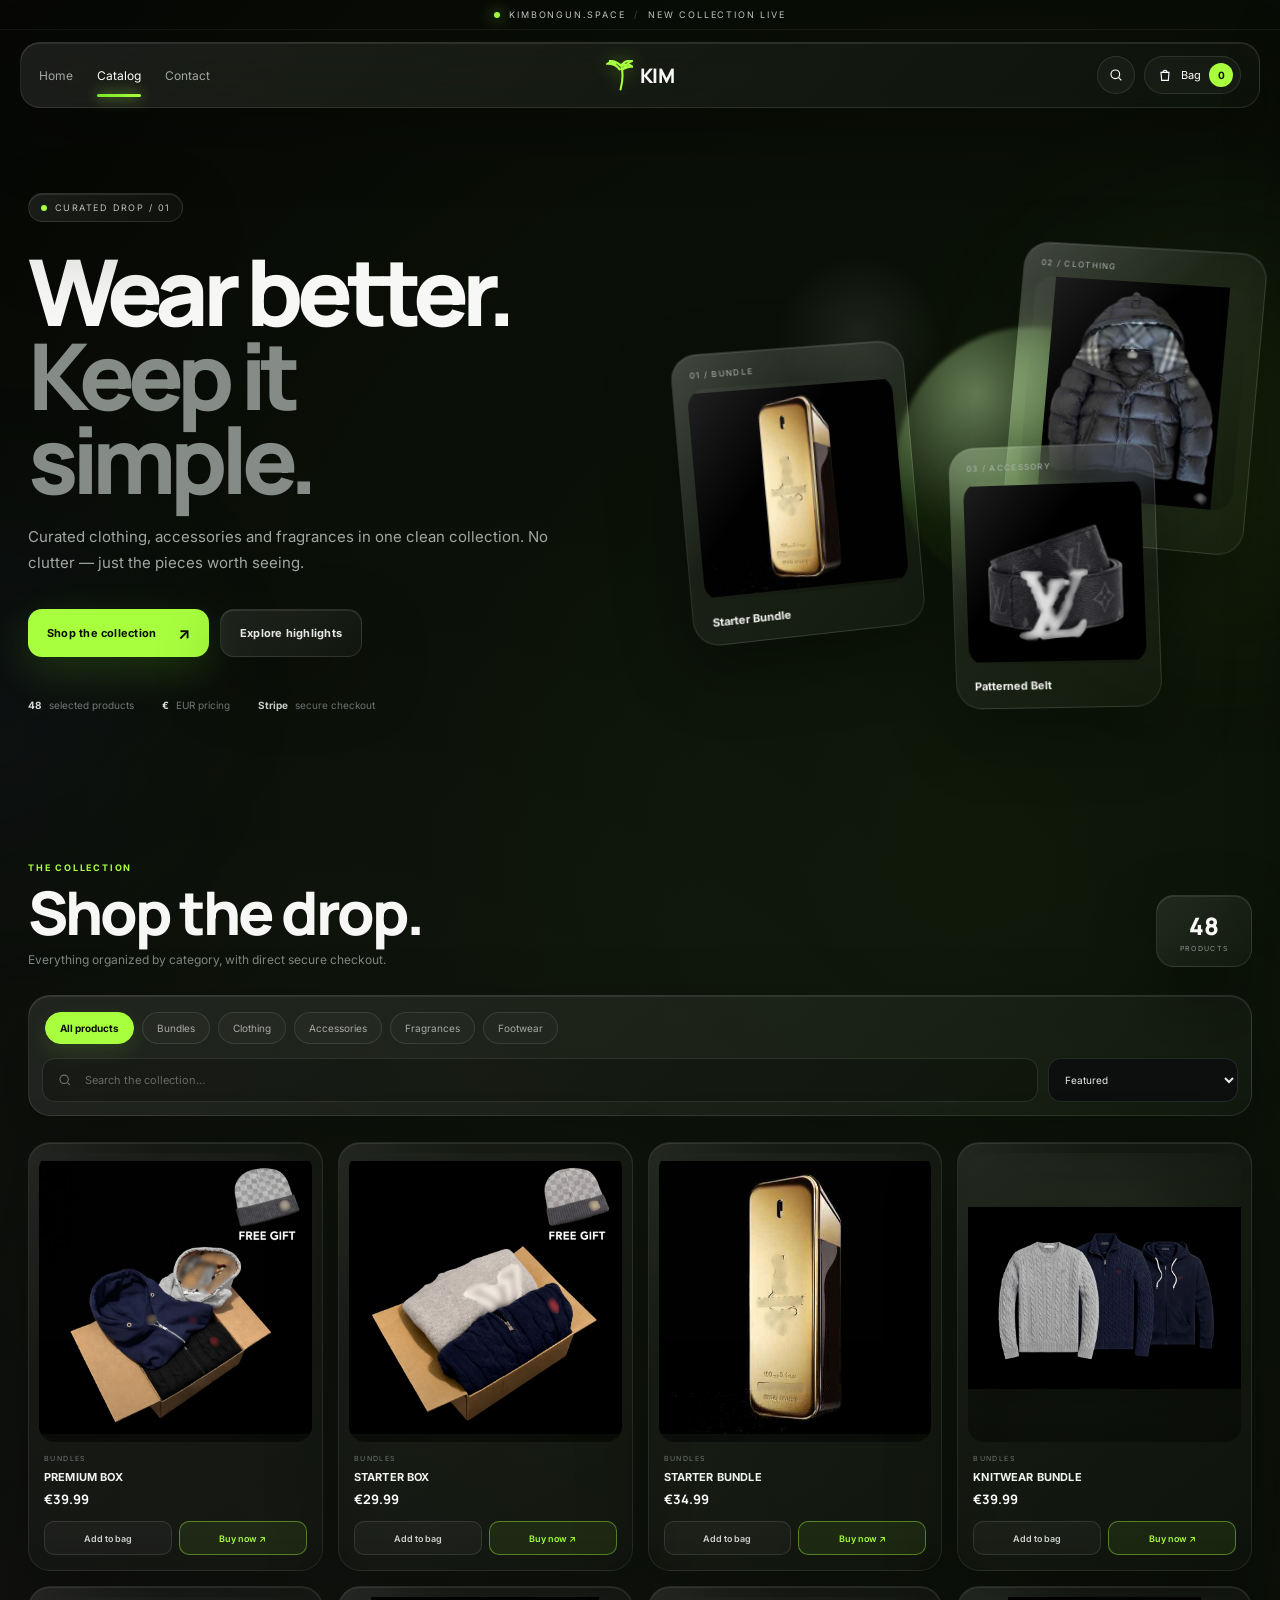
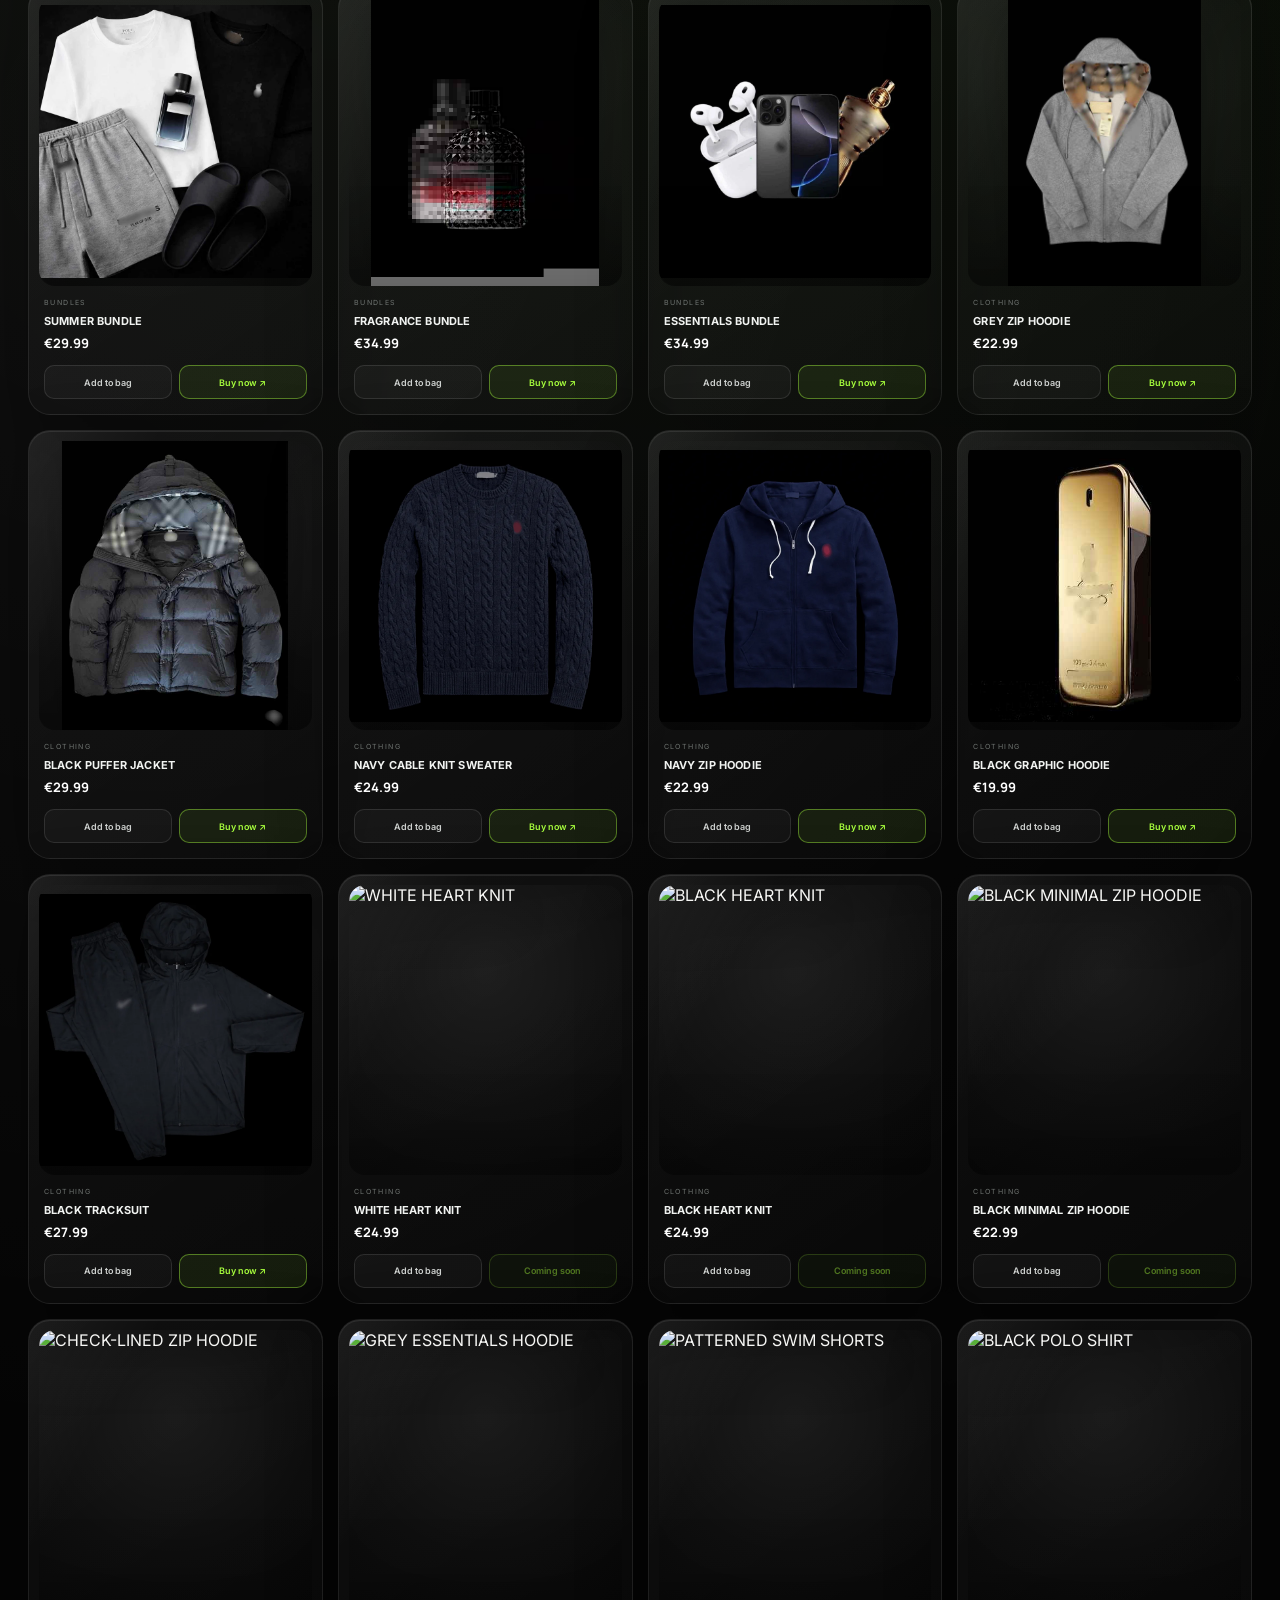
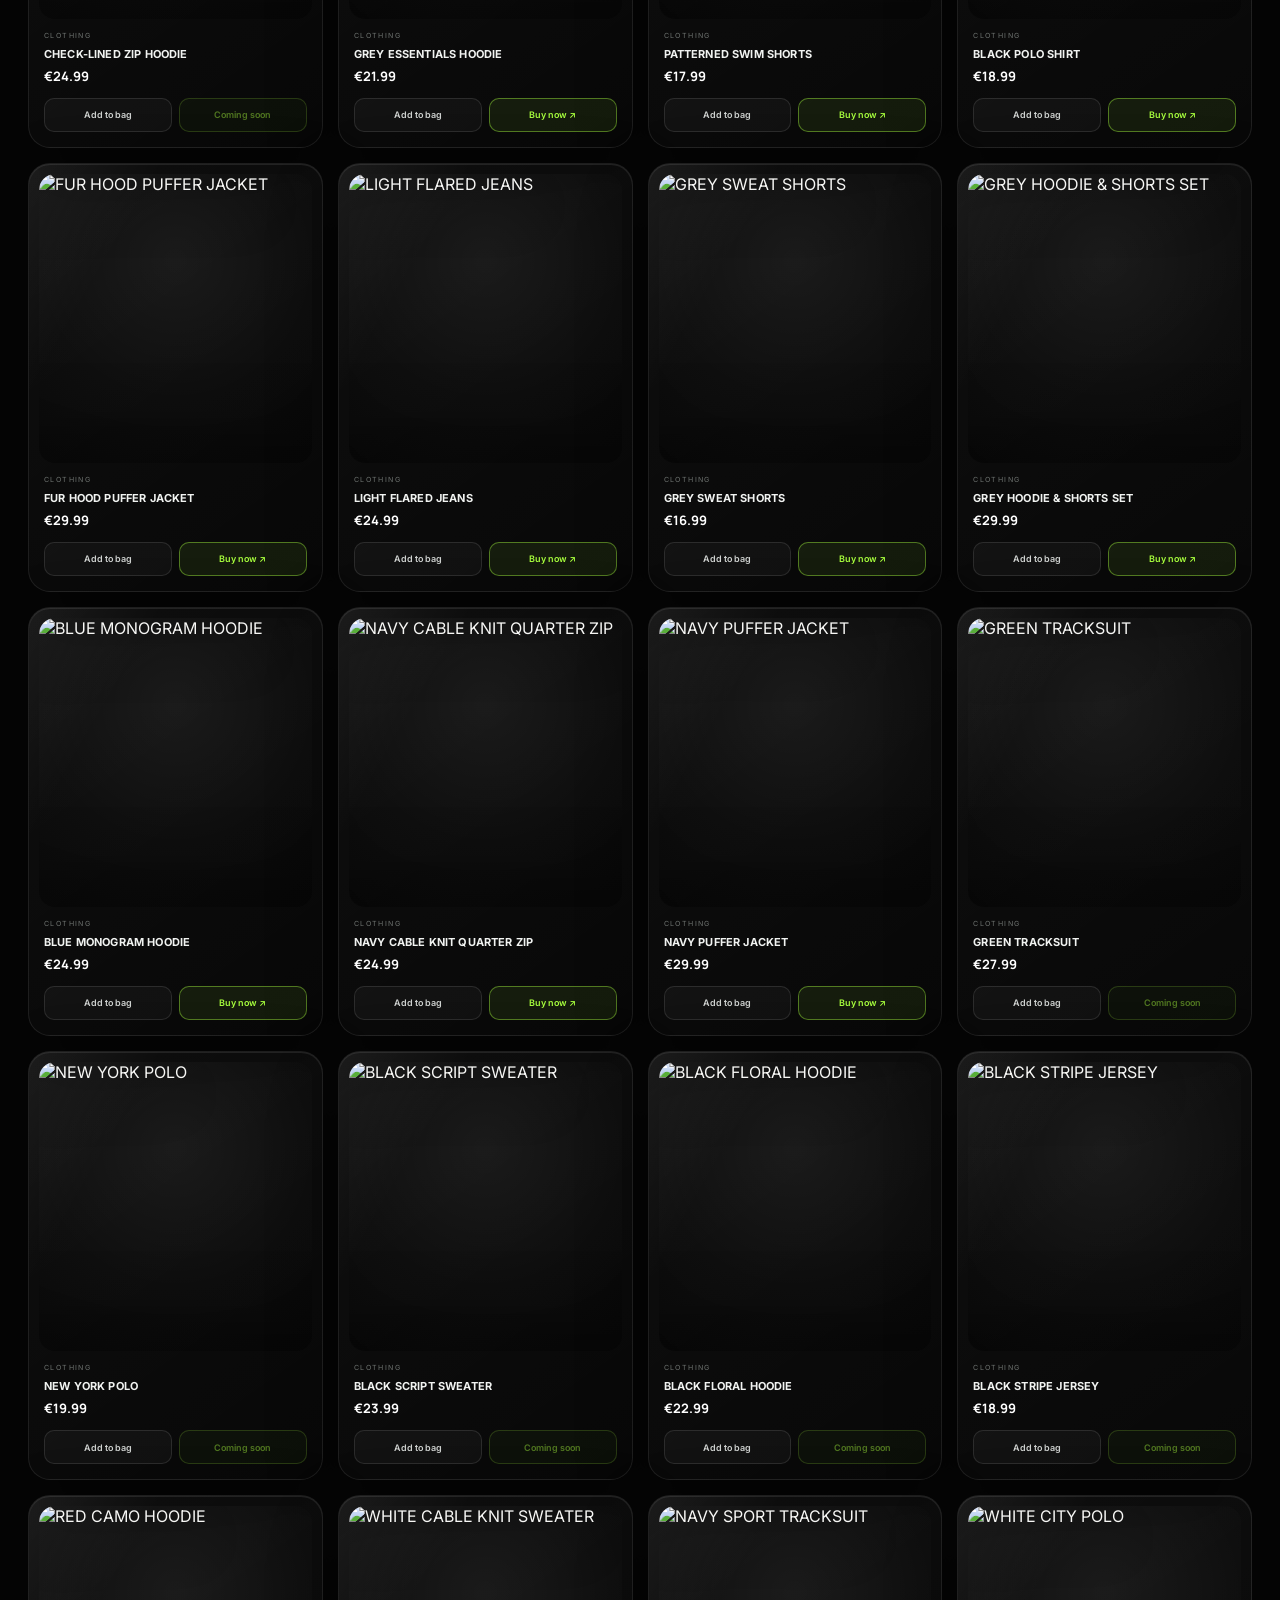
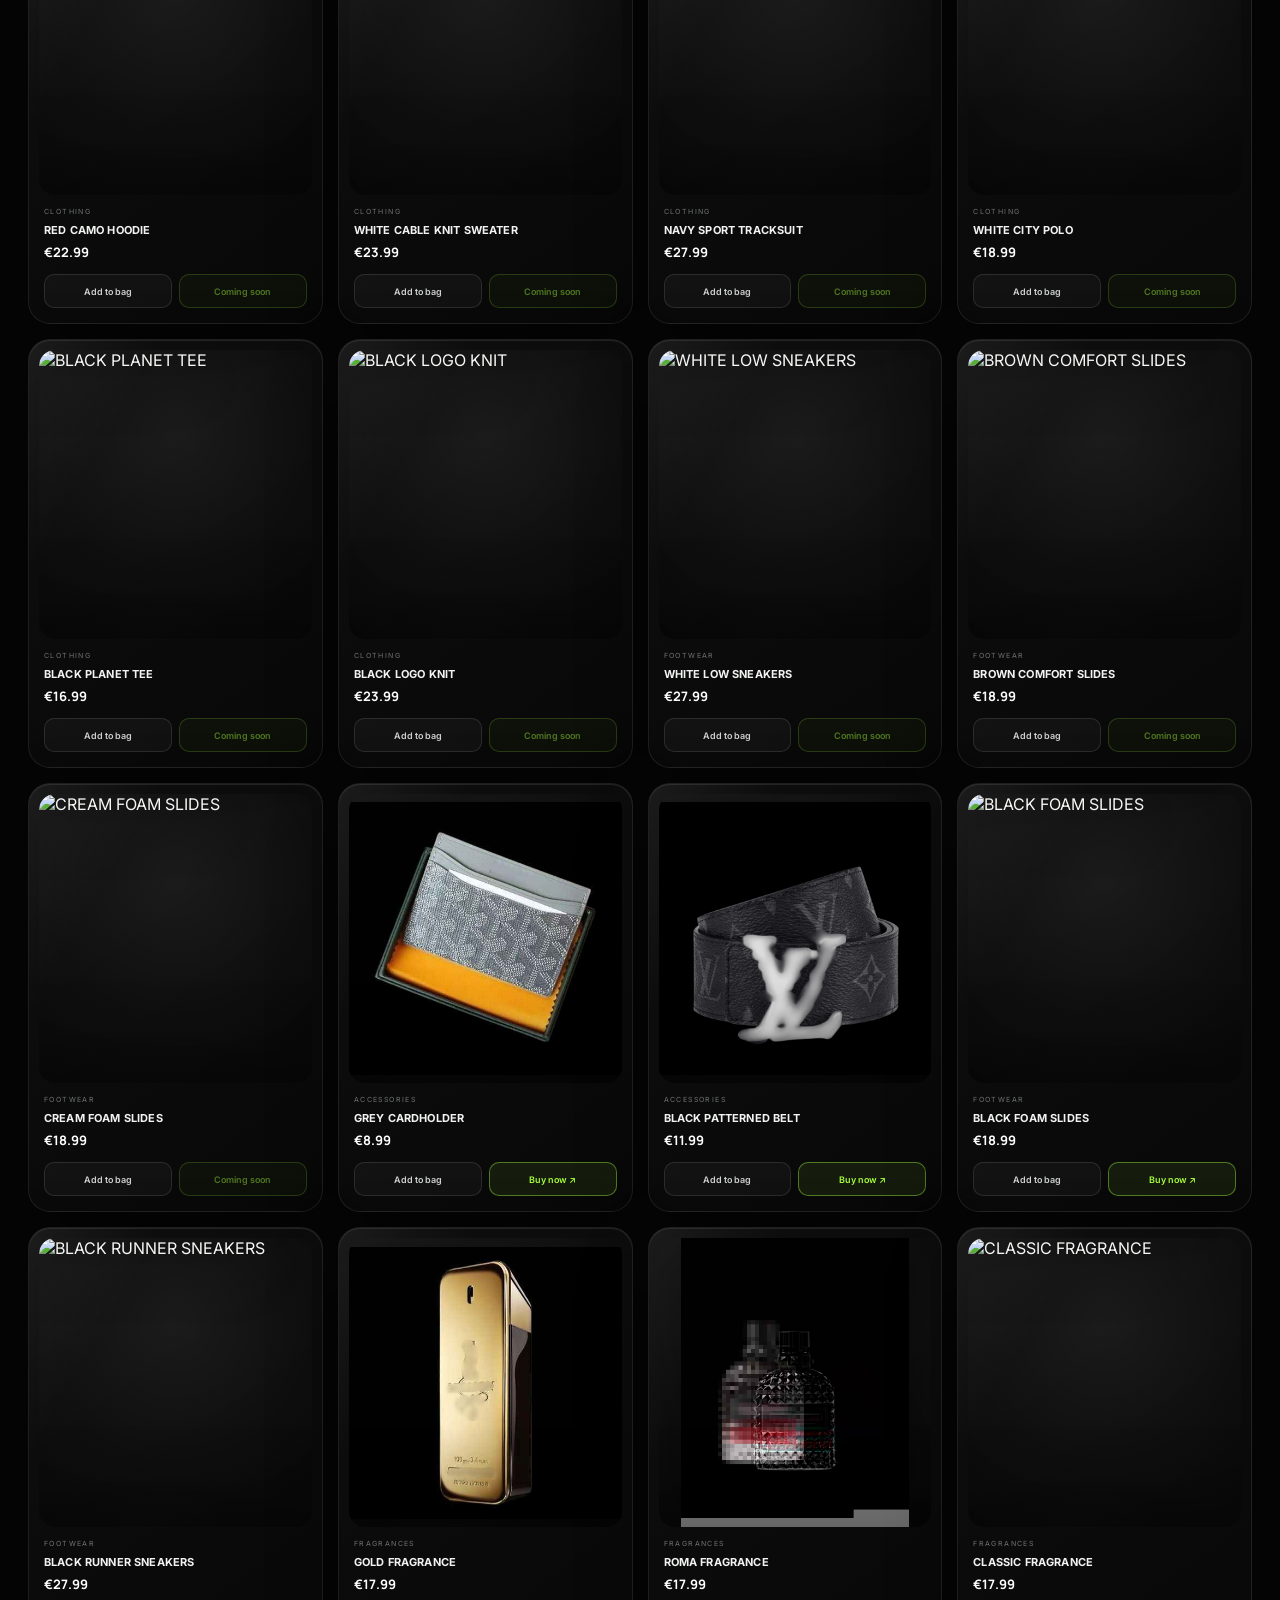
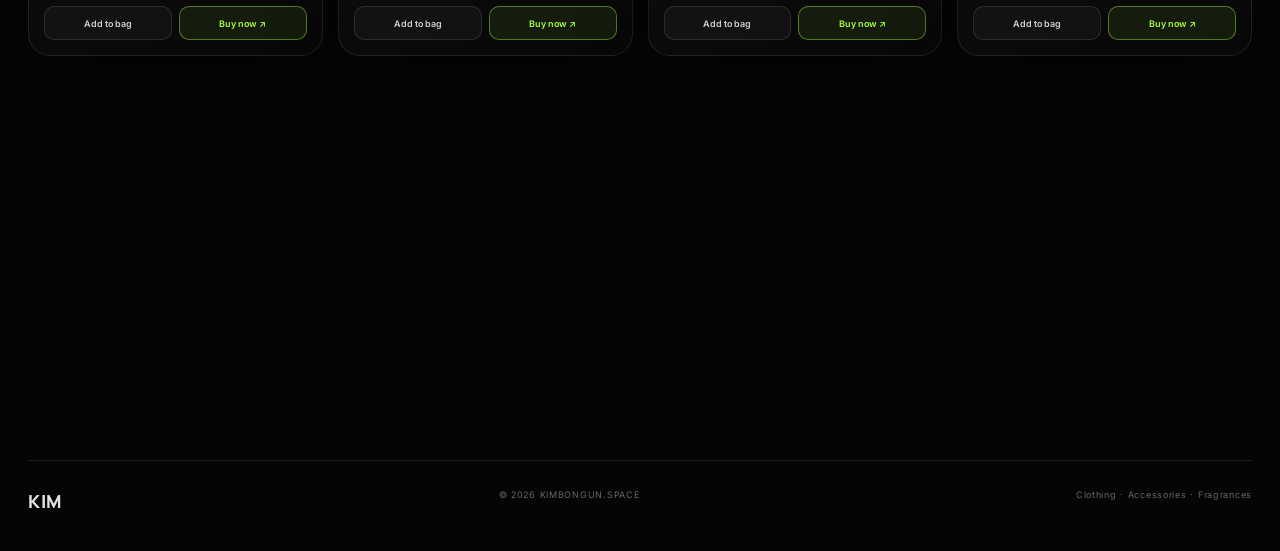
==== commit 2a393f6f: "Add files via upload" ====
--- a/index.html
+++ b/index.html
@@ -9,16 +9,16 @@
   <link rel="preconnect" href="https://fonts.googleapis.com">
   <link rel="preconnect" href="https://fonts.gstatic.com" crossorigin>
   <link href="https://fonts.googleapis.com/css2?family=Inter:wght@400;500;600;700;800&family=Manrope:wght@600;700;800&display=swap" rel="stylesheet">
-  <link rel="stylesheet" href="style.css?v=glass-2">
+  <link rel="stylesheet" href="style.css?v=20260913-v5">
 </head>
-<body>
+<body data-nav="home" class="page-enter">
   <div class="ambient ambient-a"></div><div class="ambient ambient-b"></div>
   <div class="announcement"><span class="dot"></span> KIMBONGUN.SPACE <span class="sep">/</span> NEW COLLECTION LIVE</div>
 
   <header class="site-header">
     <div class="nav-shell glass">
       <nav class="nav-left" aria-label="Primary navigation">
-        <a href="#home">Home</a><a class="active" href="#catalog">Catalog</a><a href="#contact">Contact</a>
+        <a data-nav="home" href="#home">Home</a><a data-nav="catalog" href="#catalog">Catalog</a><a data-nav="contact" href="#contact">Contact</a><span class="nav-indicator" aria-hidden="true"></span>
       </nav>
       <a class="logo" href="#home" aria-label="KIM home">
         <svg viewBox="0 0 52 60" fill="none" stroke="currentColor" stroke-linecap="round" aria-hidden="true"><path stroke-width="4" d="M28 57c5-18 5-34 1-48M29 11C19 2 9 3 3 7c10 0 18 4 24 11M30 11C34 3 43 1 50 2c-8 4-14 10-18 17M30 12c8-5 16-4 21 1-7-1-13 1-19 5M28 11C20 3 13 1 6 2c8 3 14 8 20 16"/></svg>
@@ -32,13 +32,13 @@
   </header>
 
   <main id="home">
-    <section class="hero section-shell">
+    <section class="hero section-shell reveal">
       <div class="hero-copy">
         <span class="micro-pill glass"><i></i> CURATED DROP / 01</span>
         <h1>Wear better.<br><span>Keep it simple.</span></h1>
         <p>Curated clothing, accessories and fragrances in one clean collection. No clutter — just the pieces worth seeing.</p>
         <div class="hero-actions"><a class="primary" href="#catalog">Shop the collection <span>↗</span></a><a class="secondary glass" href="#featured">Explore highlights</a></div>
-        <div class="trust-row"><span><b>18</b> selected products</span><span><b>€</b> EUR pricing</span><span><b>Stripe</b> secure checkout</span></div>
+        <div class="trust-row"><span><b id="heroProductCount">48</b> selected products</span><span><b>€</b> EUR pricing</span><span><b>Stripe</b> secure checkout</span></div>
       </div>
       <div class="hero-stage" id="featured">
         <div class="orb orb-one"></div><div class="orb orb-two"></div>
@@ -48,15 +48,15 @@
       </div>
     </section>
 
-    <section class="catalog section-shell" id="catalog">
+    <section class="catalog section-shell reveal" id="catalog">
       <div class="catalog-head">
         <div><p class="eyebrow">THE COLLECTION</p><h2>Shop the drop.</h2><p class="sub">Everything organized by category, with direct secure checkout.</p></div>
-        <div class="count-badge glass"><span id="productCount">18</span><small>PRODUCTS</small></div>
+        <div class="count-badge glass"><span id="productCount">48</span><small>PRODUCTS</small></div>
       </div>
 
       <div class="filter-panel glass">
         <div class="pills" id="categories">
-          <button class="pill active" data-category="ALL">All products</button><button class="pill" data-category="BUNDLES">Bundles</button><button class="pill" data-category="CLOTHING">Clothing</button><button class="pill" data-category="ACCESSORIES">Accessories</button><button class="pill" data-category="FRAGRANCES">Fragrances</button>
+          <button class="pill active" data-category="ALL">All products</button><button class="pill" data-category="BUNDLES">Bundles</button><button class="pill" data-category="CLOTHING">Clothing</button><button class="pill" data-category="ACCESSORIES">Accessories</button><button class="pill" data-category="FRAGRANCES">Fragrances</button><button class="pill" data-category="FOOTWEAR">Footwear</button>
         </div>
         <div class="tools">
           <label class="search-box"><svg viewBox="0 0 24 24"><circle cx="11" cy="11" r="6.5"></circle><path d="m16 16 4 4"></path></svg><input id="searchInput" type="search" placeholder="Search the collection…" autocomplete="off"></label>
@@ -68,7 +68,7 @@
       <div class="empty-state glass" id="emptyState" hidden>No products match your search.</div>
     </section>
 
-    <section class="contact section-shell" id="contact">
+    <section class="contact section-shell reveal" id="contact">
       <div class="contact-card glass"><div><p class="eyebrow">NEED A HAND?</p><h2>Questions before ordering?</h2><p>For sizing, delivery or order questions, contact KIM and include the email used at checkout.</p></div><a class="primary" href="mailto:contact@kimbongun.space">contact@kimbongun.space <span>↗</span></a></div>
     </section>
   </main>
@@ -81,6 +81,6 @@
     <div class="bag-items" id="bagItems"></div>
     <div class="drawer-note">Checkout opens securely on Stripe. Clothing checkout includes size selection.</div>
   </aside>
-  <script src="app.js?v=glass-2"></script>
+  <script src="products.js?v=20260913-v5"></script><script src="ui.js?v=20260913-v5"></script><script src="app.js?v=20260913-v5"></script>
 </body>
 </html>
--- a/style.css
+++ b/style.css
@@ -1 +1,39 @@
 :root{--bg:#050505;--panel:rgba(20,21,22,.64);--panel2:rgba(255,255,255,.055);--line:rgba(255,255,255,.105);--line2:rgba(255,255,255,.18);--ink:#f7f7f5;--muted:#969a98;--lime:#a8ff3e;--lime2:#79e828;--max:1280px;--r:24px}*{box-sizing:border-box}html{scroll-behavior:smooth}body{margin:0;color:var(--ink);background:radial-gradient(circle at 77% 12%,rgba(111,210,44,.09),transparent 24%),radial-gradient(circle at 12% 25%,rgba(255,255,255,.045),transparent 25%),var(--bg);font-family:Inter,Arial,sans-serif;min-height:100vh;overflow-x:hidden}body:before{content:"";position:fixed;inset:0;pointer-events:none;opacity:.19;background-image:linear-gradient(rgba(255,255,255,.018) 1px,transparent 1px),linear-gradient(90deg,rgba(255,255,255,.018) 1px,transparent 1px);background-size:44px 44px;mask-image:linear-gradient(to bottom,black,transparent 70%)}a{color:inherit;text-decoration:none}button,input,select{font:inherit}.ambient{position:fixed;border-radius:50%;filter:blur(95px);pointer-events:none;z-index:-1}.ambient-a{width:360px;height:360px;background:rgba(157,255,64,.07);right:-130px;top:240px}.ambient-b{width:330px;height:330px;background:rgba(90,110,255,.045);left:-180px;top:520px}.glass{background:linear-gradient(135deg,rgba(255,255,255,.085),rgba(255,255,255,.025));border:1px solid var(--line);box-shadow:inset 0 1px 0 rgba(255,255,255,.09),0 25px 70px rgba(0,0,0,.3);backdrop-filter:blur(22px) saturate(130%);-webkit-backdrop-filter:blur(22px) saturate(130%)}.announcement{height:30px;display:flex;align-items:center;justify-content:center;gap:9px;border-bottom:1px solid rgba(255,255,255,.06);font-size:9px;letter-spacing:.2em;color:#c3c6c4}.announcement .dot{width:6px;height:6px;border-radius:50%;background:var(--lime);box-shadow:0 0 15px var(--lime)}.announcement .sep{opacity:.3}.site-header{position:sticky;top:12px;z-index:30;padding:12px 20px}.nav-shell{max-width:var(--max);margin:auto;height:66px;border-radius:20px;display:grid;grid-template-columns:1fr auto 1fr;align-items:center;padding:0 18px}.nav-left{display:flex;gap:24px;font-size:12px}.nav-left a{color:#a4a8a5;transition:.2s}.nav-left a:hover,.nav-left a.active{color:#fff}.nav-left a.active{position:relative}.nav-left a.active:after{content:"";position:absolute;left:0;right:0;bottom:-12px;height:2px;background:var(--lime);border-radius:2px;box-shadow:0 0 12px rgba(168,255,62,.7)}.logo{display:flex;align-items:center;gap:7px;font:800 20px Manrope,sans-serif;letter-spacing:-.04em}.logo svg{width:27px;height:31px;color:var(--lime);filter:drop-shadow(0 0 9px rgba(168,255,62,.35))}.nav-actions{justify-self:end;display:flex;align-items:center;gap:9px}.circle-btn,.bag-btn,.close-btn{border:1px solid var(--line);color:#fff;background:rgba(255,255,255,.035)}.circle-btn{width:38px;height:38px;border-radius:50%;display:grid;place-items:center}.circle-btn svg,.bag-btn svg,.search-box svg{width:16px;height:16px;fill:none;stroke:currentColor;stroke-width:1.7}.bag-btn{height:38px;border-radius:999px;padding:0 7px 0 12px;display:flex;align-items:center;gap:8px;font-size:11px}.bag-btn b{width:24px;height:24px;border-radius:50%;display:grid;place-items:center;background:var(--lime);color:#0a1006;font-size:10px}.section-shell{max-width:var(--max);margin:auto;padding-left:28px;padding-right:28px}.hero{min-height:650px;display:grid;grid-template-columns:1fr .92fr;align-items:center;gap:40px;padding-top:72px;padding-bottom:80px}.hero-copy{position:relative;z-index:2}.micro-pill{display:inline-flex;align-items:center;gap:8px;border-radius:999px;padding:8px 12px;font-size:9px;letter-spacing:.16em;color:#bfc2c0}.micro-pill i{width:6px;height:6px;border-radius:50%;background:var(--lime)}.hero h1{font:800 clamp(58px,7.2vw,108px)/.91 Manrope,sans-serif;letter-spacing:-.07em;margin:28px 0 22px;max-width:8.5ch}.hero h1 span{color:#858b87}.hero-copy>p{max-width:560px;color:#a3a7a4;font-size:15px;line-height:1.75}.hero-actions{display:flex;gap:11px;margin-top:32px;flex-wrap:wrap}.primary,.secondary{height:48px;border-radius:14px;padding:0 19px;display:inline-flex;align-items:center;gap:22px;font-size:11px;font-weight:700;letter-spacing:.02em}.primary{background:var(--lime);color:#0a0e07;box-shadow:0 14px 40px rgba(116,238,39,.17)}.primary span{font-size:16px}.secondary{color:#e7e8e7}.trust-row{margin-top:42px;display:flex;gap:28px;color:#737876;font-size:10px}.trust-row b{color:#d7dad7;font-weight:700;margin-right:4px}.hero-stage{height:520px;position:relative;perspective:1000px}.orb{position:absolute;border-radius:50%;filter:blur(2px)}.orb-one{width:270px;height:270px;right:15%;top:26%;background:radial-gradient(circle at 30% 25%,rgba(212,255,181,.45),rgba(108,234,40,.08) 48%,rgba(0,0,0,0) 72%)}.orb-two{width:180px;height:180px;left:15%;top:10%;background:radial-gradient(circle,rgba(255,255,255,.08),transparent 65%)}.float-card{position:absolute;width:230px;border-radius:26px;padding:13px;overflow:hidden;transition:.35s ease;transform-style:preserve-3d}.float-card:before{content:"";position:absolute;inset:-1px;background:linear-gradient(130deg,rgba(255,255,255,.16),transparent 40%);pointer-events:none}.float-card span{display:block;font-size:8px;letter-spacing:.16em;color:#a8adaa;margin:2px 4px 9px}.float-card img{width:100%;aspect-ratio:1/1.04;object-fit:contain;border-radius:18px;background:linear-gradient(145deg,rgba(255,255,255,.035),rgba(0,0,0,.2))}.float-card strong{display:block;font-size:11px;margin:10px 5px 2px}.card-a{left:0;top:155px;transform:rotateY(8deg) rotateZ(-5deg)}.card-b{right:0;top:55px;transform:rotateY(-8deg) rotateZ(5deg);width:240px}.card-c{right:95px;bottom:4px;width:205px;transform:rotateY(-4deg) rotateZ(-2deg)}.float-card:hover{transform:translateY(-10px) rotate(0);border-color:rgba(168,255,62,.35);box-shadow:0 35px 80px rgba(0,0,0,.52)}.catalog{padding-top:70px;padding-bottom:70px}.catalog-head{display:flex;align-items:end;justify-content:space-between;gap:30px;margin-bottom:28px}.eyebrow{font-size:9px;letter-spacing:.2em;color:var(--lime);font-weight:700;margin:0 0 9px}.catalog-head h2,.contact-card h2,.drawer-head h2{font:800 clamp(36px,4.7vw,65px)/1 Manrope,sans-serif;letter-spacing:-.05em;margin:0}.catalog-head .sub{color:#818683;font-size:12px;margin:10px 0 0}.count-badge{width:96px;height:72px;border-radius:18px;display:flex;flex-direction:column;align-items:center;justify-content:center}.count-badge span{font:800 24px Manrope}.count-badge small{font-size:7px;letter-spacing:.18em;color:#8d918f;margin-top:2px}.filter-panel{border-radius:22px;padding:13px;margin-bottom:26px}.pills{display:flex;gap:8px;flex-wrap:wrap;padding:3px}.pill{border:1px solid var(--line);background:rgba(255,255,255,.025);color:#aaa;font-size:10px;padding:9px 14px;border-radius:999px;cursor:pointer;transition:.2s}.pill:hover{border-color:var(--line2);color:#fff}.pill.active{background:var(--lime);border-color:var(--lime);color:#0a0e07;font-weight:700;box-shadow:0 8px 22px rgba(133,255,56,.12)}.tools{display:grid;grid-template-columns:1fr 190px;gap:10px;margin-top:11px}.search-box{height:44px;border:1px solid var(--line);background:rgba(0,0,0,.24);border-radius:13px;display:flex;align-items:center;gap:10px;padding:0 14px;color:#707572}.search-box input{width:100%;border:0;outline:0;background:transparent;color:#fff;font-size:11px}.search-box input::placeholder{color:#676b69}select{height:44px;border:1px solid var(--line);background:#0d0e0e;color:#e8e9e8;border-radius:13px;padding:0 12px;font-size:10px;outline:none}.product-grid{display:grid;grid-template-columns:repeat(4,minmax(0,1fr));gap:15px}.product-card{position:relative;border:1px solid rgba(255,255,255,.085);border-radius:22px;padding:10px;background:linear-gradient(145deg,rgba(255,255,255,.045),rgba(255,255,255,.015));overflow:hidden;transition:transform .28s ease,border-color .28s ease,box-shadow .28s ease}.product-card:before{content:"";position:absolute;inset:0;background:linear-gradient(120deg,rgba(255,255,255,.055),transparent 25%);pointer-events:none}.product-card:hover{transform:translateY(-5px);border-color:rgba(168,255,62,.23);box-shadow:0 25px 55px rgba(0,0,0,.38)}.image-wrap{position:relative;aspect-ratio:1/1.06;border-radius:16px;overflow:hidden;background:radial-gradient(circle at 50% 30%,rgba(255,255,255,.06),rgba(255,255,255,.012) 58%,rgba(0,0,0,.22));display:grid;place-items:center}.image-wrap:after{content:"";position:absolute;inset:0;background:linear-gradient(to bottom,transparent 65%,rgba(0,0,0,.2));pointer-events:none}.image-wrap img{width:100%;height:100%;object-fit:contain;transition:transform .36s ease;filter:drop-shadow(0 22px 25px rgba(0,0,0,.35))}.product-card:hover .image-wrap img{transform:scale(1.035)}.product-info{padding:12px 5px 5px}.category{font-size:7px;letter-spacing:.2em;color:#6f7471;margin:0 0 7px}.product-title{font-size:11px;letter-spacing:.015em;margin:0;color:#f1f3f1}.price{display:block;font:700 13px Manrope;margin-top:6px;color:#fff}.card-actions{display:grid;grid-template-columns:1fr 1fr;gap:7px;margin-top:13px}.card-actions button,.mini-buy,.remove{height:34px;border-radius:10px;font-size:9px;font-weight:600;cursor:pointer}.add-bag{background:rgba(255,255,255,.035);border:1px solid var(--line);color:#cfd2d0}.buy-now,.mini-buy{border:1px solid rgba(168,255,62,.42);background:rgba(168,255,62,.08);color:var(--lime)}.card-actions button:hover,.mini-buy:hover{filter:brightness(1.18)}.empty-state{padding:50px;border-radius:20px;text-align:center;color:#858a87}.contact{padding-top:50px;padding-bottom:90px}.contact-card{border-radius:28px;padding:38px;display:flex;align-items:center;justify-content:space-between;gap:35px;background:linear-gradient(135deg,rgba(151,255,66,.07),rgba(255,255,255,.025))}.contact-card h2{font-size:clamp(32px,4vw,52px)}.contact-card p:not(.eyebrow){color:#858a87;max-width:620px;font-size:12px;line-height:1.7}.footer-line{height:1px;background:var(--line)}.footer-content{display:flex;justify-content:space-between;gap:25px;padding:28px 0 38px;color:#646966;font-size:9px;letter-spacing:.08em}.footer-logo{font:800 18px Manrope;color:#dfe2df}.scrim{position:fixed;inset:0;background:rgba(0,0,0,.58);backdrop-filter:blur(6px);z-index:50}.bag-drawer{position:fixed;z-index:60;right:14px;top:14px;bottom:14px;width:min(420px,calc(100vw - 28px));border-radius:27px;transform:translateX(calc(100% + 30px));transition:.3s ease;display:flex;flex-direction:column;background:rgba(12,13,13,.84)}.bag-drawer.open{transform:translateX(0)}.drawer-head{padding:24px;display:flex;justify-content:space-between;align-items:start;border-bottom:1px solid var(--line)}.drawer-head h2{font-size:28px}.close-btn{width:38px;height:38px;border-radius:50%;font-size:22px}.bag-items{padding:15px 22px;overflow:auto;flex:1}.bag-empty{color:#777;font-size:12px}.bag-item{display:grid;grid-template-columns:68px 1fr auto;gap:12px;align-items:center;padding:13px 0;border-bottom:1px solid var(--line)}.bag-item img{width:68px;height:74px;object-fit:contain;border-radius:12px;background:rgba(255,255,255,.035)}.bag-item h3{font-size:10px;margin:0 0 5px}.bag-item p{font-size:11px;margin:0;color:#999}.bag-item-actions{display:flex;flex-direction:column;gap:6px}.mini-buy,.remove{height:29px;padding:0 10px}.remove{border:1px solid var(--line);background:transparent;color:#737875}.drawer-note{padding:18px 22px;border-top:1px solid var(--line);font-size:9px;line-height:1.55;color:#737875}@media(max-width:1000px){.hero{grid-template-columns:1fr;min-height:auto;padding-top:60px}.hero-stage{height:440px;max-width:650px;width:100%;margin:auto}.product-grid{grid-template-columns:repeat(3,1fr)}.nav-left{gap:14px}.trust-row{flex-wrap:wrap}.contact-card{align-items:flex-start;flex-direction:column}}@media(max-width:760px){.announcement{font-size:7px}.site-header{top:5px;padding:7px 9px}.nav-shell{height:58px;padding:0 11px}.nav-left{display:none}.nav-shell{grid-template-columns:1fr 1fr}.logo{justify-self:start}.nav-actions{justify-self:end}.section-shell{padding-left:14px;padding-right:14px}.hero{padding-top:42px;padding-bottom:50px}.hero h1{font-size:58px}.hero-stage{height:370px}.float-card{width:170px;padding:9px;border-radius:20px}.card-b{width:178px}.card-c{width:155px;right:60px}.catalog{padding-top:40px}.catalog-head{align-items:flex-start}.count-badge{display:none}.filter-panel{padding:9px}.tools{grid-template-columns:1fr}.product-grid{grid-template-columns:repeat(2,1fr);gap:9px}.product-card{border-radius:16px;padding:7px}.image-wrap{border-radius:12px}.card-actions{grid-template-columns:1fr}.add-bag{display:none!important}.contact-card{padding:25px;border-radius:22px}.footer-content{flex-direction:column;gap:10px}.bag-item{grid-template-columns:58px 1fr}.bag-item-actions{grid-column:2/3;flex-direction:row}}@media(max-width:430px){.hero h1{font-size:50px}.hero-stage{height:330px}.card-a{top:125px}.card-b{top:20px}.card-c{bottom:0;right:34px}.product-title{font-size:10px}.price{font-size:12px}}
+
+/* v4 navigation + detail pages */
+.nav-left{position:relative;align-items:center}.nav-left a{position:relative;z-index:2;padding:22px 0}.nav-left a.active:after{display:none}.nav-indicator{position:absolute;left:0;bottom:9px;height:3px;width:0;border-radius:999px;background:linear-gradient(90deg,var(--lime2),var(--lime));box-shadow:0 0 13px rgba(168,255,62,.85);transition:transform .38s cubic-bezier(.2,.8,.2,1),width .38s cubic-bezier(.2,.8,.2,1)}
+.reveal{opacity:0;transform:translateY(18px);transition:opacity .7s ease,transform .7s cubic-bezier(.2,.8,.2,1)}.reveal.in{opacity:1;transform:none}.product-card{opacity:0;transform:translateY(16px) scale(.985);transition:opacity .46s ease,transform .46s cubic-bezier(.2,.8,.2,1),border-color .25s,box-shadow .25s}.product-card.in{opacity:1;transform:none}.product-card:hover{transform:translateY(-6px);border-color:rgba(168,255,62,.22);box-shadow:inset 0 1px 0 rgba(255,255,255,.1),0 28px 60px rgba(0,0,0,.36),0 0 0 1px rgba(168,255,62,.035)}
+.image-wrap{position:relative;display:block;overflow:hidden}.image-wrap img{transition:transform .48s cubic-bezier(.2,.8,.2,1),filter .3s}.product-card:hover .image-wrap img{transform:scale(1.035);filter:brightness(1.07)}.view-chip{position:absolute;right:12px;bottom:12px;padding:7px 9px;border:1px solid rgba(255,255,255,.15);border-radius:999px;background:rgba(10,10,10,.64);backdrop-filter:blur(12px);font-size:8px;letter-spacing:.08em;opacity:0;transform:translateY(6px);transition:.25s}.product-card:hover .view-chip{opacity:1;transform:none}.buy-now:disabled,.mini-buy:disabled,.product-buy:disabled{opacity:.45;cursor:not-allowed;filter:none}
+
+.product-page .site-header{margin-bottom:8px}.product-main{padding-top:34px;padding-bottom:90px}.product-breadcrumb{display:flex;gap:10px;align-items:center;color:#777f7a;font-size:10px;letter-spacing:.08em;margin:10px 0 26px}.product-breadcrumb a{color:#b9bfbb}.product-layout{display:grid;grid-template-columns:minmax(0,1.2fr) minmax(360px,.8fr);gap:24px;align-items:stretch}.product-visual-panel{position:relative;min-height:650px;border-radius:30px;display:grid;place-items:center;overflow:hidden;padding:46px;background:radial-gradient(circle at 50% 45%,rgba(168,255,62,.045),transparent 38%),linear-gradient(145deg,rgba(255,255,255,.055),rgba(255,255,255,.015))}.product-visual-panel:after{content:"";position:absolute;inset:16px;border:1px solid rgba(255,255,255,.055);border-radius:22px;pointer-events:none}.product-image-glow{position:absolute;width:55%;aspect-ratio:1;border-radius:50%;background:rgba(168,255,62,.065);filter:blur(70px)}.product-visual-panel img{position:relative;z-index:2;width:min(78%,680px);height:560px;object-fit:contain;filter:drop-shadow(0 30px 45px rgba(0,0,0,.52));transition:transform .55s cubic-bezier(.2,.8,.2,1)}.product-visual-panel:hover img{transform:scale(1.025) translateY(-5px)}.zoom-note{position:absolute;left:24px;bottom:22px;font-size:8px;letter-spacing:.18em;color:#69706b}.product-summary{border-radius:30px;padding:42px;align-self:stretch;display:flex;flex-direction:column;justify-content:center;background:linear-gradient(145deg,rgba(255,255,255,.075),rgba(255,255,255,.02))}.product-summary h1{font:800 clamp(40px,5vw,72px)/.96 Manrope,sans-serif;letter-spacing:-.055em;margin:13px 0 18px}.product-price-row{display:flex;align-items:baseline;gap:9px;padding-bottom:23px;border-bottom:1px solid var(--line)}.product-price-row strong{font:800 27px Manrope}.product-price-row span{font-size:9px;color:#737a75;letter-spacing:.15em}.product-description{font-size:13px;line-height:1.75;color:#a2a7a4;margin:25px 0}.product-option{margin-bottom:20px}.product-option label{display:block;font-size:9px;letter-spacing:.13em;color:#a5aba7;margin-bottom:8px}.product-option select{width:100%;height:48px;border:1px solid var(--line2);border-radius:13px;background:#0d0e0e;color:#fff;padding:0 14px}.product-option small{display:block;color:#6e746f;font-size:9px;margin-top:8px}.product-purchase{display:grid;grid-template-columns:1fr 1fr;gap:10px}.product-purchase button{height:50px;border-radius:14px}.product-meta-list{margin-top:28px;border-top:1px solid var(--line)}.product-meta-list div{display:flex;justify-content:space-between;padding:13px 0;border-bottom:1px solid var(--line);font-size:9px}.product-meta-list span{color:#737a75}.product-meta-list strong{font-weight:600}.related{padding-top:72px}.related-grid{display:grid;grid-template-columns:repeat(4,1fr);gap:14px}.related-card{border-radius:22px;padding:12px;transition:transform .3s ease,border-color .3s}.related-card:hover{transform:translateY(-5px);border-color:rgba(168,255,62,.2)}.related-card img{width:100%;height:230px;object-fit:contain;border-radius:16px;background:rgba(255,255,255,.025)}.related-card p{font-size:8px;letter-spacing:.14em;color:#6f7671;margin:13px 2px 6px}.related-card h3{font-size:11px;margin:0 2px 7px}.related-card strong{font-size:12px;margin:0 2px 8px;display:block}.product-back{font-size:17px}
+@media(max-width:900px){.product-layout{grid-template-columns:1fr}.product-visual-panel{min-height:500px}.product-visual-panel img{height:430px}.related-grid{grid-template-columns:repeat(2,1fr)}}
+@media(max-width:600px){.product-main{padding-top:20px}.product-visual-panel{min-height:390px;padding:24px}.product-visual-panel img{height:340px;width:92%}.product-summary{padding:26px}.product-purchase{grid-template-columns:1fr}.related-grid{grid-template-columns:1fr 1fr}.related-card img{height:165px}.view-chip{display:none}}
+
+/* v5 — smoother navigation + commerce detail layout */
+body.page-enter main{animation:pageIn .48s cubic-bezier(.2,.8,.2,1) both}
+body.page-leaving main{opacity:.15;transform:translateY(5px) scale(.997);transition:opacity .14s ease,transform .14s ease}
+@keyframes pageIn{from{opacity:0;transform:translateY(8px)}to{opacity:1;transform:none}}
+.nav-indicator{height:3px;bottom:8px;transition:transform .44s cubic-bezier(.16,1,.3,1),width .44s cubic-bezier(.16,1,.3,1);will-change:transform,width}
+.nav-left a{transition:color .25s ease,opacity .25s ease}.nav-left a.active{color:#fff}.nav-left a:not(.active):hover{color:#d7dad8}
+.primary,.secondary,.card-actions button,.circle-btn,.bag-btn{transition:transform .22s cubic-bezier(.2,.8,.2,1),filter .22s ease,border-color .22s ease,background .22s ease}
+.primary:hover,.secondary:hover,.circle-btn:hover,.bag-btn:hover{transform:translateY(-2px)}
+.primary:active,.secondary:active,.circle-btn:active,.bag-btn:active{transform:translateY(0) scale(.98)}
+
+/* Product detail page closer to the reference store: clean black split commerce view */
+.product-page{background:#050505}.product-page:before{opacity:.08}.product-page .ambient{opacity:.45}.product-main{padding-top:28px;padding-bottom:100px}
+.commerce-layout{display:grid;grid-template-columns:minmax(0,1.16fr) minmax(390px,.84fr);gap:52px;align-items:start;min-height:680px}
+.commerce-media{min-width:0;position:sticky;top:112px}.commerce-image-frame{position:relative;min-height:630px;display:grid;place-items:center;overflow:hidden;background:#030303;border:1px solid rgba(255,255,255,.045);border-radius:24px}
+.commerce-image-frame:before{content:"";position:absolute;width:58%;aspect-ratio:1;border-radius:50%;background:radial-gradient(circle,rgba(168,255,62,.045),transparent 68%);filter:blur(10px)}
+.commerce-image-frame img{position:relative;z-index:1;width:min(86%,760px);height:590px;object-fit:contain;filter:drop-shadow(0 28px 42px rgba(0,0,0,.58));transition:opacity .18s ease,transform .45s cubic-bezier(.2,.8,.2,1)}
+.commerce-image-frame:hover img{transform:scale(1.018)}.commerce-image-frame img.switching{opacity:.18;transform:scale(.985)}
+.thumb-row{display:flex;gap:10px;margin-top:12px}.thumb-btn{width:82px;height:82px;border-radius:15px;border:1px solid var(--line);background:rgba(255,255,255,.025);padding:5px;cursor:pointer;transition:.2s}.thumb-btn img{width:100%;height:100%;object-fit:contain}.thumb-btn:hover,.thumb-btn.active{border-color:rgba(168,255,62,.5);box-shadow:0 0 0 1px rgba(168,255,62,.11),0 10px 28px rgba(0,0,0,.35)}
+.commerce-summary{padding:22px 4px 0;min-width:0}.commerce-summary h1{font:800 clamp(42px,5vw,76px)/.95 Manrope,sans-serif;letter-spacing:-.06em;margin:13px 0 20px;max-width:10ch}.commerce-price{display:flex;align-items:baseline;gap:9px}.commerce-price strong{font:800 25px Manrope}.commerce-price span{font-size:9px;color:#727874;letter-spacing:.16em}.summary-rule{height:1px;background:var(--line);margin:26px 0}
+.commerce-summary .product-option{margin:0 0 18px}.commerce-summary .product-option label{font-size:10px;color:#d1d4d2;letter-spacing:.02em;margin-bottom:10px}.commerce-summary .product-option select{height:50px;background:#080909;border-radius:10px}
+.selection-card{display:grid;grid-template-columns:auto 1fr auto;align-items:center;gap:12px;padding:15px 17px;border:1px solid var(--line2);border-radius:18px;background:#f3f3f2;color:#111;margin:18px 0}.selection-dot{width:19px;height:19px;border-radius:50%;border:5px solid #0b0b0b;box-shadow:0 0 0 1px #777}.selection-card strong{display:block;font-size:13px}.selection-card small{display:block;color:#777;font-size:9px;margin-top:3px}.selection-card>b{font:800 14px Manrope}
+.commerce-actions{display:grid;grid-template-columns:.8fr 1.2fr;gap:10px;margin-top:12px}.commerce-actions button{height:52px;border-radius:12px;border:1px solid var(--line2);cursor:pointer;font-weight:700}.commerce-actions .secondary{justify-content:center;background:transparent}.commerce-actions .primary{justify-content:center;border:0}.commerce-actions button.added{border-color:rgba(168,255,62,.55);color:var(--lime)}.commerce-actions button:disabled{opacity:.45;cursor:not-allowed}
+.payment-note{display:flex;align-items:center;gap:8px;color:#7c827e;font-size:9px;margin:14px 2px 0}.secure-dot{width:6px;height:6px;border-radius:50%;background:var(--lime);box-shadow:0 0 10px rgba(168,255,62,.7)}
+.description-block{margin-top:34px;border-top:1px solid var(--line);padding-top:26px}.description-block h2{font:800 18px Manrope;margin:0 0 11px}.description-block>p{color:#a1a6a2;font-size:12px;line-height:1.72;margin:0 0 20px;max-width:58ch}.detail-list{border-top:1px solid var(--line)}.detail-list div{display:flex;justify-content:space-between;gap:20px;padding:12px 0;border-bottom:1px solid var(--line);font-size:9px}.detail-list span{color:#747a76}.detail-list strong{font-weight:600}
+.related{padding-top:86px}.related-head{display:flex;justify-content:space-between;align-items:end;gap:22px;margin-bottom:22px}.related-head h2{font:800 clamp(30px,4vw,48px)/1 Manrope;margin:0;letter-spacing:-.045em}.related-head>a{font-size:10px;color:#9da29f}.related-grid{grid-template-columns:repeat(4,1fr)}.related-card{background:rgba(255,255,255,.018)}.related-link{display:block}.related-card img{height:270px;background:#020202}
+
+@media(max-width:980px){.commerce-layout{grid-template-columns:1fr;gap:26px}.commerce-media{position:static}.commerce-image-frame{min-height:520px}.commerce-image-frame img{height:480px}.commerce-summary{padding-top:8px}.commerce-summary h1{max-width:none}.related-grid{grid-template-columns:repeat(2,1fr)}}
+@media(max-width:620px){.commerce-image-frame{min-height:390px;border-radius:18px}.commerce-image-frame img{height:355px;width:94%}.commerce-actions{grid-template-columns:1fr}.commerce-summary h1{font-size:46px}.selection-card{border-radius:14px}.related-head{align-items:flex-start;flex-direction:column}.related-card img{height:180px}.thumb-btn{width:64px;height:64px}}
